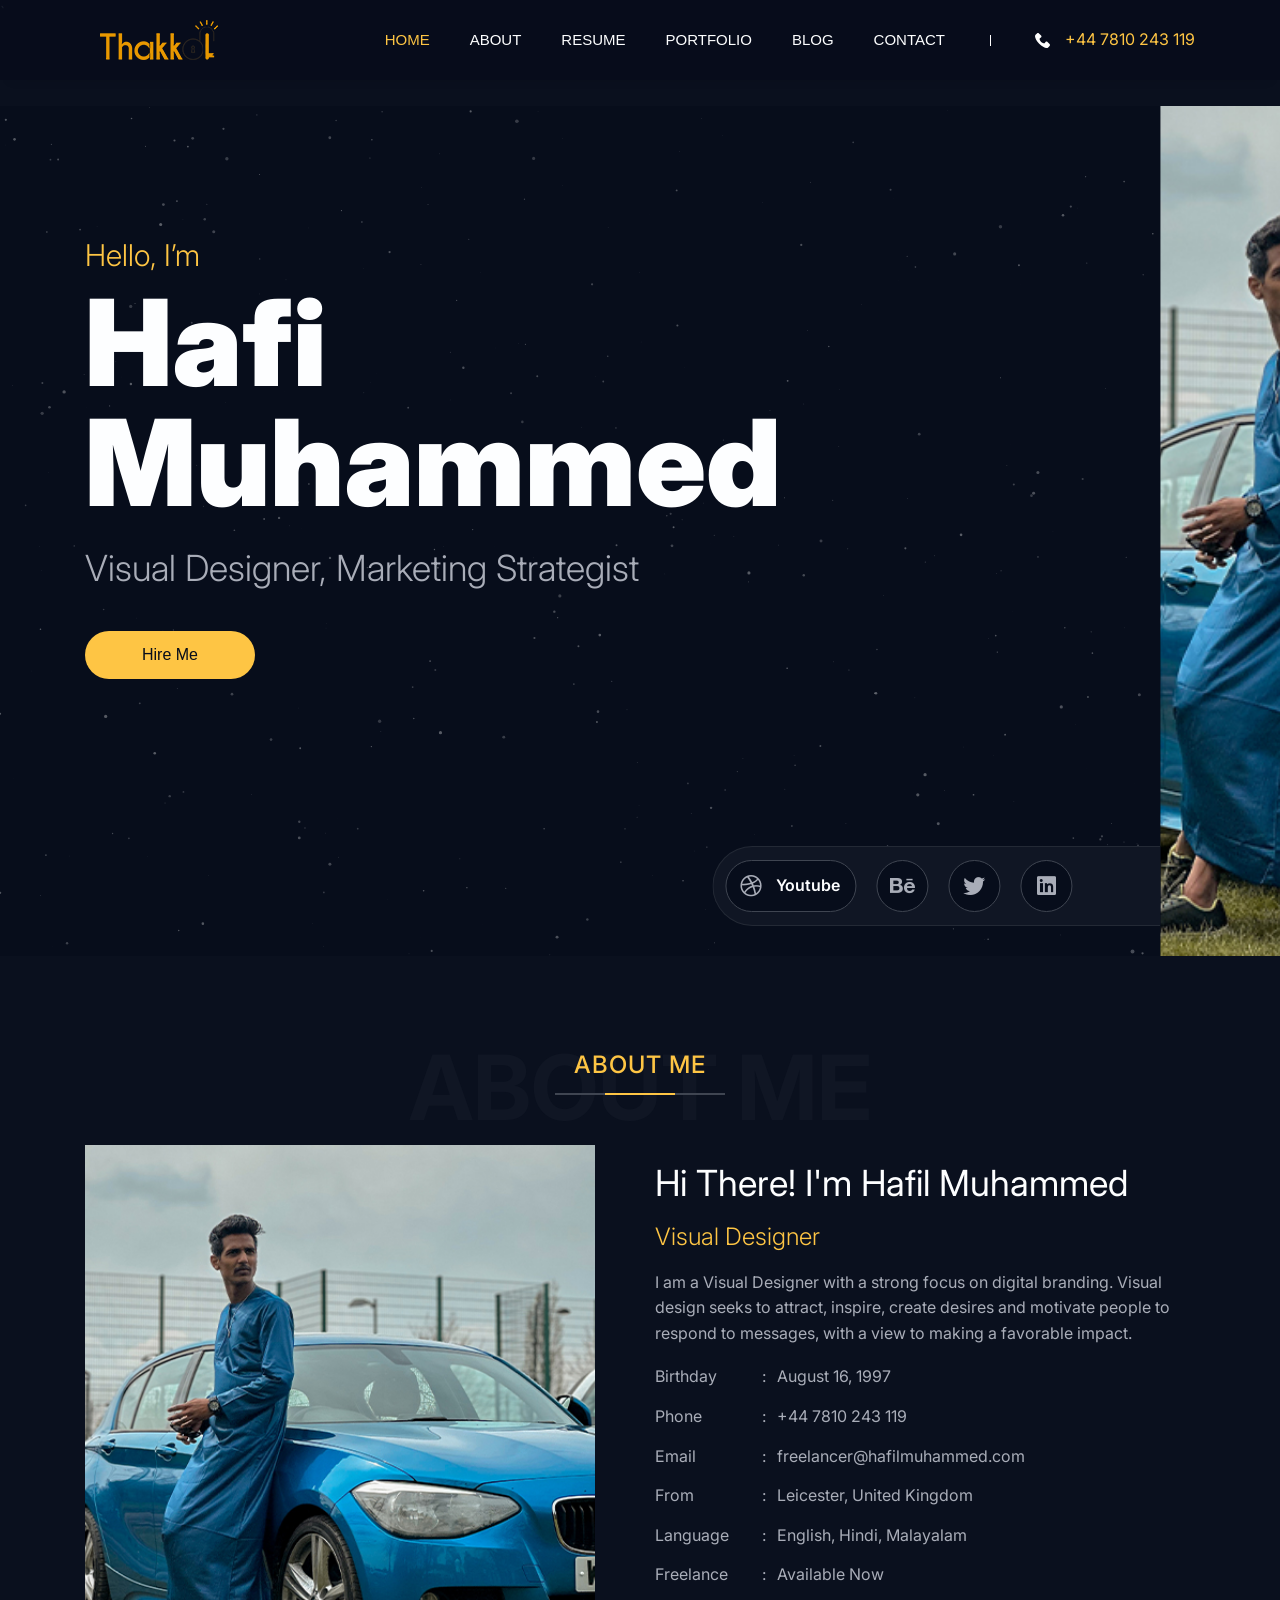
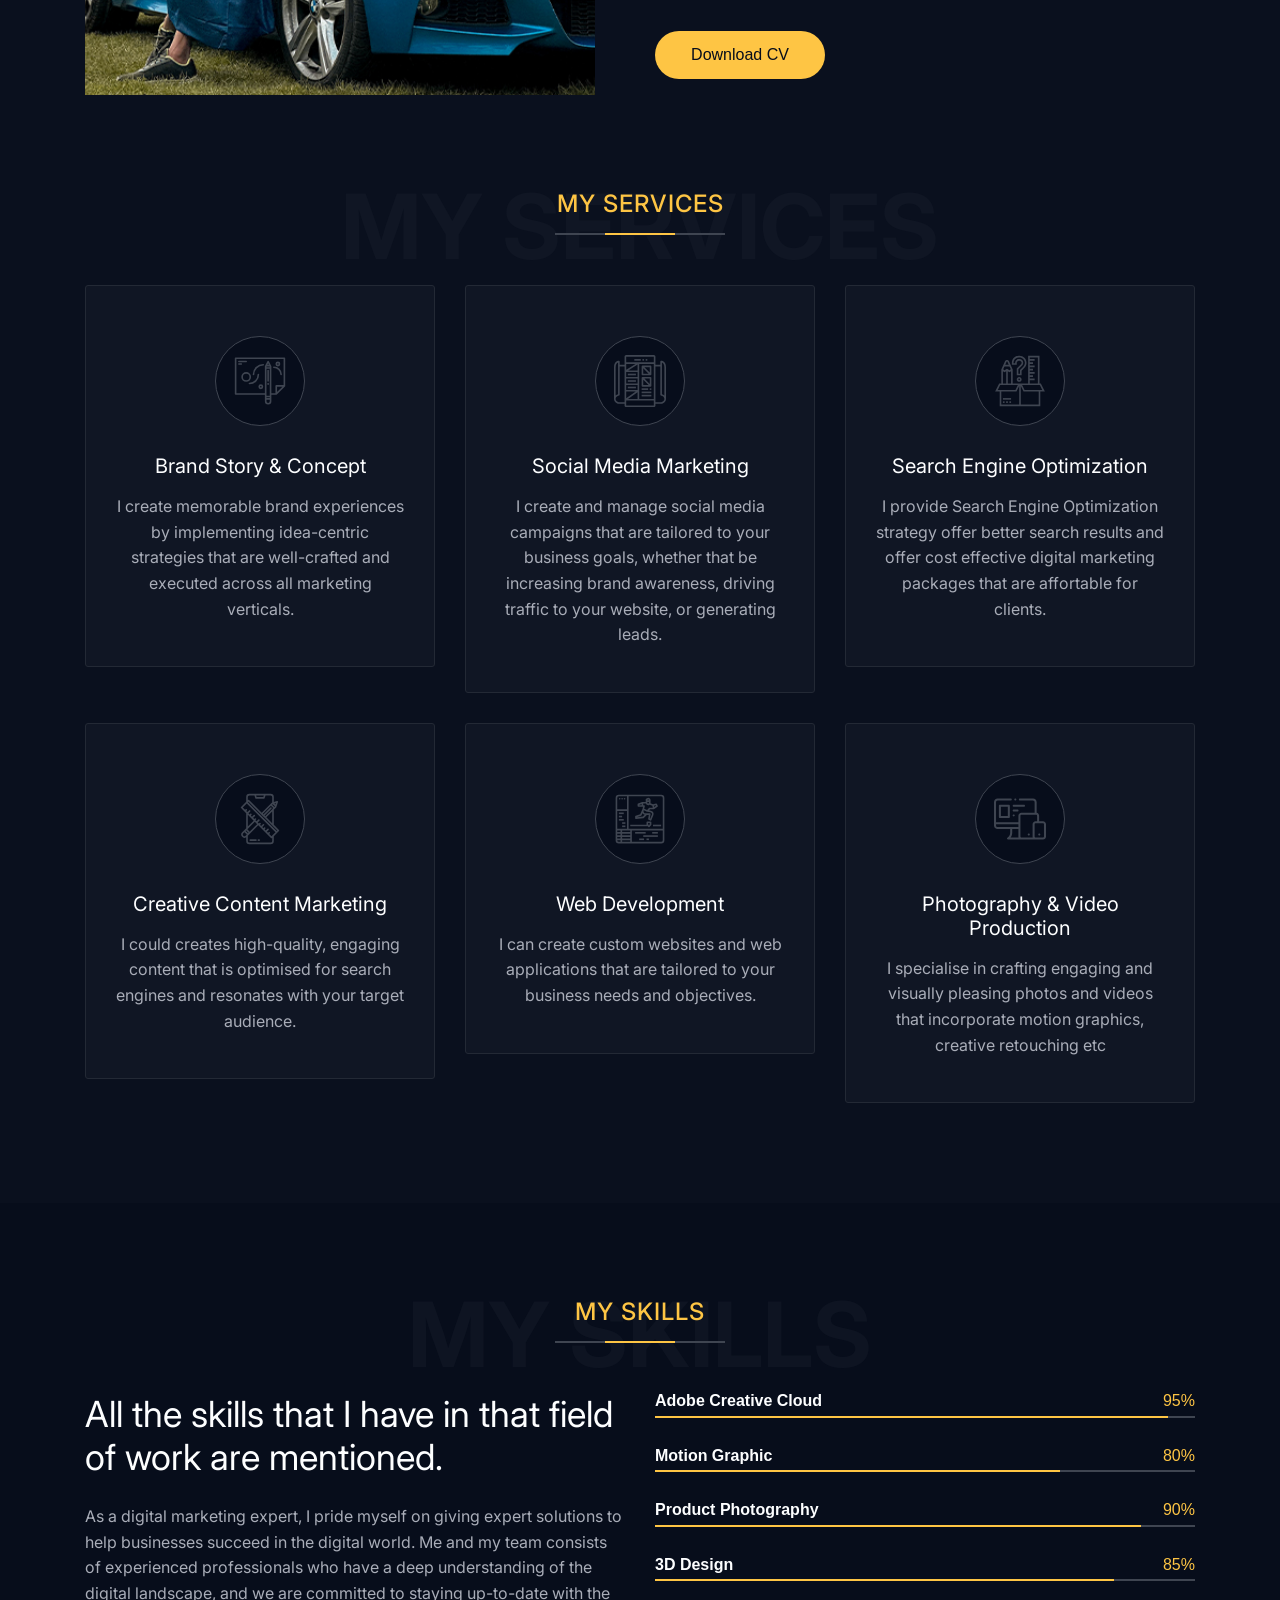
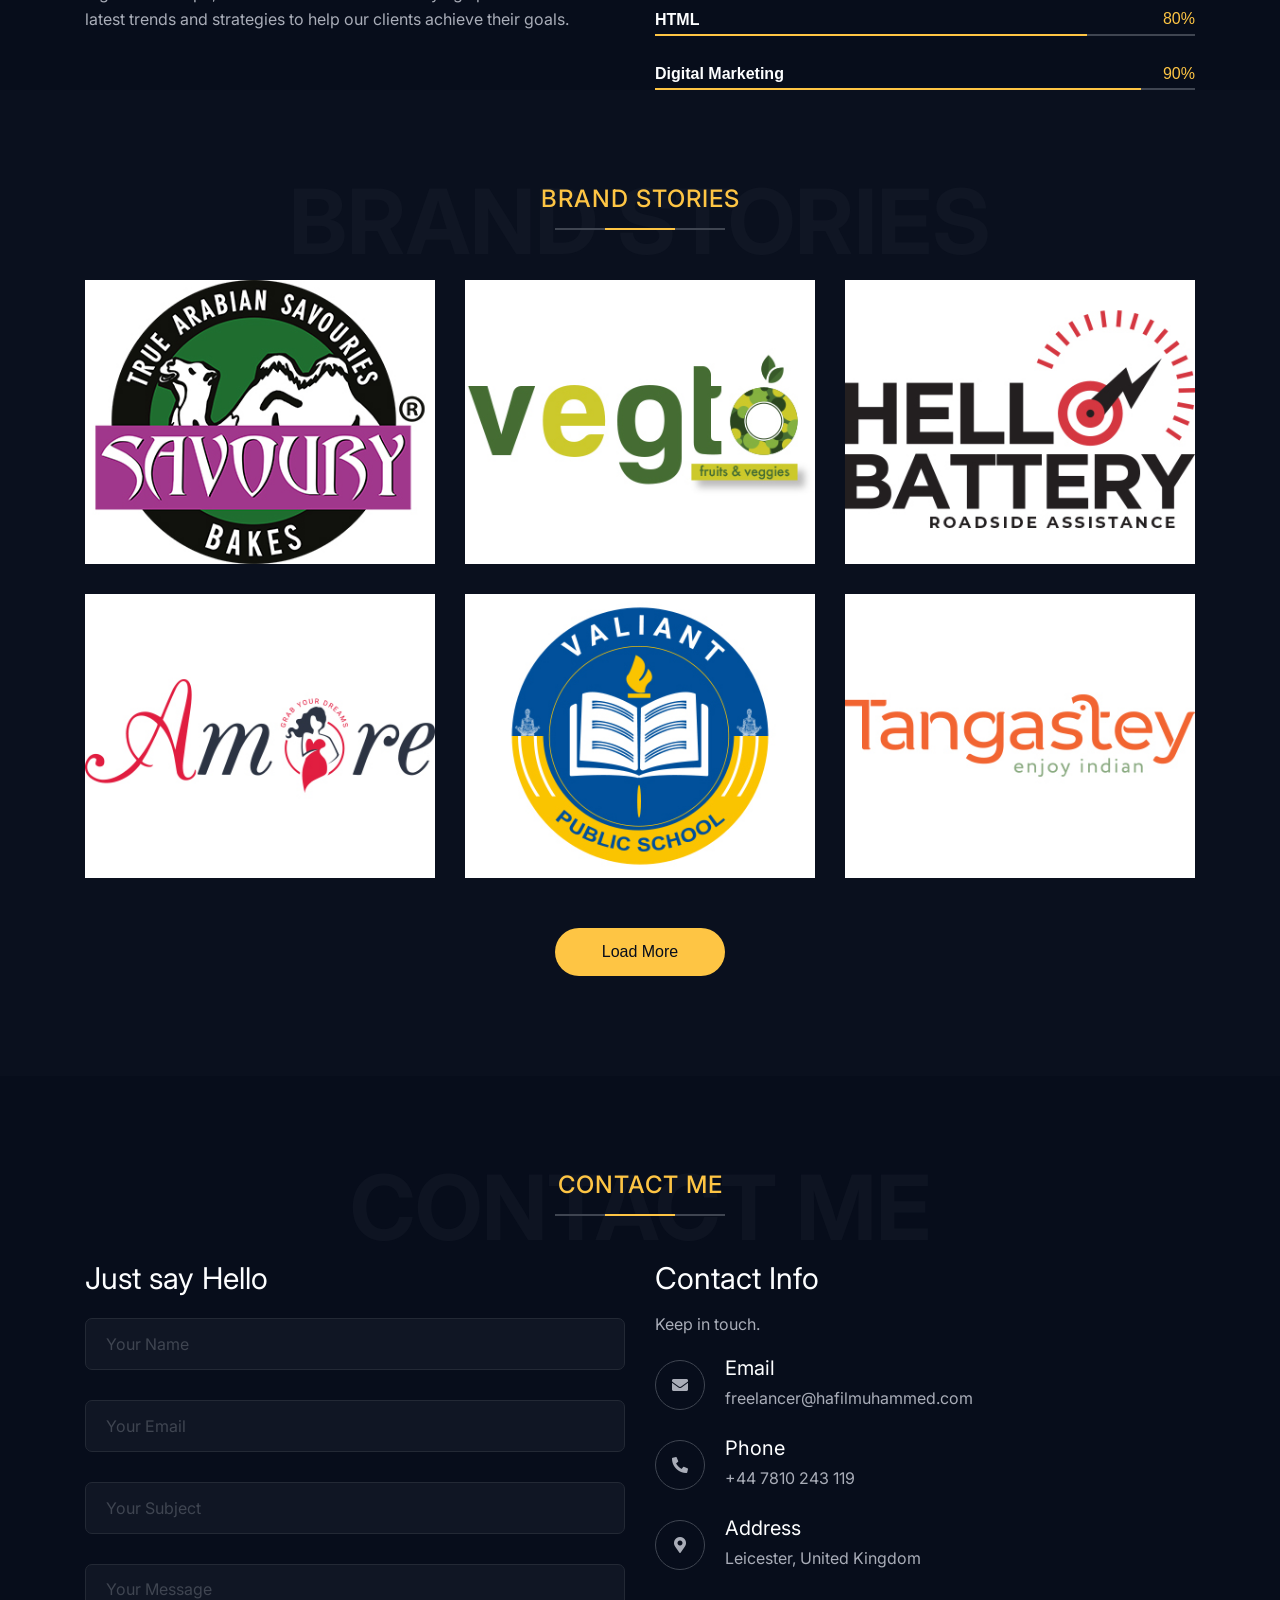
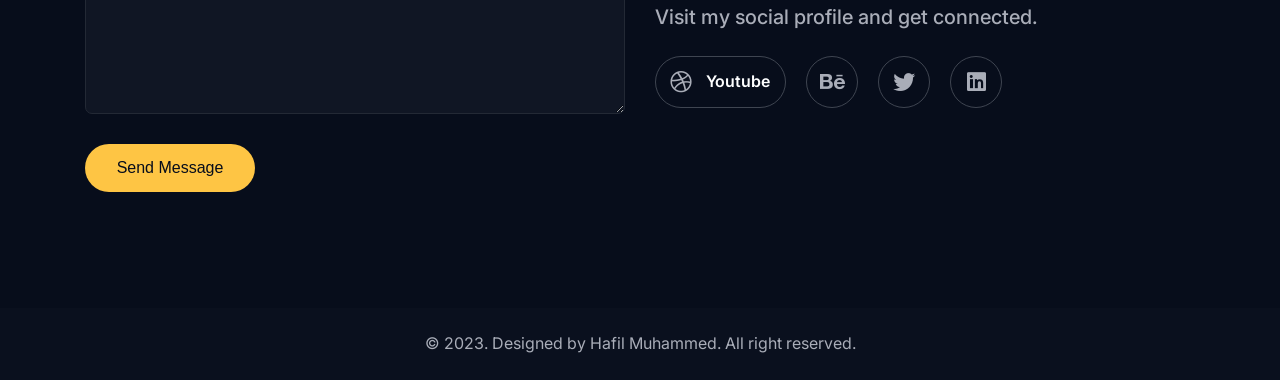
==== index.html @ 97cc1d39 "checking" ====
` <!DOCTYPE html>
<html class="no-js" lang="en">

<head>
  <!-- Meta Tags -->
  <meta charset="utf-8">
  <meta http-equiv="x-ua-compatible" content="ie=edge">
  <meta name="viewport" content="width=device-width, initial-scale=1">
  <meta name="author" content="Laralink">
  <!-- Page Title -->
  <title>Hafil Muhammed - Personal Portfolio</title>
  <!-- Favicon Icon -->
  <link rel="icon" href="assets/img/favicon.png" />
  <!-- Stylesheets -->
  <link rel="stylesheet" href="assets/css/bootstrap.min.css" />
  <link rel="stylesheet" href="assets/css/fontawesome.css" />
  <link rel="stylesheet" href="assets/css/slick.css" />
  <link rel="stylesheet" href="assets/css/lightgallery.min.css" />
  <link rel="stylesheet" href="assets/css/animate.css" />
  <link rel="stylesheet" href="assets/css/style.css" />
</head>

<body id="home">
  <!-- Start Header Section -->
  <header class="st-site-header st-style1 st-sticky-header">
    <div class="st-main-header">
      <div class="container">
        <div class="st-main-header-in">
          <div class="st-main-header-left">
            <a class="st-site-branding" href="index.html"><img src="assets/img/logothakkol.png" alt="Hafil"></a>
          </div>
          <div class="st-main-header-right">
            <div class="st-nav">
              <ul class="st-nav-list st-onepage-nav">
                <li><a href="#home" class="st-smooth-move">Home</a></li>
                <li><a href="#about" class="st-smooth-move">About</a></li>
                <li><a href="#resume" class="st-smooth-move">Resume</a></li>
                <li><a href="#portfolio" class="st-smooth-move">Portfolio</a></li>
                <li><a href="#blog" class="st-smooth-move">Blog</a></li>
                <li><a href="#contact" class="st-smooth-move">Contact</a></li>
              </ul>
              <div class="sp-phone">
                <svg viewBox="0 0 513.64 513.64">
                  <g>
                    <g>
                      <path d="M499.66,376.96l-71.68-71.68c-25.6-25.6-69.12-15.359-79.36,17.92c-7.68,23.041-33.28,35.841-56.32,30.72c-51.2-12.8-120.32-79.36-133.12-133.12c-7.68-23.041,7.68-48.641,30.72-56.32c33.28-10.24,43.52-53.76,17.92-79.36l-71.68-71.68c-20.48-17.92-51.2-17.92-69.12,0l-48.64,48.64c-48.64,51.2,5.12,186.88,125.44,307.2c120.32,120.32,256,176.641,307.2,125.44l48.64-48.64C517.581,425.6,517.581,394.88,499.66,376.96z" />
                    </g>
                  </g>
                </svg>
                <div class="sp-phone-no">+44 7810 243 119</div>
              </div>
            </div>
          </div>
        </div>
      </div>
    </div>
  </header>
  <!-- End Header Section -->

  <!-- Start Hero Section -->
  <div class="st-height-b80 st-height-lg-b80"></div>
  <section class="st-hero-wrap st-parallax">
    <div class="st-hero st-style1 st-ripple-version">
      <div class="container">
        <div class="st-hero-text">
          <h3>Hello, I’m</h3>
          <h1>Hafi <br>Muhammed
          </h1>
          <h2>Visual Designer, Marketing Strategist</h2>
          <div class="st-hero-btn">
            <a href="#contact" class="st-btn st-style1 st-color1 st-smooth-move">Hire me</a>
          </div>
        </div>
      </div>
    </div>
    <!-- Hero Image - Social Link Group -->
    <div class="st-hero-img st-to-right">
      <img class="wow fadeInRight" src="assets/img/section/hafil.jpg" alt="">
      <div class="st-social-group wow fadeInLeft">
        <div class="st-social-link">
          <a href="#" class="st-social-btn active">
            <span class="st-social-icon"><i class="fab fa-dribbble"></i></span>
            <span class="st-icon-name">Youtube</span>
          </a>
          <a href="#" class="st-social-btn">
            <span class="st-social-icon"><i class="fab fa-behance"></i></span>
            <span class="st-icon-name">Behance</span>
          </a>
          <a href="#" class="st-social-btn">
            <span class="st-social-icon"><i class="fab fa-twitter"></i></span>
            <span class="st-icon-name">Twitter</span>
          </a>
          <a href="#" class="st-social-btn">
            <span class="st-social-icon"><i class="fab fa-linkedin"></i></span>
            <span class="st-icon-name">LinkedIn</span>
          </a>
        </div>
      </div>
    </div>
    <div id="particles-js"></div>
  </section>
  <!-- End Hero Seciton -->

  <!-- Start About Seciton -->
  <section id="about" class="st-about-wrap">
    <div class="st-height-b100 st-height-lg-b80"></div>
    <div class="container">
      <div class="st-section-heading st-style1">
        <h4 class="st-section-heading-title">ABOUT ME</h4>
        <h2 class="st-section-heading-subtitle">ABOUT ME</h2>
      </div>
      <div class="st-height-b25 st-height-lg-b25"></div>
    </div>
    <div class="container">
      <div class="row">
        <div class="col-lg-6 wow fadeInLeft">
          <div class="st-about-img-wrap">
            <div class="st-about-img st-dynamic-bg st-bg" data-src="assets/img/section/hafil.jpg"></div>
          </div>
          <div class="st-height-b0 st-height-lg-b30"></div>
        </div>
        <div class="col-lg-6">
          <div class="st-vertical-middle">
            <div class="st-vertical-middle-in">
              <div class="st-text-block st-style1">
                <h2 class="st-text-block-title">Hi There! I'm Hafil Muhammed</h2>
                <h4 class="st-text-block-subtitle">Visual Designer</h4>
                <div class="st-text-block-text">
                  <p>I am a Visual Designer with a strong focus on digital branding. Visual design seeks to attract,
                    inspire, create desires and motivate people to respond to messages, with a view to making a
                    favorable impact.</p>
                </div>
                <ul class="st-text-block-details st-mp0">
                  <li><span>Birthday</span> : <span>August 16, 1997</span></li>
                  <li><span>Phone</span> : <span>+44 7810 243 119</span></li>
                  <li><span>Email</span> : <span>freelancer@hafilmuhammed.com</span></li>
                  <li><span>From</span> : <span>Leicester, United Kingdom</span></li>
                  <li><span>Language</span> : <span>English, Hindi, Malayalam</span></li>
                  <li><span>Freelance</span> : <span>Available Now</span></li>
                </ul>
                <div class="st-text-block-btn">
                  <a href="#" class="st-btn st-style1 st-color1">Download CV</a>
                </div>
              </div>
            </div>
          </div>
        </div>
      </div>
    </div>
  </section>
  <!-- End About Seciton -->

  <!-- Start Service Seciton -->
  <section>
    <div class="st-height-b100 st-height-lg-b80"></div>
    <div class="container">
      <div class="st-section-heading st-style1">
        <h4 class="st-section-heading-title">MY SERVICES</h4>
        <h2 class="st-section-heading-subtitle">MY SERVICES</h2>
      </div>
      <div class="st-height-b25 st-height-lg-b25"></div>
    </div>

    <!-- Iconbox Container -->

    <div class="container">
      <div class="row">
        <div class="col-lg-4 col-md-6">
          <div class="st-iconbox st-style1">
            <div class="st-iconbox-icon">
              <svg viewBox="0 0 512 512">
                <g>
                  <path d="m336 144a8 8 0 0 0 -8 8v104a8 8 0 0 0 16 0v-104a8 8 0 0 0 -8-8z" />
                  <path d="m336 272a8 8 0 0 0 -8 8v8a8 8 0 0 0 16 0v-8a8 8 0 0 0 -8-8z" />
                  <path
                    d="m496 24h-480a8 8 0 0 0 -8 8v352a8 8 0 0 0 8 8h288v64a32 32 0 0 0 64 0v-64h48a8.008 8.008 0 0 0 5.66-2.34l80-80a8.008 8.008 0 0 0 2.34-5.66v-272a8 8 0 0 0 -8-8zm-144 432a16 16 0 0 1 -32 0v-16h32zm0-32h-32v-8h32zm0-24h-32v-264h32zm0-280h-32v-6.11l.94-1.89h30.12l.94 1.89zm-23.06-24 7.06-14.11 7.06 14.11zm95.06 268.69v-52.69h52.69zm64-68.69h-72a8 8 0 0 0 -8 8v72h-40v-264a8.081 8.081 0 0 0 -.84-3.58l-24-48a8.009 8.009 0 0 0 -14.32 0l-24 48a8.081 8.081 0 0 0 -.84 3.58v264h-280v-336h464z" />
                  <path d="m48 72h72a8 8 0 0 0 0-16h-72a8 8 0 0 0 0 16z" />
                  <path d="m80 88a8 8 0 0 0 -8-8h-24a8 8 0 0 0 0 16h24a8 8 0 0 0 8-8z" />
                  <path
                    d="m288 88a104.118 104.118 0 0 0 -104 104 8 8 0 0 0 16 0 88.1 88.1 0 0 1 88-88 8 8 0 0 0 0-16z" />
                  <path
                    d="m240 184a8 8 0 0 0 -8 8 80.091 80.091 0 0 1 -80 80 8 8 0 0 0 0 16 96.108 96.108 0 0 0 96-96 8 8 0 0 0 -8-8z" />
                  <path
                    d="m456 192a8 8 0 0 0 16 0 80.091 80.091 0 0 0 -80-80 8 8 0 0 0 0 16 64.072 64.072 0 0 1 64 64z" />
                  <path
                    d="m168 216a48 48 0 1 0 -48 48 48.053 48.053 0 0 0 48-48zm-48 32a32 32 0 1 1 32-32 32.036 32.036 0 0 1 -32 32z" />
                  <path
                    d="m264 288a24 24 0 1 0 24 24 24.028 24.028 0 0 0 -24-24zm0 32a8 8 0 1 1 8-8 8.009 8.009 0 0 1 -8 8z" />
                  <path
                    d="m432 112a24 24 0 1 0 -24-24 24.028 24.028 0 0 0 24 24zm0-32a8 8 0 1 1 -8 8 8.009 8.009 0 0 1 8-8z" />
                </g>
              </svg>
            </div>
            <h2 class="st-iconbox-title">Brand Story & Concept</h2>
            <div class="st-iconbox-text">I create memorable brand experiences by implementing idea-centric strategies that are well-crafted and executed across all marketing verticals.</div>
          </div>
          <div class="st-height-b30 st-height-lg-b30"></div>
        </div><!-- .col -->
        <div class="col-lg-4 col-md-6">
          <div class="st-iconbox st-style1">
            <div class="st-iconbox-icon">
              <svg viewBox="0 0 512 512">
                <g>
                  <g>
                    <path d="M360,104h-80c-4.418,0-8,3.582-8,8v80c0,4.418,3.582,8,8,8h80c4.418,0,8-3.582,8-8v-80C368,107.582,364.418,104,360,104z
                  M288,184v-52.693L340.693,184H288z M352,172.68L299.32,120H352V172.68z" />
                  </g>
                </g>
                <g>
                  <g>
                    <path d="M360,216h-80c-4.418,0-8,3.582-8,8v80c0,4.418,3.582,8,8,8h80c4.418,0,8-3.582,8-8v-80C368,219.582,364.418,216,360,216z
                  M288,296v-52.685L340.685,296H288z M352,284.688L299.312,232H352V284.688z" />
                  </g>
                </g>
                <g>
                  <g>
                    <rect x="272" y="328" width="64" height="16" />
                  </g>
                </g>
                <g>
                  <g>
                    <rect x="352" y="328" width="16" height="16" />
                  </g>
                </g>
                <g>
                  <g>
                    <rect x="272" y="360" width="96" height="16" />
                  </g>
                </g>
                <g>
                  <g>
                    <rect x="272" y="392" width="96" height="16" />
                  </g>
                </g>
                <g>
                  <g>
                    <rect x="136" y="184" width="80" height="16" />
                  </g>
                </g>
                <g>
                  <g>
                    <rect x="136" y="248" width="80" height="16" />
                  </g>
                </g>
                <g>
                  <g>
                    <rect x="136" y="312" width="80" height="16" />
                  </g>
                </g>
                <g>
                  <g>
                    <path d="M464,56c-4.418,0-8,3.582-8,8v32h-48V16c0-8.837-7.163-16-16-16H120c-8.837,0-16,7.163-16,16v80H56V64
                 c0-4.418-3.582-8-8-8c-0.48,0-48,0.728-48,64v312c0,30.504,30.4,44.632,46.4,47.84c0.526,0.111,1.062,0.165,1.6,0.16h56v16
                 c0,8.837,7.163,16,16,16h272c8.837,0,16-7.163,16-16v-16h56c0.538,0.005,1.074-0.049,1.6-0.16c16-3.208,46.4-17.336,46.4-47.84
                 V120C512,56.728,464.48,56,464,56z M16,120c0-32.64,14.4-43.088,24-46.4v312.232c-8.773,2.722-16.927,7.139-24,13V120z M104,464
                 H48.88C44.104,462.856,16,455.128,16,432c0-24.96,32.248-31.88,33.6-32.16c3.725-0.76,6.401-4.038,6.4-7.84V112h48V464z M120,88
                 h92.12L120,145.543V88z M232,94.447V152h-92.136L232,94.447z M120,168h112v48H120V168z M120,232h112v48H120V232z M120,296h112v48
                 H120V296z M120,360h94.186L120,424.724V360z M232,367.172V432h-94.337L232,367.172z M392,496H120v-48h272V496z M392,432H248V88
                 h144V432z M392,72H120V16h272V72z M463.136,464H408V112h48v280c-0.001,3.802,2.675,7.08,6.4,7.84
                 c0.368,0.072,33.6,7.008,33.6,32.16C496,455.256,468.072,462.84,463.136,464z M496,398.832c-7.073-5.861-15.227-10.278-24-13V73.6
                 c9.496,3.32,24,13.776,24,46.4V398.832z" />
                  </g>
                </g>
                <g>
                  <g>
                    <rect x="200" y="40" width="64" height="16" />
                  </g>
                </g>
                <g>
                  <g>
                    <rect x="280" y="40" width="16" height="16" />
                  </g>
                </g>
                <g>
                  <g>
                    <rect x="312" y="40" width="16" height="16" />
                  </g>
                </g>
              </svg>
            </div>
            <h2 class="st-iconbox-title">Social Media Marketing</h2>
            <div class="st-iconbox-text">I create and manage social media campaigns that are tailored to your business goals, whether that be increasing brand awareness, driving traffic to your website, or generating leads.</div>
          </div>
          <div class="st-height-b30 st-height-lg-b30"></div>
        </div><!-- .col -->
        <div class="col-lg-4 col-md-6">
          <div class="st-iconbox st-style1">
            <div class="st-iconbox-icon">
              <svg viewBox="0 0 64 64">
                <path
                  d="m62.618 45-5-10h-1.618v-34h-14v34h-19v-17.217l-4.676-10.286c-.413-.909-1.325-1.497-2.324-1.497s-1.911.588-2.324 1.496l-4.676 10.287v17.217h-2.618l-5 10h5.618v18h50v-18zm-18.618-14h6v-2h-6v-2h4v-2h-4v-2h6v-2h-6v-2h4v-2h-4v-2h6v-2h-6v-2h4v-2h-4v-2h6v-2h-6v-2h10v32h-10zm12.382 6 3 6h-21.764l-3-6zm-39.387-2v-15.132l2.002 1.333 2.003-1.334v15.133zm3.743-17.361-1.741 1.159-3.002-2.001-2.998 2-1.735-1.158 1.654-3.639h6.167zm-5.242-9.316c.18-.393.828-.394 1.008.001l1.67 3.676h-4.349zm-4.496 11.547 1.997 1.333 1.998-1.333v15.13h-3.995zm-3.382 17.13h21.764l-3 6h-21.764zm1.382 8h18.618l3.382-6.764v22.764h-22zm46 16h-22v-22.764l3.382 6.764h18.618z" />
                <path d="m19 57h2v2h-2z" />
                <path d="m11 57h2v2h-2z" />
                <path d="m15 57h2v2h-2z" />
                <path d="m11 53h10v2h-10z" />
                <path
                  d="m28 9.657c0-1.465 1.192-2.657 2.657-2.657h.686c1.465 0 2.657 1.192 2.657 2.657 0 .709-.276 1.376-.778 1.879l-5.222 5.222v8.242h6v-5.758l3.464-3.464c1.636-1.635 2.536-3.809 2.536-6.121 0-4.773-3.884-8.657-8.657-8.657h-.686c-4.773 0-8.657 3.884-8.657 8.657v2.343h6zm-2 0v.343h-2v-.343c0-3.671 2.986-6.657 6.657-6.657h.686c3.671 0 6.657 2.986 6.657 6.657 0 1.777-.692 3.449-1.95 4.707l-4.05 4.05v4.586h-2v-5.414l4.637-4.636c.879-.881 1.363-2.051 1.363-3.293 0-2.568-2.089-4.657-4.657-4.657h-.686c-2.568 0-4.657 2.089-4.657 4.657z" />
                <path
                  d="m28 30c0 1.654 1.346 3 3 3s3-1.346 3-3-1.346-3-3-3-3 1.346-3 3zm4 0c0 .552-.448 1-1 1s-1-.448-1-1 .448-1 1-1 1 .448 1 1z" />
              </svg>
            </div>
            <h2 class="st-iconbox-title">Search Engine Optimization</h2>
            <div class="st-iconbox-text">I provide Search Engine Optimization strategy offer better search results and offer cost effective digital marketing packages that are affortable for clients.</div>
          </div>
          <div class="st-height-b30 st-height-lg-b30"></div>
        </div><!-- .col -->
        <div class="col-lg-4 col-md-6">
          <div class="st-iconbox st-style1">
            <div class="st-iconbox-icon">
              <svg viewBox="0 0 512 512">
                <g>
                  <path d="M216,456H160a8,8,0,0,0,0,16h56a8,8,0,0,0,0-16Z" />
                  <path d="M248,456h-8a8,8,0,0,0,0,16h8a8,8,0,0,0,0-16Z" />
                  <path
                    d="M442.68,363.48,392,312.8V165.27l22.4-22.4a7.953,7.953,0,0,0,1.93-3.13L433.3,88.82A8,8,0,0,0,423.18,78.7L392,89.09V40A32.042,32.042,0,0,0,360,8H152a32.042,32.042,0,0,0-32,32V86.53L69.32,137.21a8,8,0,0,0,0,11.31L120,199.2V346.74L80.63,386.11A32.005,32.005,0,0,0,120,436.01V472a32.042,32.042,0,0,0,32,32H360a32.042,32.042,0,0,0,32-32V425.47l50.68-50.68A8,8,0,0,0,442.68,363.48ZM413.06,98.94l-4.99,14.97-9.98-9.98Zm-31.95,10.64,21.31,21.31-.67,2-4.32,4.32-22.64-22.64,4.32-4.32ZM306.92,227.72l-5.66-5.66,67.88-67.88a8,8,0,1,0-11.32-11.32l-67.88,67.88-5.66-5.65,79.2-79.2,22.63,22.64-7.74,7.74-.05.05ZM376,181.27V296.8l-57.76-57.76ZM293.44,24l-4.5,16H222.25l-4-16ZM136,40a16.021,16.021,0,0,1,16-16h49.75l6.49,25.94A8,8,0,0,0,216,56h79a8,8,0,0,0,7.7-5.83L310.06,24H360a16.021,16.021,0,0,1,16,16V94.42l-3.74,1.25a7.953,7.953,0,0,0-3.13,1.93l-96.16,96.17L148.52,69.32a8,8,0,0,0-11.31,0L136,70.53ZM114.59,420.05a16.005,16.005,0,1,1-22.64-22.63l11.31-11.32,22.64,22.64Zm-.01-45.26,5.66-5.65,22.62,22.62-5.65,5.66Zm90.51-90.5,22.63,22.63-73.54,73.54-22.63-22.64ZM136,330.74V215.2l57.77,57.77ZM376,472a16.021,16.021,0,0,1-16,16H152a16.021,16.021,0,0,1-16-16V421.26L239.04,318.24,363.48,442.68a8,8,0,0,0,11.31,0l1.21-1.21Zm-6.86-46.29-22.63-22.63,5.66-5.66a8,8,0,0,0-11.32-11.31l-5.65,5.65-11.32-11.31,16.97-16.97a8,8,0,0,0-11.31-11.31l-16.97,16.97-11.32-11.32,5.66-5.65a8,8,0,0,0-11.31-11.32l-5.66,5.66L278.63,335.2l16.97-16.97a8,8,0,0,0-11.32-11.32l-16.97,16.97L256,312.57l5.66-5.66a8,8,0,1,0-11.32-11.31l-5.65,5.65a.035.035,0,0,1-.02-.01l-11.3-11.3,16.97-16.97a8,8,0,0,0-11.31-11.31l-16.97,16.97-11.29-11.29c-.01-.01-.01-.02-.02-.03l5.65-5.65a8,8,0,1,0-11.31-11.32L199.43,256l-11.31-11.31,16.97-16.97a8,8,0,0,0-11.32-11.32L176.8,233.37l-11.31-11.31,5.66-5.66a8,8,0,0,0-11.32-11.31l-5.65,5.66-11.32-11.32,16.97-16.97a8,8,0,0,0-11.31-11.31l-16.97,16.97L120.24,176.8l5.65-5.65a8,8,0,0,0-11.31-11.32l-5.66,5.66L86.29,142.86l39.6-39.59L408.73,386.11Zm50.91-50.92L137.21,91.95l5.65-5.66L267.29,210.72c.01.01.01.02.02.03s.02.01.03.02l16.93,16.94c.01,0,.01,0,.01.01s.01,0,.01.01l16.95,16.94c.01.01.01.02.02.03s.02.01.03.02l77.02,77.02a.234.234,0,0,0,.07.07l47.33,47.33Z" />
                </g>
              </svg>
            </div>
            <h2 class="st-iconbox-title">Creative Content Marketing</h2>
            <div class="st-iconbox-text">I could creates high-quality, engaging content that is optimised for search engines and resonates with your target audience.</div>
          </div>
          <div class="st-height-b0 st-height-lg-b30"></div>
        </div><!-- .col -->
        <div class="col-lg-4 col-md-6">
          <div class="st-iconbox st-style1">
            <div class="st-iconbox-icon">
              <svg viewBox="0 0 512 512">
                <path
                  d="m48 496h416a32.036 32.036 0 0 0 32-32v-416a32.036 32.036 0 0 0 -32-32h-416a32.036 32.036 0 0 0 -32 32v416a32.036 32.036 0 0 0 32 32zm-16-32h32v16h-16a16.01833 16.01833 0 0 1 -16-16zm128-48h-80v-16h80zm0 16v16h-80v-16zm0 32v16h-80v-16zm0-80h-80v-16h80zm-32-32h-96v-176h96zm-64 16v16h-32v-16zm0 32v16h-32v-16zm0 32v16h-32v-16zm400 48h-288v-112h304v96a16.01833 16.01833 0 0 1 -16 16zm16-432v304h-336v-320h320a16.01833 16.01833 0 0 1 16 16zm-432-16h80v128h-96v-112a16.01833 16.01833 0 0 1 16-16z" />
                <path d="m208 384h104v16h-104z" />
                <path d="m288 416h144v16h-144z" />
                <path d="m248 448h48v16h-48z" />
                <path d="m320 448h24v16h-24z" />
                <path d="m376 384h56v16h-56z" />
                <circle cx="56" cy="56" r="8" />
                <circle cx="80" cy="56" r="8" />
                <circle cx="104" cy="56" r="8" />
                <path d="m384 312h80v16h-80z" />
                <path
                  d="m332.68652 328 5.65674 5.65674a7.99945 7.99945 0 0 0 11.31348 0l16-16a7.99877 7.99877 0 0 0 2.34326-5.65674v-24a7.99977 7.99977 0 0 0 -8-8h-32a7.99977 7.99977 0 0 0 -8 8v24h-160v16zm3.31348-32h16v12.68652l-8 8-8-8z" />
                <path d="m48 192h48v16h-48z" />
                <path d="m48 224h32v16h-32z" />
                <path d="m48 256h48v16h-48z" />
                <path d="m80 288h32v16h-32z" />
                <path d="m80 320h32v16h-32z" />
                <path
                  d="m210.66455 253.96094a8.00168 8.00168 0 0 0 6.21875 1.99023l72-8a7.99845 7.99845 0 0 0 4.77344-2.29443l29.65674-29.65674h19.24267l-6.44726 38.68457a7.99969 7.99969 0 0 0 4.31347 8.4707l16 8a8 8 0 0 0 10.93067-4.0039l20.14258-46.99951a33.75475 33.75475 0 0 0 -25.47608-46.59229l-17.37036-2.895 10.66483-10.66457h36.686a7.99948 7.99948 0 0 0 4.7998-1.6001l32-24a7.9996 7.9996 0 0 0 2.35547-9.97754l-8-16a7.99877 7.99877 0 0 0 -9.0957-4.18359l-29.49023 7.37256-25.2182-10.08716a23.96392 23.96392 0 0 0 .64886-5.52417v-27.05566a20.94358 20.94358 0 0 0 -30.31055-18.73291l-13.26709 6.6333a7.99924 7.99924 0 0 0 -4.42236 7.15527v24h-32a8.00164 8.00164 0 0 0 -2.97119.57227l-40 16a7.99975 7.99975 0 0 0 -5.02881 7.42773v16a7.99977 7.99977 0 0 0 8 8h45.75391l-5.36005 21.43921-22.33186 52.10718-44.5918 14.86425a8.00011 8.00011 0 0 0 -5.4702 7.58936v16a8.00089 8.00089 0 0 0 2.66455 5.96094zm162.64945-52.72022a17.73543 17.73543 0 0 1 -.52441 12.60791l-16.80078 39.20166-3.12647-1.56347 7.02881-42.17139a8.00034 8.00034 0 0 0 -7.89115-9.31543h-40.92871a20.1611 20.1611 0 0 1 -19.12647-26.53662l.96155-2.88464 32.12244 12.849a7.986 7.986 0 0 0 1.65729.45722l-.001.00616 32.7041 5.45069a17.7145 17.7145 0 0 1 13.9248 11.89891zm-21.314-57.24072a7.99877 7.99877 0 0 0 -5.65674 2.34326l-20.27 20.26953-28.61865-11.44726 6.30664-25.2251a8.0001 8.0001 0 0 0 -7.76125-9.94043h-8v-16h25.3761a23.97964 23.97964 0 0 0 37.033 11.17987l26.82165 10.72864 4.52291 18.09149zm-8-48a8 8 0 0 1 -16 0v-8h16zm69.85889 29.606-17.01984 12.76489-3.13751-12.55 18.01282-4.50348zm-77.01319-61.084a4.94339 4.94339 0 0 1 7.1543 4.42234v3.05566h-16v-3.05566zm-88.8457 52.8945 24-9.60022v12.18372h-24zm-24 120.34961 42.52979-14.17675a7.99955 7.99955 0 0 0 4.82324-4.438l8.81164-20.56055c.26654.43829.53235.877.81873 1.30664a36.07631 36.07631 0 0 0 20.894 14.91168l-17.54974 17.54975-60.32766 6.70312z" />
              </svg>
            </div>
            <h2 class="st-iconbox-title">Web Development</h2>
            <div class="st-iconbox-text">I can create custom websites and web applications that are tailored to your business needs and objectives.</div>
          </div>
          <div class="st-height-b0 st-height-lg-b30"></div>
        </div><!-- .col -->
        <div class="col-lg-4 col-md-6">
          <div class="st-iconbox st-style1">
            <div class="st-iconbox-icon">
              <svg viewBox="0 0 512 512">
                <g id="XMLID_1568_">
                  <g id="XMLID_652_">
                    <path id="XMLID_676_"
                      d="m482 278h-37.673v-54c0-14.602-10.489-26.795-24.327-29.455v-104.529c0-19.859-16.157-36.016-36.017-36.016h-128.983c-5.522 0-10 4.477-10 10s4.478 10 10 10h128.983c8.832 0 16.017 7.185 16.017 16.016v103.984h-129.667c-16.542 0-30 13.458-30 30v63.228h-220.333v-197.212c0-8.831 7.185-16.016 16.017-16.016h128.983c5.522 0 10-4.477 10-10s-4.478-10-10-10h-128.983c-19.86 0-36.017 16.157-36.017 36.016v229.268c0 19.859 16.157 36.017 36.017 36.017h123.33v36.063c0 19.688-9.953 37.694-26.624 48.168-3.774 2.371-5.523 6.953-4.29 11.235 1.233 4.283 5.152 7.232 9.609 7.232h343.958c16.542 0 30-13.458 30-30v-119.999c0-16.542-13.458-30-30-30zm-211.667-64h143.994c5.514 0 10 4.486 10 10v54h-14.327c-16.542 0-30 13.458-30 30v120c0 3.506.61 6.87 1.72 10h-111.387c-5.514 0-10-4.486-10-10v-204c0-5.514 4.486-10 10-10zm-250.333 105.284v-12.057h220.333v28.073h-70.986-133.33c-8.832.001-16.017-7.184-16.017-16.016zm159.347 72.08v-36.063h60.986v72.699c0 3.506.61 6.87 1.72 10h-78.402c10.071-13.169 15.696-29.427 15.696-46.636zm312.653 36.636c0 5.514-4.486 10-10 10h-72c-5.514 0-10-4.486-10-10v-120c0-5.514 4.486-10 10-10h72c5.514 0 10 4.486 10 10z" />
                    <path id="XMLID_1626_"
                      d="m58 114.614c-5.522 0-10 4.477-10 10v112c0 5.523 4.478 10 10 10h88c5.522 0 10-4.477 10-10v-112c0-5.523-4.478-10-10-10zm78 112h-68v-92h68z" />
                    <path id="XMLID_1627_"
                      d="m194 134.614h101c5.522 0 10-4.477 10-10s-4.478-10-10-10h-101c-5.522 0-10 4.477-10 10s4.478 10 10 10z" />
                    <path id="XMLID_1628_"
                      d="m194 230.61c2.63 0 5.21-1.06 7.069-2.92 1.86-1.87 2.931-4.44 2.931-7.08 0-2.63-1.07-5.21-2.931-7.07-1.859-1.86-4.439-2.93-7.069-2.93s-5.21 1.07-7.07 2.93-2.93 4.44-2.93 7.07 1.069 5.21 2.93 7.08c1.86 1.86 4.44 2.92 7.07 2.92z" />
                    <path id="XMLID_1639_"
                      d="m194 182.614h37.5c5.522 0 10-4.477 10-10s-4.478-10-10-10h-37.5c-5.522 0-10 4.477-10 10s4.478 10 10 10z" />
                    <path id="XMLID_1674_"
                      d="m446 398c-2.63 0-5.21 1.069-7.07 2.93s-2.93 4.44-2.93 7.07 1.069 5.21 2.93 7.069c1.86 1.86 4.44 2.931 7.07 2.931s5.21-1.07 7.069-2.931c1.861-1.859 2.931-4.439 2.931-7.069s-1.07-5.21-2.931-7.07c-1.859-1.861-4.439-2.93-7.069-2.93z" />
                    <path id="XMLID_1677_"
                      d="m342.33 418c2.63 0 5.21-1.07 7.069-2.931 1.86-1.859 2.931-4.439 2.931-7.069s-1.07-5.21-2.931-7.07c-1.859-1.86-4.439-2.93-7.069-2.93s-5.21 1.069-7.07 2.93-2.93 4.44-2.93 7.07 1.069 5.21 2.93 7.069c1.86 1.861 4.44 2.931 7.07 2.931z" />
                    <path id="XMLID_1681_"
                      d="m210 74c2.63 0 5.21-1.07 7.069-2.93 1.861-1.86 2.931-4.44 2.931-7.07s-1.07-5.21-2.931-7.07c-1.859-1.86-4.439-2.93-7.069-2.93s-5.21 1.07-7.07 2.93-2.93 4.44-2.93 7.07 1.069 5.21 2.93 7.07 4.44 2.93 7.07 2.93z" />
                  </g>
                </g>
              </svg>
            </div>
            <h2 class="st-iconbox-title">Photography & Video Production</h2>
            <div class="st-iconbox-text">I specialise in crafting engaging and visually pleasing photos and videos that incorporate motion graphics, creative retouching etc</div>
          </div>
          <div class="st-height-b0 st-height-lg-b30"></div>
        </div><!-- .col -->
      </div>
    </div>
    <div class="st-height-b100 st-height-lg-b80"></div>
  </section>
  <!-- End Service Seciton -->

  <!-- Start Skill Seciton -->
  <section class="st-dark-bg">
    <div class="st-height-b100 st-height-lg-b80"></div>
    <div class="container">
      <div class="st-section-heading st-style1">
        <h4 class="st-section-heading-title">MY SKILLS</h4>
        <h2 class="st-section-heading-subtitle">MY SKILLS</h2>
      </div>
      <div class="st-height-b25 st-height-lg-b25"></div>
    </div>

    <div class="container">
      <div class="row">
        <div class="col-lg-6">
          <div class="st-skill-wrap">
            <div class="st-skill-heading">
              <h2 class="st-skill-title">All the skills that I have in that field
                of work are mentioned.</h2>
              <div class="st-skill-subtitle">As a digital marketing expert, I pride myself on giving expert solutions to help businesses succeed in the digital world. Me and my team consists of experienced professionals who have a deep understanding of the digital landscape, and we are committed to staying up-to-date with the latest trends and strategies to help our clients achieve their goals.
              </div>
            </div><!-- .st-skill-heading -->
          </div>
        </div>

        <!-- Progressbar -->

        <div class="col-lg-6">
          <div class="st-height-b0 st-height-lg-b30"></div>
          <div class="st-progressbar-wrap">
            <div class="st-single-progressbar">
              <div class="st-progressbar-heading">
                <h3 class="st-progressbar-title">Adobe Creative Cloud</h3>
                <div class="st-progressbar-percentage wow fadeInLeft" data-wow-duration="1.5s" data-wow-delay="0.5s">95%</div>
              </div>
              <div class="st-progressbar" data-progress="95">
                <div class="st-progressbar-in wow fadeInLeft"></div>
              </div>
            </div><!-- .st-single-progressbar -->
            <div class="st-height-b30 st-height-lg-b20"></div>
            <div class="st-single-progressbar">
              <div class="st-progressbar-heading">
                <h3 class="st-progressbar-title">Motion Graphic</h3>
                <div class="st-progressbar-percentage wow fadeInLeft" data-wow-duration="1.5s" data-wow-delay="0.5s">80%</div>
              </div>
              <div class="st-progressbar" data-progress="75">
                <div class="st-progressbar-in wow fadeInLeft"></div>
              </div>
            </div><!-- .st-single-progressbar -->
            <div class="st-height-b30 st-height-lg-b20"></div>
            <div class="st-single-progressbar">
              <div class="st-progressbar-heading">
                <h3 class="st-progressbar-title">Product Photography</h3>
                <div class="st-progressbar-percentage wow fadeInLeft" data-wow-duration="1.5s" data-wow-delay="0.5s">90%</div>
              </div>
              <div class="st-progressbar" data-progress="90">
                <div class="st-progressbar-in wow fadeInLeft"></div>
              </div>
            </div><!-- .st-single-progressbar -->
            <div class="st-height-b30 st-height-lg-b20"></div>
            <div class="st-single-progressbar">
              <div class="st-progressbar-heading">
                <h3 class="st-progressbar-title">3D Design</h3>
                <div class="st-progressbar-percentage wow fadeInLeft" data-wow-duration="1.5s" data-wow-delay="0.5s">85%</div>
              </div>
              <div class="st-progressbar" data-progress="85">
                <div class="st-progressbar-in wow fadeInLeft"></div>
              </div>
            </div><!-- .st-single-progressbar -->
            <div class="st-height-b30 st-height-lg-b20"></div>
            <div class="st-single-progressbar">
              <div class="st-progressbar-heading">
                <h3 class="st-progressbar-title">HTML</h3>
                <div class="st-progressbar-percentage wow fadeInLeft" data-wow-duration="1.5s" data-wow-delay="0.5s">80%</div>
              </div>
              <div class="st-progressbar" data-progress="80">
                <div class="st-progressbar-in wow fadeInLeft"></div>
              </div>
            </div><!-- .st-single-progressbar -->
            <div class="st-height-b30 st-height-lg-b20"></div>
            <div class="st-single-progressbar">
              <div class="st-progressbar-heading">
                <h3 class="st-progressbar-title">Digital Marketing</h3>
                <div class="st-progressbar-percentage wow fadeInLeft" data-wow-duration="1.5s" data-wow-delay="0.5s">90%</div>
              </div>
              <div class="st-progressbar" data-progress="90">
                <div class="st-progressbar-in wow fadeInLeft"></div>
              </div>
            </div><!-- .st-single-progressbar -->
          </div>
        </div>
      </div>
    </div>
  </section>
  <!-- End Skill Seciton -->


  <!-- Start Brand Stories Seciton -->
  <section id="portfolio">
    <div class="st-height-b100 st-height-lg-b80"></div>
    <div class="container">
      <div class="st-section-heading st-style1">
        <h4 class="st-section-heading-title">Brand Stories</h4>
        <h2 class="st-section-heading-subtitle">Brand Stories</h2>
      </div>
      <div class="st-height-b25 st-height-lg-b25"></div>
    </div>
    <div class="container">
      <div class="row">
        <div class="col-lg-4 col-md-6">
          <div class="st-portfolio-single st-style1 st-lightgallery">
            <div class="st-portfolio-item">
              <a href="assets/img/portfolio/1.jpg" class="st-portfolio st-zoom st-lightbox-item">
                <div class="st-portfolio-img st-zoom-in">
                  <img src="assets/img/portfolio/1.jpg" alt="">
                </div>
                <div class="st-portfolio-item-hover">
                  <i class="fas fa-plus-circle"></i>
                  <h5></h5>
                  <p>Design / Marketing</p>
                </div>
              </a>
            </div>
          </div>
        </div>
        <div class="col-lg-4 col-md-6">
          <div class="st-portfolio-single st-style1 st-lightgallery">
            <div class="st-portfolio-item">
              <a href="assets/img/portfolio/portfolio2_lg.jpg" class="st-portfolio st-zoom st-lightbox-item">
                <div class="st-portfolio-img st-zoom-in">
                  <img src="assets/img/portfolio/2.jpg" alt="portfolio">
                </div>
                <div class="st-portfolio-item-hover">
                  <i class="fas fa-plus-circle"></i>
                  <h5></h5>
                  <p>Design / Marketing</p>
                </div>
              </a>
            </div>
          </div>
        </div>
        <div class="col-lg-4 col-md-6">
          <div class="st-portfolio-single st-style1 st-lightgallery">
            <div class="st-portfolio-item">
              <a href="assets/img/portfolio/portfolio3_lg.jpg" class="st-portfolio st-zoom st-lightbox-item">
                <div class="st-portfolio-img st-zoom-in">
                  <img src="assets/img/portfolio/3.jpg" alt="portfolio">
                </div>
                <div class="st-portfolio-item-hover">
                  <i class="fas fa-plus-circle"></i>
                  <h5></h5>
                  <p>Design / Marketing</p>
                </div>
              </a>
            </div>
          </div>
        </div>
        <div class="col-lg-4 col-md-6">
          <div class="st-portfolio-single st-style1 st-lightgallery">
            <div class="st-portfolio-item">
              <a href="assets/img/portfolio/portfolio4_lg.jpg" class="st-portfolio st-zoom st-lightbox-item">
                <div class="st-portfolio-img st-zoom-in">
                  <img src="assets/img/portfolio/4.jpg" alt="portfolio">
                </div>
                <div class="st-portfolio-item-hover">
                  <i class="fas fa-plus-circle"></i>
                  <h5></h5>
                  <p>Design / Marketing</p>
                </div>
              </a>
            </div>
          </div>
        </div>
        <div class="col-lg-4 col-md-6">
          <div class="st-portfolio-single st-style1 st-lightgallery">
            <div class="st-portfolio-item">
              <a href="assets/img/portfolio/portfolio5_lg.jpg" class="st-portfolio st-zoom st-lightbox-item">
                <div class="st-portfolio-img st-zoom-in">
                  <img src="assets/img/portfolio/5.jpg" alt="portfolio">
                </div>
                <div class="st-portfolio-item-hover">
                  <i class="fas fa-plus-circle"></i>
                  <h5></h5>
                  <p>Design / Marketing</p>
                </div>
              </a>
            </div>
          </div>
        </div>
        <div class="col-lg-4 col-md-6">
          <div class="st-portfolio-single st-style1 st-lightgallery">
            <div class="st-portfolio-item">
              <a href="assets/img/portfolio/portfolio6_lg.jpg" class="st-portfolio st-zoom st-lightbox-item">
                <div class="st-portfolio-img st-zoom-in">
                  <img src="assets/img/portfolio/6.jpg" alt="portfolio">
                </div>
                <div class="st-portfolio-item-hover">
                  <i class="fas fa-plus-circle"></i>
                  <h5></h5>
                  <p>Design / Marketing</p>
                </div>
              </a>
            </div>
          </div>
        </div>
        <div class="col-lg-12 text-center">
          <div class="st-portfolio-btn">
            <a href="#" class="st-btn st-style1 st-color1">Load More</a>
          </div>
        </div>
      </div>
    </div>
    <div class="st-height-b100 st-height-lg-b80"></div>
  </section>
  
  <!-- End Brand Stories Seciton -->



  <!-- Start Contact Seciton -->
  <section id="contact" class="st-dark-bg">
    <div class="st-height-b100 st-height-lg-b80"></div>
    <div class="container">
      <div class="st-section-heading st-style1">
        <h4 class="st-section-heading-title">CONTACT ME</h4>
        <h2 class="st-section-heading-subtitle">CONTACT ME</h2>
      </div>
      <div class="st-height-b25 st-height-lg-b25"></div>
    </div>

    <!-- Contact Container -->

    <div class="container">
      <div class="row">
        <div class="col-lg-6">
          <h3 class="st-contact-title">Just say Hello</h3>
          <div id="st-alert"></div>
          <form action="#" method="POST" class="st-contact-form" id="contact-form">
            <div class="st-form-field">
              <input type="text" id="name" name="name" placeholder="Your Name" required>
            </div>
            <div class="st-form-field">
              <input type="text" id="email" name="email" placeholder="Your Email" required>
            </div>
            <div class="st-form-field">
              <input type="text" id="subject" name="subject" placeholder="Your Subject" required>
            </div>
            <div class="st-form-field">
              <textarea cols="30" rows="10" id="msg" name="msg" placeholder="Your Message" required></textarea>
            </div>
            <button class="st-btn st-style1 st-color1" type="submit" id="submit" name="submit">Send message</button>
          </form>
        </div>
        <div class="st-height-b0 st-height-lg-b30"></div>

        <div class="col-lg-6">
          <div class="st-height-b0 st-height-lg-b40"></div>
          <h3 class="st-contact-title">Contact Info</h3>
          <div class="st-contact-text">
            Keep in touch.
          </div>
          <div class="st-contact-info-wrap">
            <div class="st-single-contact-info">
              <i class="fas fa-envelope"></i>
              <div class="st-single-info-details">
                <h4>Email</h4>
                <a href="#">freelancer@hafilmuhammed.com</a>
                <a href="#"></a>
              </div>
            </div>
            <div class="st-single-contact-info">
              <i class="fas fa-phone-alt"></i>
              <div class="st-single-info-details">
                <h4>Phone</h4>
                <span>+44 7810 243 119</span>
                <span></span>
              </div>
            </div>
            <div class="st-single-contact-info">
              <i class="fas fa-map-marker-alt"></i>
              <div class="st-single-info-details">
                <h4>Address</h4>
                <span>Leicester, United Kingdom <br></span>
              </div>
            </div>
            <div class="st-social-info">
              <div class="st-social-text">Visit my social profile and get connected.</div>
              <div class="st-social-link">
                <a href="#" class="st-social-btn active">
                  <span class="st-social-icon"><i class="fab fa-dribbble"></i></span>
                  <span class="st-icon-name">Youtube</span>
                </a>
                <a href="#" class="st-social-btn">
                  <span class="st-social-icon"><i class="fab fa-behance"></i></span>
                  <span class="st-icon-name">Behance</span>
                </a>
                <a href="#" class="st-social-btn">
                  <span class="st-social-icon"><i class="fab fa-twitter"></i></span>
                  <span class="st-icon-name">Twitter</span>
                </a>
                <a href="#" class="st-social-btn">
                  <span class="st-social-icon"><i class="fab fa-linkedin"></i></span>
                  <span class="st-icon-name">LinkedIn</span>
                </a>
              </div>
            </div>
          </div>
        </div>
      </div>
    </div>
    <div class="st-height-b100 st-height-lg-b80"></div>
  </section>
  <!-- End Contact Seciton -->

  <!-- Start Footer Seciton -->
  <footer>
    <div class="container">
      <div class="st-copyright-wrap text-center">
        <div class="st-copyright-text">© 2023. Designed by Hafil Muhammed. All right reserved.</div>
      </div>
    </div>
  </footer>
  <!-- End Footer Seciton -->

  <!-- Scripts -->
  <script src="assets/js/jquery-1.12.4.min.js"></script>
  <script src="assets/js/jquery.slick.min.js"></script>
  <script src="assets/js/lightgallery.min.js"></script>
  <script src="assets/js/wow.min.js"></script>
  <script src="assets/js/ripples.min.js"></script>
  <script src="assets/js/particles.min.js"></script>
  <script src="assets/js/main.js"></script>
</body>

</html>
---- assets/css/lightgallery.min.css ----
.lg-sub-html,
.lg-toolbar {
  background-color: transparent;
}
@font-face {
  font-family: lg;
  src: url(../fonts/lg.eot?n1z373);
  src: url(../fonts/lg.eot?#iefixn1z373) format('embedded-opentype'),
    url(../fonts/lg.woff?n1z373) format('woff'),
    url(../fonts/lg.ttf?n1z373) format('truetype'),
    url(../fonts/lg.svg?n1z373#lg) format('svg');
  font-weight: 400;
  font-style: normal;
}
.lg-icon {
  font-family: lg;
  speak: none;
  font-style: normal;
  font-weight: 400;
  font-variant: normal;
  text-transform: none;
  line-height: 1;
  -webkit-font-smoothing: antialiased;
  -moz-osx-font-smoothing: grayscale;
}
.lg-actions .lg-next,
.lg-actions .lg-prev {
  background-color: transparent;
  border-radius: 2px;
  color: #111;
  cursor: pointer;
  display: block;
  font-size: 22px;
  margin-top: -10px;
  padding: 8px 10px 9px;
  position: absolute;
  top: 50%;
  z-index: 1080;
  border: none;
  outline: 0;
}
.lg-actions .lg-next.disabled,
.lg-actions .lg-prev.disabled {
  pointer-events: none;
  opacity: 0.5;
}
.lg-actions .lg-next:hover,
.lg-actions .lg-prev:hover {
  color: rgba(17, 17, 17, 0.7);
}
.lg-actions .lg-next {
  right: 20px;
}
.lg-actions .lg-next:before {
  content: '\e095';
}
.lg-actions .lg-prev {
  left: 20px;
}
.lg-actions .lg-prev:after {
  content: '\e094';
}
@-webkit-keyframes lg-right-end {
  0%,
  100% {
    left: 0;
  }
  50% {
    left: -30px;
  }
}
@-moz-keyframes lg-right-end {
  0%,
  100% {
    left: 0;
  }
  50% {
    left: -30px;
  }
}
@-ms-keyframes lg-right-end {
  0%,
  100% {
    left: 0;
  }
  50% {
    left: -30px;
  }
}
@keyframes lg-right-end {
  0%,
  100% {
    left: 0;
  }
  50% {
    left: -30px;
  }
}
@-webkit-keyframes lg-left-end {
  0%,
  100% {
    left: 0;
  }
  50% {
    left: 30px;
  }
}
@-moz-keyframes lg-left-end {
  0%,
  100% {
    left: 0;
  }
  50% {
    left: 30px;
  }
}
@-ms-keyframes lg-left-end {
  0%,
  100% {
    left: 0;
  }
  50% {
    left: 30px;
  }
}
@keyframes lg-left-end {
  0%,
  100% {
    left: 0;
  }
  50% {
    left: 30px;
  }
}
.lg-outer.lg-right-end .lg-object {
  -webkit-animation: lg-right-end 0.3s;
  -o-animation: lg-right-end 0.3s;
  animation: lg-right-end 0.3s;
  position: relative;
}
.lg-outer.lg-left-end .lg-object {
  -webkit-animation: lg-left-end 0.3s;
  -o-animation: lg-left-end 0.3s;
  animation: lg-left-end 0.3s;
  position: relative;
}
.lg-toolbar {
  z-index: 1082;
  left: 0;
  position: absolute;
  top: 0;
  width: 100%;
}
.lg-toolbar .lg-icon {
  color: #fff;
  cursor: pointer;
  float: right;
  font-size: 24px;
  height: 47px;
  line-height: 27px;
  padding: 10px 0;
  text-align: center;
  width: 45px;
  text-decoration: none !important;
  outline: 0;
  -webkit-transition: color 0.2s linear;
  -o-transition: color 0.2s linear;
  transition: color 0.2s linear;
}
.lg-toolbar .lg-icon:hover {
  color: rgba(255, 255, 255, 0.7);
}
.lg-toolbar .lg-close:after {
  content: '\e070';
}
.lg-toolbar .lg-download:after {
  content: '\e0f2';
}
.lg-sub-html {
  bottom: 0;
  color: #fff;
  font-size: 16px;
  left: 0;
  padding: 10px 40px;
  position: fixed;
  right: 0;
  text-align: center;
  z-index: 1080;
}
.lg-sub-html h4 {
  margin: 0;
  font-size: 13px;
  font-weight: 700;
}
.lg-sub-html p {
  font-size: 12px;
  margin: 5px 0 0;
}
#lg-counter {
  color: #fff;
  display: inline-block;
  font-size: 14px;
  font-weight: 500;
  padding-left: 20px;
  padding-top: 12px;
  vertical-align: middle;
}
.lg-next,
.lg-prev,
.lg-toolbar {
  opacity: 1;
  -webkit-transition: -webkit-transform 0.35s cubic-bezier(0, 0, 0.25, 1) 0s,
    opacity 0.35s cubic-bezier(0, 0, 0.25, 1) 0s, color 0.2s linear;
  -moz-transition: -moz-transform 0.35s cubic-bezier(0, 0, 0.25, 1) 0s,
    opacity 0.35s cubic-bezier(0, 0, 0.25, 1) 0s, color 0.2s linear;
  -o-transition: -o-transform 0.35s cubic-bezier(0, 0, 0.25, 1) 0s,
    opacity 0.35s cubic-bezier(0, 0, 0.25, 1) 0s, color 0.2s linear;
  transition: transform 0.35s cubic-bezier(0, 0, 0.25, 1) 0s,
    opacity 0.35s cubic-bezier(0, 0, 0.25, 1) 0s, color 0.2s linear;
}
.lg-hide-items .lg-prev {
  opacity: 0;
  -webkit-transform: translate3d(-10px, 0, 0);
  transform: translate3d(-10px, 0, 0);
}
.lg-hide-items .lg-next {
  opacity: 0;
  -webkit-transform: translate3d(10px, 0, 0);
  transform: translate3d(10px, 0, 0);
}
.lg-hide-items .lg-toolbar {
  opacity: 0;
  -webkit-transform: translate3d(0, -10px, 0);
  transform: translate3d(0, -10px, 0);
}
body:not(.lg-from-hash) .lg-outer.lg-start-zoom .lg-object {
  -webkit-transform: scale3d(0.5, 0.5, 0.5);
  transform: scale3d(0.5, 0.5, 0.5);
  opacity: 0;
  -webkit-transition: -webkit-transform 250ms cubic-bezier(0, 0, 0.25, 1) 0s,
    opacity 250ms cubic-bezier(0, 0, 0.25, 1) !important;
  -moz-transition: -moz-transform 250ms cubic-bezier(0, 0, 0.25, 1) 0s,
    opacity 250ms cubic-bezier(0, 0, 0.25, 1) !important;
  -o-transition: -o-transform 250ms cubic-bezier(0, 0, 0.25, 1) 0s,
    opacity 250ms cubic-bezier(0, 0, 0.25, 1) !important;
  transition: transform 250ms cubic-bezier(0, 0, 0.25, 1) 0s,
    opacity 250ms cubic-bezier(0, 0, 0.25, 1) !important;
  -webkit-transform-origin: 50% 50%;
  -moz-transform-origin: 50% 50%;
  -ms-transform-origin: 50% 50%;
  transform-origin: 50% 50%;
}
body:not(.lg-from-hash)
  .lg-outer.lg-start-zoom
  .lg-item.lg-complete
  .lg-object {
  -webkit-transform: scale3d(1, 1, 1);
  transform: scale3d(1, 1, 1);
  opacity: 1;
}
.lg-outer .lg-thumb-outer {
  background-color: #0d0a0a;
  bottom: 0;
  position: absolute;
  width: 100%;
  z-index: 1080;
  max-height: 350px;
  -webkit-transform: translate3d(0, 100%, 0);
  transform: translate3d(0, 100%, 0);
  -webkit-transition: -webkit-transform 0.25s cubic-bezier(0, 0, 0.25, 1) 0s;
  -moz-transition: -moz-transform 0.25s cubic-bezier(0, 0, 0.25, 1) 0s;
  -o-transition: -o-transform 0.25s cubic-bezier(0, 0, 0.25, 1) 0s;
  transition: transform 0.25s cubic-bezier(0, 0, 0.25, 1) 0s;
}
.lg-outer .lg-thumb-outer.lg-grab .lg-thumb-item {
  cursor: -webkit-grab;
  cursor: -moz-grab;
  cursor: -o-grab;
  cursor: -ms-grab;
  cursor: grab;
}
.lg-outer .lg-thumb-outer.lg-grabbing .lg-thumb-item {
  cursor: move;
  cursor: -webkit-grabbing;
  cursor: -moz-grabbing;
  cursor: -o-grabbing;
  cursor: -ms-grabbing;
  cursor: grabbing;
}
.lg-outer .lg-thumb-outer.lg-dragging .lg-thumb {
  -webkit-transition-duration: 0s !important;
  transition-duration: 0s !important;
}
.lg-outer.lg-thumb-open .lg-thumb-outer {
  -webkit-transform: translate3d(0, 0, 0);
  transform: translate3d(0, 0, 0);
}
.lg-outer .lg-thumb {
  padding: 10px 0;
  height: 100%;
  margin-bottom: -5px;
}
.lg-outer .lg-thumb-item {
  cursor: pointer;
  float: left;
  overflow: hidden;
  height: 100%;
  border: 2px solid #fff;
  border-radius: 4px;
  margin-bottom: 5px;
}
@media (min-width: 1025px) {
  .lg-outer .lg-thumb-item {
    -webkit-transition: border-color 0.25s ease;
    -o-transition: border-color 0.25s ease;
    transition: border-color 0.25s ease;
  }
}
.lg-outer .lg-thumb-item.active,
.lg-outer .lg-thumb-item:hover {
  border-color: #a90707;
}
.lg-outer .lg-thumb-item img {
  width: 100%;
  height: 100%;
  object-fit: cover;
  border-radius: 2px;
}
.lg-outer.lg-has-thumb .lg-item {
  padding-bottom: 120px;
}
.lg-outer.lg-can-toggle .lg-item {
  padding-bottom: 0;
}
.lg-outer.lg-pull-caption-up .lg-sub-html {
  -webkit-transition: bottom 0.25s ease;
  -o-transition: bottom 0.25s ease;
  transition: bottom 0.25s ease;
}
.lg-outer.lg-pull-caption-up.lg-thumb-open .lg-sub-html {
  bottom: 100px;
}
.lg-outer .lg-toogle-thumb {
  background-color: #0d0a0a;
  border-radius: 2px 2px 0 0;
  color: #999;
  cursor: pointer;
  font-size: 24px;
  height: 39px;
  line-height: 27px;
  padding: 5px 0;
  position: absolute;
  right: 20px;
  text-align: center;
  top: -39px;
  width: 50px;
}
.lg-outer .lg-toogle-thumb:hover,
.lg-outer.lg-dropdown-active #lg-share {
  color: #fff;
}
.lg-outer .lg-toogle-thumb:after {
  content: '\e1ff';
}
.lg-outer .lg-video-cont {
  display: inline-block;
  vertical-align: middle;
  max-width: 1140px;
  max-height: 100%;
  width: 100%;
  padding: 0 5px;
}
.lg-outer .lg-video {
  width: 100%;
  height: 0;
  padding-bottom: 56.25%;
  overflow: hidden;
  position: relative;
}
.lg-outer .lg-video .lg-object {
  display: inline-block;
  position: absolute;
  top: 0;
  left: 0;
  width: 100% !important;
  height: 100% !important;
}
.lg-outer .lg-video .lg-video-play {
  width: 84px;
  height: 59px;
  position: absolute;
  left: 50%;
  top: 50%;
  margin-left: -42px;
  margin-top: -30px;
  z-index: 1080;
  cursor: pointer;
}
.lg-outer .lg-has-iframe .lg-video {
  -webkit-overflow-scrolling: touch;
  overflow: auto;
}
.lg-outer .lg-has-vimeo .lg-video-play {
  background: url(../img/vimeo-play.png) no-repeat;
}
.lg-outer .lg-has-vimeo:hover .lg-video-play {
  background: url(../img/vimeo-play.png) 0 -58px no-repeat;
}
.lg-outer .lg-has-html5 .lg-video-play {
  background: url(../img/video-play.png) no-repeat;
  height: 64px;
  margin-left: -32px;
  margin-top: -32px;
  width: 64px;
  opacity: 0.8;
}
.lg-outer .lg-has-html5:hover .lg-video-play {
  opacity: 1;
}
.lg-outer .lg-has-youtube .lg-video-play {
  background: url(../img/youtube-play.png) no-repeat;
}
.lg-outer .lg-has-youtube:hover .lg-video-play {
  background: url(../img/youtube-play.png) 0 -60px no-repeat;
}
.lg-outer .lg-video-object {
  width: 100% !important;
  height: 100% !important;
  position: absolute;
  top: 0;
  left: 0;
}
.lg-outer .lg-has-video .lg-video-object {
  visibility: hidden;
}
.lg-outer .lg-has-video.lg-video-playing .lg-object,
.lg-outer .lg-has-video.lg-video-playing .lg-video-play {
  display: none;
}
.lg-outer .lg-has-video.lg-video-playing .lg-video-object {
  visibility: visible;
}
.lg-progress-bar {
  background-color: #333;
  height: 5px;
  left: 0;
  position: absolute;
  top: 0;
  width: 100%;
  z-index: 1083;
  opacity: 0;
  -webkit-transition: opacity 80ms ease 0s;
  -moz-transition: opacity 80ms ease 0s;
  -o-transition: opacity 80ms ease 0s;
  transition: opacity 80ms ease 0s;
}
.lg-progress-bar .lg-progress {
  background-color: #a90707;
  height: 5px;
  width: 0;
}
.lg-progress-bar.lg-start .lg-progress {
  width: 100%;
}
.lg-show-autoplay .lg-progress-bar {
  opacity: 1;
}
.lg-autoplay-button:after {
  content: '\e01d';
}
.lg-show-autoplay .lg-autoplay-button:after {
  content: '\e01a';
}
.lg-outer.lg-css3.lg-zoom-dragging .lg-item.lg-complete.lg-zoomable .lg-image,
.lg-outer.lg-css3.lg-zoom-dragging
  .lg-item.lg-complete.lg-zoomable
  .lg-img-wrap {
  -webkit-transition-duration: 0s;
  transition-duration: 0s;
}
.lg-outer.lg-use-transition-for-zoom
  .lg-item.lg-complete.lg-zoomable
  .lg-img-wrap {
  -webkit-transition: -webkit-transform 0.3s cubic-bezier(0, 0, 0.25, 1) 0s;
  -moz-transition: -moz-transform 0.3s cubic-bezier(0, 0, 0.25, 1) 0s;
  -o-transition: -o-transform 0.3s cubic-bezier(0, 0, 0.25, 1) 0s;
  transition: transform 0.3s cubic-bezier(0, 0, 0.25, 1) 0s;
}
.lg-outer.lg-use-left-for-zoom .lg-item.lg-complete.lg-zoomable .lg-img-wrap {
  -webkit-transition: left 0.3s cubic-bezier(0, 0, 0.25, 1) 0s,
    top 0.3s cubic-bezier(0, 0, 0.25, 1) 0s;
  -moz-transition: left 0.3s cubic-bezier(0, 0, 0.25, 1) 0s,
    top 0.3s cubic-bezier(0, 0, 0.25, 1) 0s;
  -o-transition: left 0.3s cubic-bezier(0, 0, 0.25, 1) 0s,
    top 0.3s cubic-bezier(0, 0, 0.25, 1) 0s;
  transition: left 0.3s cubic-bezier(0, 0, 0.25, 1) 0s,
    top 0.3s cubic-bezier(0, 0, 0.25, 1) 0s;
}
.lg-outer .lg-item.lg-complete.lg-zoomable .lg-img-wrap {
  -webkit-transform: translate3d(0, 0, 0);
  transform: translate3d(0, 0, 0);
  -webkit-backface-visibility: hidden;
  -moz-backface-visibility: hidden;
  backface-visibility: hidden;
}
.lg-outer .lg-item.lg-complete.lg-zoomable .lg-image {
  -webkit-transform: scale3d(1, 1, 1);
  transform: scale3d(1, 1, 1);
  -webkit-transition: -webkit-transform 0.3s cubic-bezier(0, 0, 0.25, 1) 0s,
    opacity 0.15s !important;
  -moz-transition: -moz-transform 0.3s cubic-bezier(0, 0, 0.25, 1) 0s,
    opacity 0.15s !important;
  -o-transition: -o-transform 0.3s cubic-bezier(0, 0, 0.25, 1) 0s, opacity 0.15s !important;
  transition: transform 0.3s cubic-bezier(0, 0, 0.25, 1) 0s, opacity 0.15s !important;
  -webkit-transform-origin: 0 0;
  -moz-transform-origin: 0 0;
  -ms-transform-origin: 0 0;
  transform-origin: 0 0;
  -webkit-backface-visibility: hidden;
  -moz-backface-visibility: hidden;
  backface-visibility: hidden;
}
#lg-zoom-in:after {
  content: '\e311';
}
#lg-actual-size {
  font-size: 20px;
}
#lg-actual-size:after {
  content: '\e033';
}
#lg-zoom-out {
  opacity: 0.5;
  pointer-events: none;
}
#lg-zoom-out:after {
  content: '\e312';
}
.lg-zoomed #lg-zoom-out {
  opacity: 1;
  pointer-events: auto;
}
.lg-outer .lg-pager-outer {
  bottom: 60px;
  left: 0;
  position: absolute;
  right: 0;
  text-align: center;
  z-index: 1080;
  height: 10px;
}
.lg-outer .lg-pager-outer.lg-pager-hover .lg-pager-cont {
  overflow: visible;
}
.lg-outer .lg-pager-cont {
  cursor: pointer;
  display: inline-block;
  overflow: hidden;
  position: relative;
  vertical-align: top;
  margin: 0 5px;
}
.lg-outer .lg-pager-cont:hover .lg-pager-thumb-cont {
  opacity: 1;
  -webkit-transform: translate3d(0, 0, 0);
  transform: translate3d(0, 0, 0);
}
.lg-outer .lg-pager-cont.lg-pager-active .lg-pager {
  box-shadow: 0 0 0 2px #fff inset;
}
.lg-outer .lg-pager-thumb-cont {
  background-color: #fff;
  color: #fff;
  bottom: 100%;
  height: 83px;
  left: 0;
  margin-bottom: 20px;
  margin-left: -60px;
  opacity: 0;
  padding: 5px;
  position: absolute;
  width: 120px;
  border-radius: 3px;
  -webkit-transition: opacity 0.15s ease 0s, -webkit-transform 0.15s ease 0s;
  -moz-transition: opacity 0.15s ease 0s, -moz-transform 0.15s ease 0s;
  -o-transition: opacity 0.15s ease 0s, -o-transform 0.15s ease 0s;
  transition: opacity 0.15s ease 0s, transform 0.15s ease 0s;
  -webkit-transform: translate3d(0, 5px, 0);
  transform: translate3d(0, 5px, 0);
}
.lg-outer .lg-pager-thumb-cont img {
  width: 100%;
  height: 100%;
}
.lg-outer .lg-pager {
  background-color: rgba(255, 255, 255, 0.5);
  border-radius: 50%;
  box-shadow: 0 0 0 8px rgba(255, 255, 255, 0.7) inset;
  display: block;
  height: 12px;
  -webkit-transition: box-shadow 0.3s ease 0s;
  -o-transition: box-shadow 0.3s ease 0s;
  transition: box-shadow 0.3s ease 0s;
  width: 12px;
}
.lg-outer .lg-pager:focus,
.lg-outer .lg-pager:hover {
  box-shadow: 0 0 0 8px #fff inset;
}
.lg-outer .lg-caret {
  border-left: 10px solid transparent;
  border-right: 10px solid transparent;
  border-top: 10px dashed;
  bottom: -10px;
  display: inline-block;
  height: 0;
  left: 50%;
  margin-left: -5px;
  position: absolute;
  vertical-align: middle;
  width: 0;
}
.lg-fullscreen:after {
  content: '\e20c';
}
.lg-fullscreen-on .lg-fullscreen:after {
  content: '\e20d';
}
.lg-outer #lg-dropdown-overlay {
  background-color: rgba(0, 0, 0, 0.25);
  bottom: 0;
  cursor: default;
  left: 0;
  position: fixed;
  right: 0;
  top: 0;
  z-index: 1081;
  opacity: 0;
  visibility: hidden;
  -webkit-transition: visibility 0s linear 0.18s, opacity 0.18s linear 0s;
  -o-transition: visibility 0s linear 0.18s, opacity 0.18s linear 0s;
  transition: visibility 0s linear 0.18s, opacity 0.18s linear 0s;
}
.lg-outer.lg-dropdown-active #lg-dropdown-overlay,
.lg-outer.lg-dropdown-active .lg-dropdown {
  -webkit-transition-delay: 0s;
  transition-delay: 0s;
  -moz-transform: translate3d(0, 0, 0);
  -o-transform: translate3d(0, 0, 0);
  -ms-transform: translate3d(0, 0, 0);
  -webkit-transform: translate3d(0, 0, 0);
  transform: translate3d(0, 0, 0);
  opacity: 1;
  visibility: visible;
}
.lg-outer .lg-dropdown {
  background-color: #fff;
  border-radius: 2px;
  font-size: 14px;
  list-style-type: none;
  margin: 0;
  padding: 10px 0;
  position: absolute;
  right: 0;
  text-align: left;
  top: 50px;
  opacity: 0;
  visibility: hidden;
  -moz-transform: translate3d(0, 5px, 0);
  -o-transform: translate3d(0, 5px, 0);
  -ms-transform: translate3d(0, 5px, 0);
  -webkit-transform: translate3d(0, 5px, 0);
  transform: translate3d(0, 5px, 0);
  -webkit-transition: -webkit-transform 0.18s linear 0s,
    visibility 0s linear 0.5s, opacity 0.18s linear 0s;
  -moz-transition: -moz-transform 0.18s linear 0s, visibility 0s linear 0.5s,
    opacity 0.18s linear 0s;
  -o-transition: -o-transform 0.18s linear 0s, visibility 0s linear 0.5s,
    opacity 0.18s linear 0s;
  transition: transform 0.18s linear 0s, visibility 0s linear 0.5s,
    opacity 0.18s linear 0s;
}
.lg-outer .lg-dropdown:after {
  content: '';
  display: block;
  height: 0;
  width: 0;
  position: absolute;
  border: 8px solid transparent;
  border-bottom-color: #fff;
  right: 16px;
  top: -16px;
}
.lg-outer .lg-dropdown > li:last-child {
  margin-bottom: 0;
}
.lg-outer .lg-dropdown > li:hover .lg-icon,
.lg-outer .lg-dropdown > li:hover a {
  color: #333;
}
.lg-outer .lg-dropdown a {
  color: #333;
  display: block;
  white-space: pre;
  padding: 4px 12px;
  font-family: 'Open Sans', 'Helvetica Neue', Helvetica, Arial, sans-serif;
  font-size: 12px;
}
.lg-outer .lg-dropdown a:hover {
  background-color: rgba(0, 0, 0, 0.07);
}
.lg-outer .lg-dropdown .lg-dropdown-text {
  display: inline-block;
  line-height: 1;
  margin-top: -3px;
  vertical-align: middle;
}
.lg-outer .lg-dropdown .lg-icon {
  color: #333;
  display: inline-block;
  float: none;
  font-size: 20px;
  height: auto;
  line-height: 1;
  margin-right: 8px;
  padding: 0;
  vertical-align: middle;
  width: auto;
}
.lg-outer,
.lg-outer .lg,
.lg-outer .lg-inner {
  width: 100%;
  height: 100%;
}
.lg-outer #lg-share {
  position: relative;
}
.lg-outer #lg-share:after {
  content: '\e80d';
}
.lg-outer #lg-share-facebook .lg-icon {
  color: #3b5998;
}
.lg-outer #lg-share-facebook .lg-icon:after {
  content: '\e901';
}
.lg-outer #lg-share-twitter .lg-icon {
  color: #00aced;
}
.lg-outer #lg-share-twitter .lg-icon:after {
  content: '\e904';
}
.lg-outer #lg-share-googleplus .lg-icon {
  color: #dd4b39;
}
.lg-outer #lg-share-googleplus .lg-icon:after {
  content: '\e902';
}
.lg-outer #lg-share-pinterest .lg-icon {
  color: #cb2027;
}
.lg-outer #lg-share-pinterest .lg-icon:after {
  content: '\e903';
}
.lg-group:after {
  content: '';
  display: table;
  clear: both;
}
.lg-outer {
  position: fixed;
  top: 0;
  left: 0;
  z-index: 1050;
  text-align: left;
  opacity: 0;
  -webkit-transition: opacity 0.15s ease 0s;
  -o-transition: opacity 0.15s ease 0s;
  transition: opacity 0.15s ease 0s;
}
.lg-outer * {
  -webkit-box-sizing: border-box;
  -moz-box-sizing: border-box;
  box-sizing: border-box;
}
.lg-outer.lg-visible {
  opacity: 1;
}
.lg-outer.lg-css3 .lg-item.lg-current,
.lg-outer.lg-css3 .lg-item.lg-next-slide,
.lg-outer.lg-css3 .lg-item.lg-prev-slide {
  -webkit-transition-duration: inherit !important;
  transition-duration: inherit !important;
  -webkit-transition-timing-function: inherit !important;
  transition-timing-function: inherit !important;
}
.lg-outer.lg-css3.lg-dragging .lg-item.lg-current,
.lg-outer.lg-css3.lg-dragging .lg-item.lg-next-slide,
.lg-outer.lg-css3.lg-dragging .lg-item.lg-prev-slide {
  -webkit-transition-duration: 0s !important;
  transition-duration: 0s !important;
  opacity: 1;
}
.lg-outer.lg-grab img.lg-object {
  cursor: -webkit-grab;
  cursor: -moz-grab;
  cursor: -o-grab;
  cursor: -ms-grab;
  cursor: grab;
}
.lg-outer.lg-grabbing img.lg-object {
  cursor: move;
  cursor: -webkit-grabbing;
  cursor: -moz-grabbing;
  cursor: -o-grabbing;
  cursor: -ms-grabbing;
  cursor: grabbing;
}
.lg-outer .lg {
  position: relative;
  overflow: hidden;
  margin-left: auto;
  margin-right: auto;
  max-width: 100%;
  max-height: 100%;
}
.lg-outer .lg-inner {
  position: absolute;
  left: 0;
  top: 0;
  white-space: nowrap;
}
.lg-outer .lg-item {
  background: url(../img/loading.gif) center center no-repeat;
  display: none !important;
}
.lg-outer.lg-css .lg-current,
.lg-outer.lg-css3 .lg-current,
.lg-outer.lg-css3 .lg-next-slide,
.lg-outer.lg-css3 .lg-prev-slide {
  display: inline-block !important;
}
.lg-outer .lg-img-wrap,
.lg-outer .lg-item {
  display: inline-block;
  text-align: center;
  position: absolute;
  width: 100%;
  height: 100%;
}
.lg-outer .lg-img-wrap:before,
.lg-outer .lg-item:before {
  content: '';
  display: inline-block;
  height: 50%;
  width: 1px;
  margin-right: -1px;
}
.lg-outer .lg-img-wrap {
  position: absolute;
  padding: 0 5px;
  left: 0;
  right: 0;
  top: 0;
  bottom: 0;
}
.lg-outer .lg-item.lg-complete {
  background-image: none;
}
.lg-outer .lg-item.lg-current {
  z-index: 1060;
}
.lg-outer .lg-image {
  display: inline-block;
  vertical-align: middle;
  max-width: 100%;
  max-height: 100%;
  width: auto !important;
  height: auto !important;
}
.lg-outer.lg-show-after-load .lg-item .lg-object,
.lg-outer.lg-show-after-load .lg-item .lg-video-play {
  opacity: 0;
  -webkit-transition: opacity 0.15s ease 0s;
  -o-transition: opacity 0.15s ease 0s;
  transition: opacity 0.15s ease 0s;
}
.lg-outer.lg-show-after-load .lg-item.lg-complete .lg-object,
.lg-outer.lg-show-after-load .lg-item.lg-complete .lg-video-play {
  opacity: 1;
}
.lg-outer .lg-empty-html,
.lg-outer.lg-hide-download #lg-download {
  display: none;
}
.lg-backdrop {
  position: fixed;
  top: 0;
  left: 0;
  right: 0;
  bottom: 0;
  z-index: 1040;
  background-color: #0a101e;
  opacity: 0;
  -webkit-transition: opacity 0.15s ease 0s;
  -o-transition: opacity 0.15s ease 0s;
  transition: opacity 0.15s ease 0s;
}
.lg-backdrop.in {
  opacity: 1;
}
.lg-css3.lg-no-trans .lg-current,
.lg-css3.lg-no-trans .lg-next-slide,
.lg-css3.lg-no-trans .lg-prev-slide {
  -webkit-transition: none 0s ease 0s !important;
  -moz-transition: none 0s ease 0s !important;
  -o-transition: none 0s ease 0s !important;
  transition: none 0s ease 0s !important;
}
.lg-css3.lg-use-css3 .lg-item,
.lg-css3.lg-use-left .lg-item {
  -webkit-backface-visibility: hidden;
  -moz-backface-visibility: hidden;
  backface-visibility: hidden;
}
.lg-css3.lg-fade .lg-item {
  opacity: 0;
}
.lg-css3.lg-fade .lg-item.lg-current {
  opacity: 1;
}
.lg-css3.lg-fade .lg-item.lg-current,
.lg-css3.lg-fade .lg-item.lg-next-slide,
.lg-css3.lg-fade .lg-item.lg-prev-slide {
  -webkit-transition: opacity 0.1s ease 0s;
  -moz-transition: opacity 0.1s ease 0s;
  -o-transition: opacity 0.1s ease 0s;
  transition: opacity 0.1s ease 0s;
}
.lg-css3.lg-slide.lg-use-css3 .lg-item {
  opacity: 0;
}
.lg-css3.lg-slide.lg-use-css3 .lg-item.lg-prev-slide {
  -webkit-transform: translate3d(-100%, 0, 0);
  transform: translate3d(-100%, 0, 0);
}
.lg-css3.lg-slide.lg-use-css3 .lg-item.lg-next-slide {
  -webkit-transform: translate3d(100%, 0, 0);
  transform: translate3d(100%, 0, 0);
}
.lg-css3.lg-slide.lg-use-css3 .lg-item.lg-current {
  -webkit-transform: translate3d(0, 0, 0);
  transform: translate3d(0, 0, 0);
  opacity: 1;
}
.lg-css3.lg-slide.lg-use-css3 .lg-item.lg-current,
.lg-css3.lg-slide.lg-use-css3 .lg-item.lg-next-slide,
.lg-css3.lg-slide.lg-use-css3 .lg-item.lg-prev-slide {
  -webkit-transition: -webkit-transform 1s cubic-bezier(0, 0, 0.25, 1) 0s,
    opacity 0.1s ease 0s;
  -moz-transition: -moz-transform 1s cubic-bezier(0, 0, 0.25, 1) 0s,
    opacity 0.1s ease 0s;
  -o-transition: -o-transform 1s cubic-bezier(0, 0, 0.25, 1) 0s,
    opacity 0.1s ease 0s;
  transition: transform 1s cubic-bezier(0, 0, 0.25, 1) 0s, opacity 0.1s ease 0s;
}
.lg-css3.lg-slide.lg-use-left .lg-item {
  opacity: 0;
  position: absolute;
  left: 0;
}
.lg-css3.lg-slide.lg-use-left .lg-item.lg-prev-slide {
  left: -100%;
}
.lg-css3.lg-slide.lg-use-left .lg-item.lg-next-slide {
  left: 100%;
}
.lg-css3.lg-slide.lg-use-left .lg-item.lg-current {
  left: 0;
  opacity: 1;
}
.lg-css3.lg-slide.lg-use-left .lg-item.lg-current,
.lg-css3.lg-slide.lg-use-left .lg-item.lg-next-slide,
.lg-css3.lg-slide.lg-use-left .lg-item.lg-prev-slide {
  -webkit-transition: left 1s cubic-bezier(0, 0, 0.25, 1) 0s,
    opacity 0.1s ease 0s;
  -moz-transition: left 1s cubic-bezier(0, 0, 0.25, 1) 0s, opacity 0.1s ease 0s;
  -o-transition: left 1s cubic-bezier(0, 0, 0.25, 1) 0s, opacity 0.1s ease 0s;
  transition: left 1s cubic-bezier(0, 0, 0.25, 1) 0s, opacity 0.1s ease 0s;
}
---- assets/css/style.css ----
/**
 Theme Name: Davis
 Author: Laralink
 Version: 1.0.0
 */
/*Google Fonts*/
@import url("https://fonts.googleapis.com/css2?family=Inter:wght@300;400;500;600;700&display=swap");
@import url("https://fonts.googleapis.com/css2?family=Open+Sans&display=swap");
/*--------------------------------------------------------------
>> TABLE OF CONTENTS:
----------------------------------------------------------------
1. Typography
2. Spacing
3. General
4. Preloader
5. Header
6. Button
7. Slider
8. Section Heading
9. Icon box
10. Text Block
11. Text Block
12. Video Block
13. Image Box
14. Funfact
15. Isotope
16. Image Gallery
17. Skill
18. Post
19. Testimonial
20. Contact Form
21. Blog Details
22. Comments
23. Footer

--------------------------------------------------------------*/
/*--------------------------------------------------------------
1. Typography
----------------------------------------------------------------*/
body,
html {
  color: #a9adb8;
  background-color: #0a101e;
  font-family: 'Inter', sans-serif;
  font-size: 16px;
  font-weight: 400;
  line-height: 1.6em;
  overflow-x: hidden;
}

h1,
h2,
h3,
h4,
h3,
h6 {
  clear: both;
  color: #fdfeff;
  padding: 0;
  margin: 0 0 10px 0;
  font-weight: 700;
  line-height: 1.2em;
}

h1 {
  font-size: 40px;
}

h2 {
  font-size: 34px;
}

h3 {
  font-size: 26px;
}

h4 {
  font-size: 22px;
}

h5 {
  font-size: 18px;
}

h6 {
  font-size: 15px;
}

p {
  margin-bottom: 12px;
}

ul {
  margin: 0 0 15px 0;
  padding-left: 15px;
  list-style: square outside none;
}

ol {
  padding-left: 15px;
  margin-bottom: 15px;
}

dfn,
cite,
em,
i {
  font-style: italic;
}

blockquote {
  margin: 0 15px;
}

address {
  margin: 0 0 15px;
}

img {
  border: 0;
  max-width: 100%;
  height: auto;
}

a {
  color: inherit;
  -webkit-transition: all 0.3s ease;
  transition: all 0.3s ease;
}

a:hover {
  text-decoration: none;
  color: inherit;
}

@media screen and (max-width: 991px) {
  body, html {
    font-size: 14px;
  }
}

/*--------------------------------------------------------------
2. Spacing
----------------------------------------------------------------*/
@media screen and (min-width: 992px) {
  .st-height-b0 {
    height: 0px;
  }
  .st-height-b5 {
    height: 5px;
  }
  .st-height-b10 {
    height: 10px;
  }
  .st-height-b15 {
    height: 15px;
  }
  .st-height-b20 {
    height: 20px;
  }
  .st-height-b25 {
    height: 25px;
  }
  .st-height-b30 {
    height: 30px;
  }
  .st-height-b35 {
    height: 35px;
  }
  .st-height-b40 {
    height: 40px;
  }
  .st-height-b45 {
    height: 45px;
  }
  .st-height-b50 {
    height: 50px;
  }
  .st-height-b55 {
    height: 55px;
  }
  .st-height-b60 {
    height: 60px;
  }
  .st-height-b65 {
    height: 65px;
  }
  .st-height-b70 {
    height: 70px;
  }
  .st-height-b75 {
    height: 75px;
  }
  .st-height-b80 {
    height: 80px;
  }
  .st-height-b85 {
    height: 85px;
  }
  .st-height-b90 {
    height: 90px;
  }
  .st-height-b95 {
    height: 95px;
  }
  .st-height-b100 {
    height: 100px;
  }
  .st-height-b105 {
    height: 105px;
  }
  .st-height-b110 {
    height: 110px;
  }
  .st-height-b115 {
    height: 115px;
  }
  .st-height-b120 {
    height: 120px;
  }
  .st-height-b125 {
    height: 125px;
  }
  .st-height-b130 {
    height: 130px;
  }
  .st-height-b135 {
    height: 135px;
  }
  .st-height-b140 {
    height: 140px;
  }
  .st-height-b145 {
    height: 145px;
  }
  .st-height-b150 {
    height: 150px;
  }
  .st-height-b155 {
    height: 155px;
  }
  .st-height-b160 {
    height: 160px;
  }
  .st-height-b165 {
    height: 165px;
  }
  .st-height-b170 {
    height: 170px;
  }
  .st-height-b175 {
    height: 175px;
  }
  .st-height-b180 {
    height: 180px;
  }
  .st-height-b185 {
    height: 185px;
  }
  .st-height-b190 {
    height: 190px;
  }
  .st-height-b195 {
    height: 195px;
  }
  .st-height-b200 {
    height: 200px;
  }
  .st-height-b205 {
    height: 205px;
  }
  .st-height-b210 {
    height: 210px;
  }
}

@media screen and (max-width: 991px) {
  .st-height-lg-b0 {
    height: 0px;
  }
  .st-height-lg-b5 {
    height: 5px;
  }
  .st-height-lg-b10 {
    height: 10px;
  }
  .st-height-lg-b15 {
    height: 15px;
  }
  .st-height-lg-b20 {
    height: 20px;
  }
  .st-height-lg-b25 {
    height: 25px;
  }
  .st-height-lg-b30 {
    height: 30px;
  }
  .st-height-lg-b35 {
    height: 35px;
  }
  .st-height-lg-b40 {
    height: 40px;
  }
  .st-height-lg-b45 {
    height: 45px;
  }
  .st-height-lg-b50 {
    height: 50px;
  }
  .st-height-lg-b55 {
    height: 55px;
  }
  .st-height-lg-b60 {
    height: 60px;
  }
  .st-height-lg-b65 {
    height: 65px;
  }
  .st-height-lg-b70 {
    height: 70px;
  }
  .st-height-lg-b75 {
    height: 75px;
  }
  .st-height-lg-b80 {
    height: 80px;
  }
  .st-height-lg-b85 {
    height: 85px;
  }
  .st-height-lg-b90 {
    height: 90px;
  }
  .st-height-lg-b95 {
    height: 95px;
  }
  .st-height-lg-b100 {
    height: 100px;
  }
  .st-height-lg-b105 {
    height: 105px;
  }
  .st-height-lg-b110 {
    height: 110px;
  }
  .st-height-lg-b115 {
    height: 115px;
  }
  .st-height-lg-b120 {
    height: 120px;
  }
  .st-height-lg-b125 {
    height: 125px;
  }
  .st-height-lg-b130 {
    height: 130px;
  }
  .st-height-lg-b135 {
    height: 135px;
  }
  .st-height-lg-b140 {
    height: 140px;
  }
  .st-height-lg-b145 {
    height: 145px;
  }
  .st-height-lg-b150 {
    height: 150px;
  }
  .st-height-lg-b155 {
    height: 155px;
  }
  .st-height-lg-b160 {
    height: 160px;
  }
  .st-height-lg-b165 {
    height: 165px;
  }
  .st-height-lg-b170 {
    height: 170px;
  }
  .st-height-lg-b175 {
    height: 175px;
  }
  .st-height-lg-b180 {
    height: 180px;
  }
  .st-height-lg-b185 {
    height: 185px;
  }
  .st-height-lg-b190 {
    height: 190px;
  }
  .st-height-lg-b195 {
    height: 195px;
  }
  .st-height-lg-b200 {
    height: 200px;
  }
  .st-height-lg-b205 {
    height: 205px;
  }
  .st-height-lg-b210 {
    height: 210px;
  }
}

/*--------------------------------------------------------------
3. General
----------------------------------------------------------------*/
.st-mp0 {
  list-style: none;
  margin: 0;
  padding: 0;
}

.st-flex-center {
  display: -webkit-box;
  display: -ms-flexbox;
  display: flex;
  -webkit-box-align: center;
      -ms-flex-align: center;
          align-items: center;
  -webkit-box-pack: center;
      -ms-flex-pack: center;
          justify-content: center;
}

.st-zoom {
  position: relative;
  overflow: hidden;
}

.st-zoom .st-zoom-in {
  -webkit-transition: all 0.4s ease-in-out;
  transition: all 0.4s ease-in-out;
}

.st-zoom:hover .st-zoom-in {
  -webkit-transform: scale(1.07);
          transform: scale(1.07);
}

.st-vertical-middle {
  display: -webkit-box;
  display: -ms-flexbox;
  display: flex;
  -webkit-box-align: center;
      -ms-flex-align: center;
          align-items: center;
  height: 100%;
}

.st-vertical-middle .st-vertical-middle-in {
  width: 100%;
}

.st-bg {
  background-repeat: no-repeat;
  background-position: center center;
  background-size: cover;
}

.st-content {
  position: relative;
  z-index: 10;
  overflow-x: hidden;
}

.st-sticky-footer {
  width: 100%;
  position: fixed;
  bottom: 0;
  left: 0;
  overflow: hidden;
}

.st-dark-bg {
  background-color: #070d1b;
}

.st-gray-bg {
  background-color: #b8b8b8;
}

.st-gray-overlay {
  position: relative;
}

.st-gray-overlay:before {
  content: '';
  position: absolute;
  left: 0;
  top: 0;
  height: 100%;
  width: 100%;
  background-color: rgba(184, 184, 184, 0.86);
}

.st-gray-overlay .container {
  position: relative;
  z-index: 1;
}

hr {
  margin: 0;
  width: 100%;
  border-color: #000000;
}

.st-fixed-bg {
  background-attachment: fixed;
}

@media screen and (max-width: 991px) {
  .st-content {
    margin: 0 !important;
  }
  .st-vertical-middle {
    display: block;
  }
}

/*--------------------------------------------------------------
5. Header
----------------------------------------------------------------*/
.st-site-header.st-style1 {
  background-color: rgba(7, 13, 27, 0.9);
  -webkit-box-shadow: 0 10px 10px -10px rgba(7, 13, 27, 0.1);
          box-shadow: 0 10px 10px -10px rgba(7, 13, 27, 0.1);
  -webkit-transition: all 0.4s ease;
  transition: all 0.4s ease;
}

.st-site-header.st-style1 .st-main-header-in {
  display: -webkit-box;
  display: -ms-flexbox;
  display: flex;
  -webkit-box-align: center;
      -ms-flex-align: center;
          align-items: center;
  -ms-flex-wrap: wrap;
      flex-wrap: wrap;
  -webkit-box-pack: justify;
      -ms-flex-pack: justify;
          justify-content: space-between;
  height: 80px;
}

.st-site-header.st-style1.st-transparent-header {
  background-color: transparent;
  -webkit-box-shadow: none;
          box-shadow: none;
}

.st-site-header.st-style1.st-sticky-active {
  background-color: #070d1b;
  -webkit-box-shadow: 0 10px 10px -10px rgba(7, 13, 27, 0.1);
          box-shadow: 0 10px 10px -10px rgba(7, 13, 27, 0.1);
}

@media screen and (max-width: 991px) {
  .st-main-header .container {
    max-width: 100%;
  }
  .st-site-header.st-style1 {
    background-color: #070d1b;
  }
}

.st-nav ul {
  margin: 0;
  padding: 0;
  list-style: none;
}

.st-main-header {
  position: relative;
}

@media screen and (min-width: 992px) {
  .st-nav {
    display: -webkit-box;
    display: -ms-flexbox;
    display: flex;
  }
  .st-nav .st-nav-list {
    display: -webkit-box !important;
    display: -ms-flexbox !important;
    display: flex !important;
    -ms-flex-wrap: wrap;
        flex-wrap: wrap;
  }
  .st-nav .st-nav-list > li {
    margin-right: 40px;
  }
  .st-nav .st-nav-list > li:last-child {
    margin-right: 45px;
  }
  .st-nav .st-nav-list > li > a {
    padding: 15px 0;
    font-size: 15px;
    display: inline-block;
    color: #fdfeff;
    text-transform: uppercase;
    font-family: 'Roboto', sans-serif;
    font-weight: 500;
  }
  .st-nav .st-nav-list > li > a.active {
    color: #fec544;
  }
  .st-nav .sp-phone {
    display: -webkit-box;
    display: -ms-flexbox;
    display: flex;
    -webkit-box-align: center;
        -ms-flex-align: center;
            align-items: center;
    padding-left: 45px;
    position: relative;
  }
  .st-nav .sp-phone::before {
    content: '';
    position: absolute;
    height: 11px;
    width: 1px;
    background: white;
    left: 0px;
  }
  .st-nav .sp-phone svg {
    fill: #ffffff;
    width: 15px;
  }
  .st-nav .sp-phone .sp-phone-no {
    padding-left: 15px;
    color: #fec544;
  }
  .st-munu-toggle,
  .st-munu-dropdown-toggle {
    display: none;
  }
}

@media screen and (max-width: 991px) {
  .st-munu-dropdown-toggle {
    position: absolute;
    height: 30px;
    width: 30px;
    right: 20px;
    top: 5px;
  }
  .st-munu-dropdown-toggle:before, .st-munu-dropdown-toggle:after {
    content: '';
    display: block;
    position: absolute;
    left: 50%;
    top: 50%;
    -webkit-transform: translate(-50%, -50%);
            transform: translate(-50%, -50%);
    height: 2px;
    width: 10px;
    background-color: #fdfeff;
    -webkit-transition: all 0.3s ease;
    transition: all 0.3s ease;
  }
  .st-munu-dropdown-toggle:before {
    -webkit-transform: translate(-50%, -50%) rotate(90deg);
            transform: translate(-50%, -50%) rotate(90deg);
  }
  .st-munu-dropdown-toggle.active:before {
    -webkit-transform: translate(-50%, -50%) rotate(0deg);
            transform: translate(-50%, -50%) rotate(0deg);
  }
  .st-nav .st-nav-list {
    position: absolute;
    width: 100vw;
    left: 0;
    background-color: #070d1b;
    padding: 10px 0;
    display: none;
    top: 100%;
    border-top: 1px solid #101624;
    border-bottom: 1px solid #101624;
    overflow: auto;
    max-height: calc(100vh - 80px);
  }
  .st-nav .st-nav-list ul {
    padding-left: 15px;
    display: none;
  }
  .st-nav .st-nav-list a {
    display: block;
    padding: 8px 20px;
  }
  .st-nav .menu-item-has-children {
    position: relative;
  }
  .st-nav .sp-phone {
    display: none;
  }
  /*Mobile Menu Button*/
  .st-munu-toggle {
    position: relative;
    display: inline-block;
    width: 28px;
    height: 27px;
    margin: 15px 0px 15px 0px;
    cursor: pointer;
  }
  .st-munu-toggle span,
  .st-munu-toggle span:before,
  .st-munu-toggle span:after {
    width: 100%;
    height: 2px;
    background-color: #666;
    display: block;
  }
  .st-munu-toggle span {
    margin: 0 auto;
    position: relative;
    top: 12px;
    -webkit-transition-duration: 0s;
            transition-duration: 0s;
    -webkit-transition-delay: 0.2s;
            transition-delay: 0.2s;
  }
  .st-munu-toggle span:before {
    content: '';
    position: absolute;
    margin-top: -8px;
    -webkit-transition-property: margin, -webkit-transform;
    transition-property: margin, -webkit-transform;
    transition-property: margin, transform;
    transition-property: margin, transform, -webkit-transform;
    -webkit-transition-duration: 0.2s;
            transition-duration: 0.2s;
    -webkit-transition-delay: 0.2s, 0s;
            transition-delay: 0.2s, 0s;
  }
  .st-munu-toggle span:after {
    content: '';
    position: absolute;
    margin-top: 8px;
    -webkit-transition-property: margin, -webkit-transform;
    transition-property: margin, -webkit-transform;
    transition-property: margin, transform;
    transition-property: margin, transform, -webkit-transform;
    -webkit-transition-duration: 0.2s;
            transition-duration: 0.2s;
    -webkit-transition-delay: 0.2s, 0s;
            transition-delay: 0.2s, 0s;
  }
  .st-toggle-active span {
    background-color: rgba(0, 0, 0, 0);
    -webkit-transition-delay: 0.2s;
            transition-delay: 0.2s;
  }
  .st-toggle-active span:before {
    margin-top: 0;
    -webkit-transform: rotate(45deg);
            transform: rotate(45deg);
    -webkit-transition-delay: 0s, 0.2s;
            transition-delay: 0s, 0.2s;
  }
  .st-toggle-active span:after {
    margin-top: 0;
    -webkit-transform: rotate(-45deg);
            transform: rotate(-45deg);
    -webkit-transition-delay: 0s, 0.2s;
            transition-delay: 0s, 0.2s;
  }
}

.st-sticky-header {
  position: fixed;
  z-index: 200;
  width: 100%;
  top: 0;
  left: 0;
}

.st-site-header.st-style2 .st-header-author {
  height: 190px;
  width: 190px;
  border-radius: 50%;
  border: 6px solid rgba(255, 255, 255, 0.1);
  margin: auto;
}

.st-site-header.st-style2 .st-header-author img {
  border-radius: inherit;
  height: 100%;
  width: 100%;
  -o-object-fit: cover;
     object-fit: cover;
}

@media screen and (min-width: 991px) {
  .st-site-header.st-style2 {
    width: 300px;
    background: #070d1b;
    height: 100vh;
    border-right: 1px solid #101624;
    overflow: auto;
  }
  .st-site-header.st-style2 .st-nav {
    -webkit-box-orient: vertical;
    -webkit-box-direction: normal;
        -ms-flex-direction: column;
            flex-direction: column;
  }
  .st-site-header.st-style2 .st-nav .st-nav-list {
    -webkit-box-orient: vertical;
    -webkit-box-direction: normal;
        -ms-flex-direction: column;
            flex-direction: column;
  }
  .st-site-header.st-style2 .st-nav .st-nav-list > li {
    margin-right: 0;
  }
  .st-site-header.st-style2 .st-nav .st-nav-list > li > a {
    padding: 10px 0;
  }
  .st-site-header.st-style2 .st-main-header {
    position: relative;
    padding: 40px 25px 80px;
  }
  .st-site-header.st-style2 .st-main-header:after {
    content: '';
    position: fixed;
    height: 80px;
    width: 299px;
    left: 0;
    bottom: 0;
    background-color: #070d1b;
  }
  .st-site-header.st-style2 .st-social-btn.st-style1 {
    position: fixed;
    bottom: 40px;
    left: 40px;
  }
  .st-site-header.st-style2 .st-social-btn.st-style1 li {
    color: #0a101e;
    margin-right: 20px;
    font-size: 18px;
  }
  .st-site-header.st-style2 .st-social-btn.st-style1 li:last-child {
    margin-right: 0;
  }
  .st-site-header.st-style2 .st-social-btn.st-style1 li a:hover {
    color: #070d1b;
  }
  .st-site-header.st-style2 .st-main-header-left {
    margin-bottom: 24px;
  }
  .st-site-header.st-style2 .st-btn.st-style1 {
    margin-top: 20px;
    font-size: 14px;
    padding: 0.6em 1.3em;
  }
  .st-site-header.st-style2 .st-hero-btn {
    margin-top: 22px;
  }
  .st-site-header.st-style2 .st-main-header-left {
    margin-left: -40px;
    margin-right: -40px;
    border-bottom: 1px solid #101624;
    padding-bottom: 40px;
  }
  .st-get-sidebar {
    padding-left: 300px;
  }
  .st-get-sidebar .st-sticky-footer {
    left: 300px;
    max-width: calc(100% - 300px);
  }
}

@media screen and (max-width: 991px) {
  .st-site-header .st-btn,
  .st-site-header.st-style2 .st-opening-hr,
  .st-site-header.st-style2 .st-social-btn.st-style1 {
    display: none !important;
  }
  .st-site-header.st-style2 {
    background-color: #070d1b;
    border-bottom: 1px solid #101624;
  }
  .st-site-header.st-style2 .st-nav {
    display: -webkit-box;
    display: -ms-flexbox;
    display: flex;
  }
  .st-site-header.st-style2 .st-main-header-in {
    display: -webkit-box;
    display: -ms-flexbox;
    display: flex;
    -webkit-box-align: center;
        -ms-flex-align: center;
            align-items: center;
    -webkit-box-pack: justify;
        -ms-flex-pack: justify;
            justify-content: space-between;
    height: 70px;
  }
  .st-site-header.st-style2 .st-header-author {
    height: 50px;
    width: 50px;
    border: 2px solid rgba(255, 255, 255, 0.1);
  }
}

/*--------------------------------------------------------------
8. Slider
-
---------------------------------------------------------------*/
.st-hero-wrap {
  position: relative;
  height: 850px;
  background-color: #070d1b;
}

.st-hero-wrap img {
  height: 100%;
  width: 100%;
  -o-object-fit: cover;
     object-fit: cover;
}

.st-hero-wrap .st-hero-img {
  position: absolute;
  right: 4%;
  top: 0;
  height: 100%;
  width: 45%;
  z-index: 11;
}

.st-hero.st-style1 {
  height: 710px;
  display: -webkit-box;
  display: -ms-flexbox;
  display: flex;
  -webkit-box-align: center;
      -ms-flex-align: center;
          align-items: center;
  -webkit-box-pack: center;
      -ms-flex-pack: center;
          justify-content: center;
  -ms-flex-wrap: wrap;
      flex-wrap: wrap;
  position: relative;
  overflow: hidden;
  z-index: 11;
}

.st-hero.st-style1 .st-hero-text h1 {
  font-size: 120px;
  margin-bottom: 24px;
  font-weight: 900;
  color: #fdfeff;
  line-height: 1;
}

.st-hero.st-style1 .st-hero-text h2 {
  font-size: 36px;
  margin-bottom: 41px;
  font-weight: 300;
  color: #a9adb8;
}

.st-hero.st-style1 .st-hero-text h3 {
  font-size: 30px;
  margin-top: -6px;
  margin-bottom: 10px;
  font-weight: 300;
  color: #fec544;
}

.st-social-group {
  background-color: #101624;
  border: 1px solid #232935;
  border-right: 0;
  border-radius: 50px 0 0 50px;
  height: 80px;
  width: 448px;
  display: -webkit-box;
  display: -ms-flexbox;
  display: flex;
  -webkit-box-align: center;
      -ms-flex-align: center;
          align-items: center;
  position: absolute;
  bottom: 30px;
  padding-left: 12px;
  right: 100%;
}

.st-hero.st-style2 {
  height: 100vh;
  display: -webkit-box;
  display: -ms-flexbox;
  display: flex;
  -webkit-box-pack: center;
      -ms-flex-pack: center;
          justify-content: center;
  -webkit-box-align: center;
      -ms-flex-align: center;
          align-items: center;
  text-align: center;
  position: relative;
  overflow: hidden;
  background-color: #070d1b;
}

.st-hero.st-style2 .container {
  position: relative;
  z-index: 11;
}

.st-hero.st-style2 h1 {
  font-size: 60px;
  font-weight: 600;
  margin-bottom: 20px;
}

.st-hero.st-style2 h1 span {
  color: #fec544;
}

.st-hero.st-style2 p {
  font-size: 18px;
  font-weight: 300;
  line-height: 1.6em;
  margin-bottom: 22px;
}

.st-hero.st-style2 .st-author {
  height: 190px;
  width: 190px;
  border-radius: 50%;
  border: 6px solid rgba(255, 255, 255, 0.1);
  margin: auto;
  margin-bottom: 25px;
}

.st-hero.st-style2 .st-author img {
  border-radius: inherit;
  height: 100%;
  width: 100%;
  -o-object-fit: cover;
     object-fit: cover;
}

.st-hero.st-style2 .st-hero-shape {
  width: 100%;
  fill: #0a101e;
  position: absolute;
  bottom: 0;
}

canvas {
  display: block;
  vertical-align: bottom;
}

#particles-js {
  position: absolute;
  width: 100%;
  height: 100%;
  opacity: 0.7;
  top: 0;
  left: 0;
}

.st-hero-social-links {
  display: -webkit-box;
  display: -ms-flexbox;
  display: flex;
  -webkit-box-pack: center;
      -ms-flex-pack: center;
          justify-content: center;
}

.st-hero-social-links .st-social-btn {
  height: 44px;
  width: 44px;
  border-radius: 50%;
  border: 2px solid rgba(255, 255, 255, 0.1);
  display: -webkit-box;
  display: -ms-flexbox;
  display: flex;
  -webkit-box-align: center;
      -ms-flex-align: center;
          align-items: center;
  -webkit-box-pack: center;
      -ms-flex-pack: center;
          justify-content: center;
  font-size: 16px;
  margin: 0 10px;
}

.st-hero-social-links .st-social-btn:hover {
  border-color: rgba(255, 255, 255, 0.6);
  color: rgba(255, 255, 255, 0.9);
}

#background-wrap {
  bottom: 0;
  left: 0;
  position: absolute;
  height: 100%;
  width: 100%;
  right: 0;
  top: 0;
  opacity: 0.1;
}

/* KEYFRAMES */
@-webkit-keyframes animateBubble {
  0% {
    margin-top: 1000px;
  }
  100% {
    margin-top: -100%;
  }
}
@keyframes animateBubble {
  0% {
    margin-top: 1000px;
  }
  100% {
    margin-top: -100%;
  }
}

@-webkit-keyframes sideWays {
  0% {
    margin-left: 0px;
  }
  100% {
    margin-left: 50px;
  }
}

@keyframes sideWays {
  0% {
    margin-left: 0px;
  }
  100% {
    margin-left: 50px;
  }
}

/* ANIMATIONS */
.x1 {
  -webkit-animation: animateBubble 25s linear infinite, sideWays 2s ease-in-out infinite alternate;
          animation: animateBubble 25s linear infinite, sideWays 2s ease-in-out infinite alternate;
  left: -5%;
  top: 5%;
  -webkit-transform: scale(0.6);
          transform: scale(0.6);
}

.x2 {
  -webkit-animation: animateBubble 20s linear infinite, sideWays 4s ease-in-out infinite alternate;
          animation: animateBubble 20s linear infinite, sideWays 4s ease-in-out infinite alternate;
  left: 5%;
  top: 80%;
  -webkit-transform: scale(0.4);
          transform: scale(0.4);
}

.x3 {
  -webkit-animation: animateBubble 28s linear infinite, sideWays 2s ease-in-out infinite alternate;
          animation: animateBubble 28s linear infinite, sideWays 2s ease-in-out infinite alternate;
  left: 10%;
  top: 40%;
  -webkit-transform: scale(0.7);
          transform: scale(0.7);
}

.x4 {
  -webkit-animation: animateBubble 22s linear infinite, sideWays 3s ease-in-out infinite alternate;
          animation: animateBubble 22s linear infinite, sideWays 3s ease-in-out infinite alternate;
  left: 20%;
  top: 0;
  -webkit-transform: scale(0.3);
          transform: scale(0.3);
}

.x5 {
  -webkit-animation: animateBubble 29s linear infinite, sideWays 4s ease-in-out infinite alternate;
          animation: animateBubble 29s linear infinite, sideWays 4s ease-in-out infinite alternate;
  left: 30%;
  top: 50%;
  -webkit-transform: scale(0.5);
          transform: scale(0.5);
}

.x6 {
  -webkit-animation: animateBubble 21s linear infinite, sideWays 2s ease-in-out infinite alternate;
          animation: animateBubble 21s linear infinite, sideWays 2s ease-in-out infinite alternate;
  left: 50%;
  top: 0;
  -webkit-transform: scale(0.8);
          transform: scale(0.8);
}

.x7 {
  -webkit-animation: animateBubble 20s linear infinite, sideWays 2s ease-in-out infinite alternate;
          animation: animateBubble 20s linear infinite, sideWays 2s ease-in-out infinite alternate;
  left: 65%;
  top: 70%;
  -webkit-transform: scale(0.4);
          transform: scale(0.4);
}

.x8 {
  -webkit-animation: animateBubble 22s linear infinite, sideWays 3s ease-in-out infinite alternate;
          animation: animateBubble 22s linear infinite, sideWays 3s ease-in-out infinite alternate;
  left: 80%;
  top: 10%;
  -webkit-transform: scale(0.3);
          transform: scale(0.3);
}

.x9 {
  -webkit-animation: animateBubble 29s linear infinite, sideWays 4s ease-in-out infinite alternate;
          animation: animateBubble 29s linear infinite, sideWays 4s ease-in-out infinite alternate;
  left: 90%;
  top: 50%;
  -webkit-transform: scale(0.6);
          transform: scale(0.6);
}

.x10 {
  -webkit-animation: animateBubble 26s linear infinite, sideWays 2s ease-in-out infinite alternate;
          animation: animateBubble 26s linear infinite, sideWays 2s ease-in-out infinite alternate;
  left: 80%;
  top: 80%;
  -webkit-transform: scale(0.3);
          transform: scale(0.3);
}

/* OBJECTS */
.bubble {
  border-radius: 50%;
  -webkit-box-shadow: 0 20px 30px rgba(0, 0, 0, 0.2), inset 0px 10px 30px 5px white;
          box-shadow: 0 20px 30px rgba(0, 0, 0, 0.2), inset 0px 10px 30px 5px white;
  height: 200px;
  position: absolute;
  width: 200px;
}

.bubble:after {
  background: radial-gradient(ellipse at center, rgba(255, 255, 255, 0.5) 0%, rgba(255, 255, 255, 0) 70%);
  filter: progid:DXImageTransform.Microsoft.gradient(startColorstr='#80ffffff', endColorstr='#00ffffff', GradientType=1);
  border-radius: 50%;
  -webkit-box-shadow: inset 0 20px 30px rgba(255, 255, 255, 0.3);
          box-shadow: inset 0 20px 30px rgba(255, 255, 255, 0.3);
  content: '';
  height: 180px;
  left: 10px;
  position: absolute;
  width: 180px;
}

.st-to-right {
  -webkit-transition: all 0.3s ease;
  transition: all 0.3s ease;
}

@media screen and (max-width: 991px) {
  .st-hero-wrap {
    height: initial;
  }
  .st-hero-wrap .st-hero-img {
    display: none;
  }
}

@media screen and (max-width: 767px) {
  .st-hero.st-style2 h1 {
    font-size: 40px;
  }
  .st-hero.st-style2 p {
    font-size: 16px;
  }
  .st-hero.st-style2 p br {
    display: none;
  }
}

@media screen and (max-width: 575px) {
  .st-hero.st-style1 {
    height: 580px;
  }
  .st-hero.st-style1 .st-hero-text h1 {
    font-size: 90px;
  }
}

/*--------------------------------------------------------------
6. Button
----------------------------------------------------------------*/
.st-btn.st-style1,
.st-btn.st-style2 {
  display: -webkit-inline-box;
  display: -ms-inline-flexbox;
  display: inline-flex;
  -webkit-box-pack: center;
      -ms-flex-pack: center;
          justify-content: center;
  -webkit-box-align: center;
      -ms-flex-align: center;
          align-items: center;
  font-size: 16px;
  font-family: 'Roboto', sans-serif;
  line-height: 1.5em;
  font-weight: 500;
  padding: 12px 1.5em;
  border-radius: 50px;
  min-width: 170px;
  border: none;
  outline: none;
  -webkit-transition: all 0.4s ease;
  transition: all 0.4s ease;
  text-transform: capitalize;
}

.st-btn.st-style2 {
  border: 1px solid;
  padding: 0.69em 3.2em;
}

.st-btn.st-style1:hover,
.st-btn.st-style2:hover {
  -webkit-transform: translateY(-1px);
          transform: translateY(-1px);
  -webkit-box-shadow: 0px 5px 10px 0px #fec64450;
          box-shadow: 0px 5px 10px 0px #fec64450;
}

.st-btn.st-style1.st-color1 {
  background-color: #fec544;
  color: #070d1b;
}

.st-btn.st-style1.st-color2 {
  background: #000;
  color: #fff;
}

.st-btn.st-style1.st-color3 {
  background: #fff;
  color: #222;
}

.st-btn.st-style1.st-color4 {
  background-color: pink;
  color: #fff;
}

.st-btn.st-style1.st-color5 {
  background: linear-gradient(45deg, #1446ea 0%, #03dcec 88%, #03dcec 100%);
  color: #fff;
}

.st-btn.st-style2.st-color1 {
  background-color: transparent;
  border-color: #fec544;
  color: #fec544;
}

.st-btn.st-style2.st-color1:hover {
  background-color: #fec544;
  color: #070d1b;
}

.st-btn.st-size-medium {
  padding: 0.6em 1.8em;
}

.st-btn.st-style2.st-color2 {
  border-color: #fff;
  color: #fff;
}

.st-btn.st-style2.st-color2:hover {
  background-color: #fff;
  color: #222;
}

.st-hero-btn-group .st-btn:not(:last-child) {
  margin-right: 12px;
}

@media screen and (max-width: 991px) {
  .st-btn.st-style1,
  .st-btn.st-style2 {
    font-size: 14px;
    padding: 0.72em 1.8em;
  }
}

/*--------------------------------------------------------------
9. Section Heading
----------------------------------------------------------------*/
.st-section-heading.st-style1 {
  text-align: center;
  position: relative;
  margin-top: -5px;
  margin-bottom: 41px;
}

.st-section-heading.st-style1 .st-section-heading-title {
  font-size: 24px;
  font-weight: 500;
  text-transform: uppercase;
  color: #fec544;
  position: relative;
  z-index: 10;
  letter-spacing: 1px;
}

.st-section-heading.st-style1 .st-section-heading-title::before {
  content: "";
  position: absolute;
  background-color: #3f4551;
  width: 170px;
  height: 2px;
  bottom: -16px;
  left: 50%;
  -webkit-transform: translateX(-50%);
          transform: translateX(-50%);
}

.st-section-heading.st-style1 .st-section-heading-title::after {
  content: "";
  position: absolute;
  background-color: #fec544;
  width: 70px;
  height: 2px;
  bottom: -16px;
  left: 50%;
  -webkit-transform: translateX(-50%);
          transform: translateX(-50%);
}

.st-section-heading.st-style1 .st-section-heading-subtitle {
  text-transform: uppercase;
  position: absolute;
  top: 0;
  left: 50%;
  -webkit-transform: translateX(-50%);
          transform: translateX(-50%);
  font-size: 90px;
  font-weight: 700;
  color: rgba(21, 27, 41, 0.5);
  margin: 0;
  margin-top: -17px;
  width: 100%;
}

@media screen and (max-width: 991px) {
  .st-section-heading.st-style1 .st-section-heading-subtitle {
    display: none;
  }
}

/* End Section Heading */
/*--------------------------------------------------------------
9. About Section
----------------------------------------------------------------*/
.st-about-img {
  min-height: 550px;
}

.st-about-img-wrap {
  padding-right: 30px;
}

.st-text-block.st-style1 .st-text-block-title {
  font-size: 36px;
  font-weight: 400;
  margin-bottom: 18px;
}

.st-text-block.st-style1 .st-text-block-subtitle {
  font-size: 24px;
  font-weight: 300;
  color: #fec544;
  margin-bottom: 18px;
}

.st-text-block.st-style1 .st-text-block-text p {
  margin-bottom: 18px;
}

.st-text-block.st-style1 .st-text-block-btn {
  margin-top: 43px;
}

.st-text-block-details li {
  margin-bottom: 14px;
}

.st-text-block-details li :last-child {
  margin-bottom: 0;
}

.st-text-block-details li span:first-child {
  display: inline-block;
  width: 108px;
  margin-right: -5px;
}

.st-text-block-details li span:last-child {
  margin-left: 7px;
}

@media screen and (max-width: 991px) {
  .st-about-img-wrap {
    padding-right: 0px;
  }
}

/*--------------------------------------------------------------
10. Icon box
----------------------------------------------------------------*/
.st-iconbox.st-style1 {
  text-align: center;
  padding: 50px 30px;
  border-radius: 3px;
  -webkit-transition: all 0.4s ease;
  transition: all 0.4s ease;
  border: 1px solid #232935;
  background-color: #101624;
}

.st-iconbox.st-style1:hover .st-iconbox-icon {
  border: 0.5px solid #fec544;
}

.st-iconbox.st-style1:hover .st-iconbox-icon svg {
  fill: #fec544;
}

.st-iconbox.st-style1:hover .st-iconbox-title {
  color: #fec544;
}

.st-iconbox.st-style1 .st-iconbox-icon {
  display: -webkit-box;
  display: -ms-flexbox;
  display: flex;
  -webkit-box-align: center;
      -ms-flex-align: center;
          align-items: center;
  -webkit-box-pack: center;
      -ms-flex-pack: center;
          justify-content: center;
  height: 90px;
  width: 90px;
  border: 0.5px solid #3f4551;
  border-radius: 50%;
  background-color: #070d1b;
  margin: auto;
  font-size: 50px;
  margin-bottom: 28px;
  -webkit-transition: all 0.4s ease;
  transition: all 0.4s ease;
}

.st-iconbox.st-style1 .st-iconbox-icon svg {
  width: 52px;
  fill: #3f4551;
  -webkit-transition: all 0.4s ease;
  transition: all 0.4s ease;
}

.st-iconbox.st-style1 .st-iconbox-title {
  font-weight: 400;
  line-height: 1.2em;
  font-size: 20px;
  margin-bottom: 16px;
  -webkit-transition: all 0.4s ease;
  transition: all 0.4s ease;
}

.st-iconbox.st-style1 .st-iconbox-text {
  margin-bottom: -6px;
}

/*--------------------------------------------------------------
18. Skill
----------------------------------------------------------------*/
.st-skill-title {
  font-size: 36px;
  font-weight: 400;
  margin-bottom: 25px;
}

.st-progressbar-wrap {
  overflow: hidden;
}

.st-progressbar-heading {
  display: -webkit-box;
  display: -ms-flexbox;
  display: flex;
  -webkit-box-pack: justify;
      -ms-flex-pack: justify;
          justify-content: space-between;
  -webkit-box-align: center;
      -ms-flex-align: center;
          align-items: center;
  -ms-flex-wrap: wrap;
      flex-wrap: wrap;
  margin-bottom: 2px;
  font-family: 'Roboto', sans-serif;
}

.st-single-progressbar {
  margin-top: -5px;
}

.st-progressbar-title {
  font-size: 16px;
  margin-bottom: 0;
}

.st-progressbar-percentage {
  color: #fec544;
  font-weight: 400;
}

.st-progressbar {
  width: 100%;
  height: 2px;
  background-color: #3f4551;
}

.st-progressbar-in {
  background-color: #fec544;
  height: 2px;
}

@media screen and (max-width: 991px) {
  .st-skill-title {
    font-size: 28px;
  }
}

/*--------------------------------------------------------------
18. Resume Section
----------------------------------------------------------------*/
.st-resume-heading {
  display: -webkit-box;
  display: -ms-flexbox;
  display: flex;
  -webkit-box-align: center;
      -ms-flex-align: center;
          align-items: center;
}

.st-resume-heading .st-resume-heading-title {
  margin: 0;
  margin-left: 30px;
  font-size: 36px;
  font-weight: 400;
}

.st-resume-timeline {
  position: relative;
  padding-top: 1px;
}

.st-resume-timeline::before {
  position: absolute;
  content: "";
  border: 2px solid #232935;
  border-radius: 50%;
  background-color: #101624;
  width: 13px;
  height: 13px;
  top: 0px;
  left: -47px;
  -webkit-transition: all 0.4s ease;
  transition: all 0.4s ease;
}

.st-resume-timeline:hover::before {
  background-color: #fec544;
}

.st-resume-timeline .st-resume-timeline-title {
  font-size: 24px;
  font-weight: 400;
  color: #fec544;
  margin-top: -7px;
  margin-bottom: 8px;
}

.st-resume-timeline .st-resume-timeline-duration {
  font-size: 18px;
  margin-bottom: 21px;
}

.st-resume-timeline .st-resume-timeline-subtitle {
  font-size: 20px;
  font-weight: 400;
  margin-bottom: 19px;
}

.st-resume-timeline .st-resume-timeline-text p {
  margin: 0;
  margin-bottom: -7px;
}

.st-resume-timeline-wrap {
  padding-left: 40px;
  margin-left: 20px;
  border-left: 1px solid #232935;
}

/*--------------------------------------------------------------
1. Portfolio
----------------------------------------------------------------*/
.st-portfolio {
  display: block;
  position: relative;
  margin-bottom: 30px;
}

.st-portfolio::before {
  content: "";
  position: absolute;
  width: 100%;
  height: 100%;
  top: 0;
  left: 0;
  background-color: #3f4551;
  opacity: 0;
  -webkit-transition: all 0.4s ease;
  transition: all 0.4s ease;
  z-index: 1;
}

.st-portfolio::after {
  content: "";
  position: absolute;
  border: 1px solid #fdfeff;
  width: 90%;
  height: 90%;
  top: 50%;
  left: 50%;
  opacity: 0;
  -webkit-transform: translate(-50%, -50%);
          transform: translate(-50%, -50%);
  z-index: 1;
}

.st-portfolio:hover::before {
  opacity: .85;
}

.st-portfolio:hover::after {
  opacity: .85;
}

.st-portfolio:hover .st-portfolio-item-hover {
  opacity: 1;
  visibility: visible;
}

.st-portfolio .st-portfolio-img img {
  width: 100%;
}

.st-portfolio-item-hover {
  position: absolute;
  top: 50%;
  left: 50%;
  -webkit-transform: translate(-50%, -50%);
          transform: translate(-50%, -50%);
  -webkit-transition: all 0.4s ease;
  transition: all 0.4s ease;
  z-index: 5;
  text-align: center;
  opacity: 0;
  visibility: hidden;
}

.st-portfolio-item-hover i {
  border: 0.5px solid #3f4551;
  width: 50px;
  height: 50px;
  border-radius: 50%;
  display: -webkit-box;
  display: -ms-flexbox;
  display: flex;
  -webkit-box-pack: center;
      -ms-flex-pack: center;
          justify-content: center;
  -webkit-box-align: center;
      -ms-flex-align: center;
          align-items: center;
  background: #fec544;
  color: #151b29;
  font-size: 26px;
  opacity: .8;
}

.st-portfolio-item-hover h5 {
  position: absolute;
  width: 250px;
  top: 87px;
  left: 50%;
  -webkit-transform: translateX(-50%);
          transform: translateX(-50%);
  margin: 0;
  font-size: 20px;
  color: #fdfeff;
}

.st-portfolio-item-hover p {
  position: absolute;
  width: 250px;
  top: 114px;
  left: 50%;
  -webkit-transform: translateX(-50%);
          transform: translateX(-50%);
  margin: 0;
}

.st-portfolio-btn {
  margin-top: 20px;
}

/*--------------------------------------------------------------
7. Slider
----------------------------------------------------------------*/
.st-slider.st-style1,
.st-slider.st-style2 {
  position: relative;
}

.swipe-arrow.st-hidden,
.pagination.st-hidden {
  display: none;
}

.pagination.st-style1 ul,
.pagination.st-style2 ul {
  padding: 0;
  margin: 0;
  display: -webkit-box !important;
  display: -ms-flexbox !important;
  display: flex !important;
  list-style: none;
}

.pagination.st-style1 li,
.pagination.st-style2 li {
  height: 12px;
  width: 12px;
  border-radius: 6px;
  background-color: #000000;
  margin-right: 8px;
  cursor: pointer;
  -webkit-transition: all 0.4s ease;
  transition: all 0.4s ease;
}

.pagination.st-style1 li.slick-active,
.pagination.st-style2 li.slick-active {
  background-color: #3f4551;
}

.pagination.st-style1 button,
.pagination.st-style2 button {
  display: none;
}

.pagination.st-style2 {
  position: absolute;
  bottom: 17px;
  left: 50%;
  -webkit-transform: translateX(-50%);
          transform: translateX(-50%);
}

.pagination.st-style1.container {
  position: absolute;
  left: 50%;
  -webkit-transform: translateX(-50%);
          transform: translateX(-50%);
  bottom: 60px;
  padding-left: 15px;
}

.st-slider.st-style1,
.st-slider.st-style2 {
  position: relative;
}

.st-slider.st-style1 .slick-slide,
.st-slider.st-style2 .slick-slide {
  padding-left: 15px;
  padding-right: 15px;
}

.st-slider.st-style1 .slick-slide > div,
.st-slider.st-style2 .slick-slide > div {
  display: -webkit-box;
  display: -ms-flexbox;
  display: flex;
}

.st-slider.st-style1 .slick-slide > div > .slick-slide-in,
.st-slider.st-style2 .slick-slide > div > .slick-slide-in {
  width: 100%;
}

.st-slider.st-style1 .slick-list,
.st-slider.st-style2 .slick-list {
  padding-top: 20px;
  padding-bottom: 20px;
  margin-top: -20px;
  margin-bottom: -20px;
  margin-left: -15px;
  margin-right: -15px;
}

.st-slider.st-style1 .slick-arrow,
.st-slider.st-style2 .slick-arrow {
  -webkit-box-shadow: 0px 5px 10px 0px rgba(106, 106, 106, 0.15);
          box-shadow: 0px 5px 10px 0px rgba(106, 106, 106, 0.15);
  position: absolute;
  height: 50px;
  width: 50px;
  border-radius: 50%;
  display: -webkit-box;
  display: -ms-flexbox;
  display: flex;
  -webkit-box-align: center;
      -ms-flex-align: center;
          align-items: center;
  -webkit-box-pack: center;
      -ms-flex-pack: center;
          justify-content: center;
  font-size: 18px;
  top: 50%;
  -webkit-transform: translateY(-50%);
          transform: translateY(-50%);
  z-index: 1;
  background-color: #3f4551;
  opacity: 0;
  visibility: hidden;
  cursor: pointer;
  -webkit-transition: all 0.4s ease;
  transition: all 0.4s ease;
}

.st-slider.st-style1 .slick-arrow:before,
.st-slider.st-style2 .slick-arrow:before {
  content: '';
  position: absolute;
  height: 100%;
  width: 30px;
}

.st-slider.st-style1 .slick-arrow.slick-arrow-left,
.st-slider.st-style2 .slick-arrow.slick-arrow-left {
  left: 0px;
}

.st-slider.st-style1 .slick-arrow.slick-arrow-left:before,
.st-slider.st-style2 .slick-arrow.slick-arrow-left:before {
  right: -20px;
}

.st-slider.st-style1 .slick-arrow.slick-arrow-right,
.st-slider.st-style2 .slick-arrow.slick-arrow-right {
  right: 0px;
}

.st-slider.st-style1 .slick-arrow.slick-arrow-right:before,
.st-slider.st-style2 .slick-arrow.slick-arrow-right:before {
  left: -20px;
}

.st-slider.st-style1 .slick-arrow:hover,
.st-slider.st-style2 .slick-arrow:hover {
  color: #000000;
}

.st-slider.st-style1:hover .slick-arrow,
.st-slider.st-style2:hover .slick-arrow {
  opacity: 1;
  visibility: visible;
}

.st-slider.st-style1:hover .slick-arrow.slick-arrow-left,
.st-slider.st-style2:hover .slick-arrow.slick-arrow-left {
  left: -70px;
}

.st-slider.st-style1:hover .slick-arrow.slick-arrow-right,
.st-slider.st-style2:hover .slick-arrow.slick-arrow-right {
  right: -70px;
}

@media screen and (max-width: 991px) {
  .st-slider .pagination.st-hidden {
    display: block;
    margin-top: 20px;
  }
  .st-slider .pagination.st-style1 ul,
  .st-slider .pagination.st-style2 ul {
    -webkit-box-pack: center;
        -ms-flex-pack: center;
            justify-content: center;
  }
  .swipe-arrow.st-style1 {
    display: none;
  }
  .st-hidden.st-hidden-md,
  .swipe-arrow.st-style2 {
    display: none !important;
  }
}

/*--------------------------------------------------------------
24. Testimonial
----------------------------------------------------------------*/
.st-testimonial.st-style1:hover .st-testimonial-name {
  color: #fec544;
}

.st-testimonial.st-style1:hover .st-testimonial-text {
  border-color: #fec544;
}

.st-testimonial.st-style1:hover .st-testimonial-text::after {
  border-color: #fec544;
}

.st-testimonial.st-style1 .st-testimonial-text {
  position: relative;
  border-radius: 3px;
  -webkit-transition: all 0.4s ease;
  transition: all 0.4s ease;
  background-color: #101624;
  padding: 30px 15px;
  border: 1px solid #232935;
  margin-bottom: 40px;
}

.st-testimonial.st-style1 .st-testimonial-text::after {
  content: "";
  position: absolute;
  width: 30px;
  height: 30px;
  left: 50%;
  bottom: -16px;
  border: 1px solid #232935;
  border-width: 0 1px 1px 0;
  background: #101624;
  -webkit-transform: translateX(-50%) rotate(45deg);
          transform: translateX(-50%) rotate(45deg);
  -webkit-transition: all 0.4s ease;
  transition: all 0.4s ease;
}

.st-testimonial.st-style1 .st-testimonial-text p {
  text-align: center;
  margin-top: -6px;
  margin-bottom: -6px;
  position: relative;
  z-index: 1;
}

.st-testimonial.st-style1 .st-testimonial-text .st-quote {
  position: absolute;
  top: 1px;
  left: 1px;
}

.st-testimonial.st-style1 .st-testimonial-info {
  -webkit-box-align: center;
      -ms-flex-align: center;
          align-items: center;
  text-align: center;
  margin-bottom: -4px;
}

.st-testimonial.st-style1 .st-testimonial-img {
  -webkit-box-flex: 0;
      -ms-flex: none;
          flex: none;
  height: 90px;
  width: 90px;
  border-radius: 50%;
  margin: auto;
  margin-bottom: 20px;
}

.st-testimonial.st-style1 .st-testimonial-img img {
  height: 100%;
  width: 100%;
  -o-object-fit: cover;
     object-fit: cover;
}

.st-testimonial.st-style1 .st-testimonial-name {
  font-size: 20px;
  font-weight: 400;
  margin-bottom: 4px;
  -webkit-transition: all 0.4s ease;
  transition: all 0.4s ease;
}

.st-testimonial.st-style1 .st-testimonial-designation {
  line-height: 1.3em;
}

/*--------------------------------------------------------------
17. Blog
----------------------------------------------------------------*/
.st-post-single.st-style1 .st-post-thumb {
  display: block;
  overflow: hidden;
}

.st-post-single.st-style1 .st-post-thumb img {
  width: 100%;
}

.st-post-single.st-style1 .st-post-date {
  font-size: 14px;
  margin-top: 22px;
  margin-bottom: 9px;
}

.st-post-single.st-style1 .st-post-date .st-post-date-divider {
  margin-left: 4px;
  margin-right: 4px;
}

.st-post-single.st-style1 .st-post-date .st-post-author,
.st-post-single.st-style1 .st-post-date .st-post-publish-date {
  color: #fec544;
}

.st-post-single.st-style1 .st-post-date .st-post-author:hover {
  opacity: 0.8;
}

.st-post-single.st-style1 .st-post-title {
  font-size: 20px;
  font-weight: 400;
  line-height: 1.2em;
  margin-bottom: 0;
}

.st-post-single.st-style1 .st-post-title:hover {
  color: #fec544;
}

/*--------------------------------------------------------------
27. Blog Details
----------------------------------------------------------------*/
.st-page-heading {
  height: 650px;
  display: -webkit-box;
  display: -ms-flexbox;
  display: flex;
  -webkit-box-align: center;
      -ms-flex-align: center;
          align-items: center;
  -webkit-box-pack: center;
      -ms-flex-pack: center;
          justify-content: center;
  position: relative;
  padding-top: 120px;
  background-size: cover;
  background-attachment: fixed;
}

.st-page-heading.st-size-md {
  height: 450px;
}

.st-page-heading:before {
  content: '';
  position: absolute;
  height: 100%;
  width: 100%;
  left: 0;
  top: 0;
  background-color: rgba(0, 0, 0, 0.6);
}

.st-page-heading > div {
  position: relative;
  z-index: 1;
}

.st-page-heading-title {
  color: #fff;
  font-size: 48px;
  text-align: center;
  margin-bottom: 7px;
}

.st-breadcamp {
  list-style: none;
  display: -webkit-box;
  display: -ms-flexbox;
  display: flex;
  -ms-flex-wrap: wrap;
      flex-wrap: wrap;
  -webkit-box-pack: center;
      -ms-flex-pack: center;
          justify-content: center;
  padding: 0;
  margin: 0;
}

.st-breadcamp li {
  color: rgba(255, 255, 255, 0.7);
  list-style: none;
}

.st-breadcamp li:not(:last-child):after {
  content: '/';
  padding-right: 6px;
  margin-left: 6px;
}

.st-breadcamp a:hover {
  color: #fff;
}

.st-page-heading.st-style1 {
  padding-top: 0;
  height: 320px;
}

.st-widget {
  border: 1px solid #232935;
  border-radius: 7px;
  padding: 30px;
}

.st-widget .st-widget-title {
  font-size: 16px;
  position: relative;
  padding-bottom: 0;
  margin-bottom: 17px;
  margin-top: -3px;
  overflow: hidden;
}

.st-widget .st-widget-title span {
  position: relative;
  display: inline-block;
  padding-right: 15px;
}

.st-widget .st-widget-title span:before {
  content: '';
  background-color: #232935;
  position: absolute;
  left: 100%;
  bottom: 50%;
  height: 1px;
  width: 1000px;
}

.st-widget-list {
  padding: 0;
  margin: 0;
  list-style: none;
  margin-top: -16px;
  margin-bottom: -16px;
  font-size: 14px;
}

.st-widget-list li:not(:last-child) {
  border-bottom: 1px solid #232935;
}

.st-widget-list a {
  display: block;
  padding: 10px 0;
}

.st-widget-list a:hover {
  color: #fec544;
}

.st-tagcloud {
  margin-bottom: -10px;
}

.st-tagcloud .st-tag {
  display: inline-block;
  font-size: 13px;
  padding: 2px 10px;
  border: 1px solid #232935;
  border-radius: 7px;
  margin-right: 6px;
  margin-bottom: 10px;
}

.st-tagcloud .st-tag:hover {
  color: #fff;
  background-color: #fec544;
  border-color: #fec544;
}

.st-sidebar-social-btn {
  display: -webkit-box;
  display: -ms-flexbox;
  display: flex;
  -ms-flex-wrap: wrap;
      flex-wrap: wrap;
  -webkit-box-align: center;
      -ms-flex-align: center;
          align-items: center;
  margin-top: -4px;
  margin-bottom: -5px;
}

.st-sidebar-social-btn a:not(:last-child) {
  margin-right: 15px;
}

.st-post-details.st-style1 {
  font-weight: 300;
  font-size: 18px;
  line-height: 1.8em;
}

.st-post-details.st-style1 .slick-slide {
  line-height: 0;
}

.st-post-details.st-style1 .st-post-thumb {
  margin-bottom: 25px;
}

.st-post-details.st-style1 .st-post-thumb img {
  width: 100%;
}

.st-post-details.st-style1 .st-post-title {
  font-size: 28px;
  margin-bottom: 9px;
}

.st-post-details.st-style1 blockquote {
  background-color: rgba(255, 255, 255, 0.02);
  margin: 0;
  padding: 30px 40px 27px;
  font-size: 24px;
  line-height: 1.6em;
  border-left: 5px solid #fec544;
  color: #fec544;
  border-radius: 7px;
  font-weight: 400;
  margin: 20px 0;
}

.st-post-details.st-style1 blockquote small {
  display: block;
  line-height: inherit;
  margin-top: 4px;
  color: #a9adb8;
  font-size: inherit;
  font-size: 16px;
}

.st-post-details.st-style1 blockquote small span {
  color: #fec544;
}

.st-post-details.st-style1 .st-post-label {
  margin-bottom: 15px;
}

.st-post-details.st-style1 .st-post-text p {
  margin-bottom: 15px;
}

.st-post-details.st-style1 .st-post-meta {
  display: -webkit-box;
  display: -ms-flexbox;
  display: flex;
  -webkit-box-pack: justify;
      -ms-flex-pack: justify;
          justify-content: space-between;
  padding: 25px 0;
  line-height: 1.6em;
  font-size: 15px;
  border-top: 1px solid #232935;
  border-bottom: 1px solid #232935;
}

.st-post-details.st-style1 h2 {
  font-size: 28px;
  margin-bottom: 10px;
}

.st-post-details.st-style1 p {
  margin-bottom: 15px;
}

.st-post-details.st-style1 img {
  margin-bottom: 20px;
  border-radius: 7px;
  margin-top: 5px;
}

.st-post-details.st-style1 .embed-responsive {
  margin-top: 15px;
  margin-bottom: 15px;
}

.st-post-label > span {
  display: inline-block;
  position: relative;
}

.st-post-label > span:not(:last-child) {
  padding-right: 15px;
  margin-right: 15px;
}

.st-post-label > span:not(:last-child):before {
  content: '';
  position: absolute;
  height: 16px;
  width: 1px;
  background-color: #232935;
  right: 0;
  top: 3px;
}

.st-post-label a:hover {
  color: #fec544;
}

.st-post-tage-list {
  display: -webkit-box;
  display: -ms-flexbox;
  display: flex;
  -ms-flex-wrap: wrap;
      flex-wrap: wrap;
  font-size: 15px;
  font-weight: 400;
}

.st-post-tage-list li {
  margin-right: 5px;
}

.st-post-tage-list li:not(:last-child):after {
  content: ',';
}

.st-post-tage-list li a:hover {
  color: #fec544;
}

.st-post-tages,
.st-post-share {
  display: -webkit-box;
  display: -ms-flexbox;
  display: flex;
}

.st-post-tages .st-post-tage-title,
.st-post-tages .st-post-share-title,
.st-post-share .st-post-tage-title,
.st-post-share .st-post-share-title {
  margin: 0;
  font-size: 16px;
  margin-right: 10px;
  line-height: 1.6em;
  font-weight: 500;
}

.st-post-share-btn-list {
  display: -webkit-box;
  display: -ms-flexbox;
  display: flex;
  -ms-flex-wrap: wrap;
      flex-wrap: wrap;
  font-size: 15px;
}

.st-post-share-btn-list a:not(:last-child) {
  margin-right: 12px;
}

.st-post-share-btn-list a:hover {
  color: #fec544;
}

.st-post-btn-gropu {
  display: -webkit-box;
  display: -ms-flexbox;
  display: flex;
  -webkit-box-pack: justify;
      -ms-flex-pack: justify;
          justify-content: space-between;
}

.st-post-btn-gropu .st-btn {
  min-width: 170px;
  -webkit-box-pack: center;
      -ms-flex-pack: center;
          justify-content: center;
}

.st-page-heading-in .st-post-label {
  color: rgba(255, 255, 255, 0.75);
  display: -webkit-box;
  display: -ms-flexbox;
  display: flex;
  -webkit-box-pack: center;
      -ms-flex-pack: center;
          justify-content: center;
  margin-top: 6px;
}

.st-page-heading-in .st-post-label > span:not(:last-child):before {
  background-color: rgba(255, 255, 255, 0.15);
}

.st-page-heading-in .st-post-label > span:not(:last-child) {
  color: rgba(255, 255, 255, 0.75);
}

.st-page-heading-in .st-post-label a:hover {
  color: #fff;
}

.st-page-heading-subtitle {
  color: rgba(255, 255, 255, 0.7);
  font-size: 18px;
  font-weight: 300;
  margin-top: 7px;
}

@media screen and (max-width: 991px) {
  .st-page-heading-title {
    font-size: 38px;
  }
  .st-page-heading-subtitle {
    font-size: 16px;
  }
  .st-page-heading.st-size-md {
    height: 350px;
    padding-top: 80px;
  }
  .st-page-heading-title br {
    display: none;
  }
  .st-page-heading {
    height: 500px;
    padding-top: 80px;
  }
  .st-post-details.st-style1 {
    font-size: 16px;
  }
  .st-post-details.st-style1 blockquote {
    padding: 20px 20px 17px;
    font-size: 20px;
  }
}

@media screen and (max-width: 767px) {
  .st-post-details.st-style1 .st-post-meta {
    display: block;
  }
  .st-post-btn-gropu .st-btn {
    min-width: 140px;
    -webkit-box-pack: center;
        -ms-flex-pack: center;
            justify-content: center;
    padding: 0.6em 1.5em;
  }
}

/*--------------------------------------------------------------
28. Comments
----------------------------------------------------------------*/
.comments-title,
.comment-reply-title {
  font-size: 18px;
  font-weight: 500;
  letter-spacing: 0.25px;
  margin-bottom: 25px;
}

.comments-area {
  padding-top: 56px;
  border-top: 1px solid #232935;
}

.comment-body {
  position: relative;
  margin-left: 60px;
  margin-bottom: 25px;
  min-height: 50px;
}

.comments-area ol {
  list-style: none;
  padding-left: 0;
}

.comments-area .children .children {
  padding-left: 0px;
}

.comment-author .avatar {
  height: 50px;
  width: 50px;
  position: absolute;
  top: 0;
  left: -60px;
  border-radius: 6px;
}

.comment-author {
  margin-bottom: -6px;
}

.comment-author .nm,
.comment-author .nm a {
  font-weight: 500;
  color: #fec544;
  font-size: 14px;
  display: block;
}

.comment-author .nm {
  padding-top: 4px;
}

.comment-author .nm a:hover,
.comment-author .nm:hover,
.comment-metadata a:hover {
  color: #fec544;
}

.comment-metadata a {
  color: #fdfeff;
  font-weight: 400;
  font-size: 13px;
}

.comment-content {
  font-size: 14px;
  margin-bottom: 0px;
  margin-top: 0px;
}

.comment-content p {
  margin: 0;
  color: inherit;
  font-size: inherit;
}

.comment-reply-link {
  font-size: 14px;
  color: #fec544;
  position: relative;
}

.comment-reply-link:hover,
.comment-reply-link:focus {
  color: #fff;
}

.comment-reply-link:before {
  content: "\f112";
  font-family: 'FontAwesome';
  margin-right: 4px;
}

.children .comment-body {
  margin-left: 60px;
}

.children .comment-author .avatar {
  left: -60px;
}

.comment-respond {
  display: block;
  width: 100%;
  margin-top: 56px;
  padding-bottom: 0px;
  margin-bottom: 0px;
  border-top: 1px solid #232935;
  padding-top: 57px;
}

.comment-form {
  display: -webkit-box;
  display: -ms-flexbox;
  display: flex;
  -ms-flex-wrap: wrap;
      flex-wrap: wrap;
}

.comment-form-author,
.comment-form-email {
  width: 50%;
}

.comment-form-email {
  padding-left: 10px;
}

.comment-form-comment {
  width: 100%;
}

.comment-form-author {
  padding-right: 10px;
}

.comment-form-url {
  padding-left: 0px;
  width: 100%;
}

.form-submit {
  margin-bottom: 0;
}

.comment-form p {
  margin: 0;
}

.comment-form textarea,
.comment-form input {
  border: 1px solid #232935;
  padding: 8px 15px;
  width: 100%;
  background-color: transparent;
  display: block;
  margin-bottom: 20px;
  -webkit-transition: all 0.3s ease;
  transition: all 0.3s ease;
  border-radius: 7px;
  color: #fff;
}

.comment-form textarea:focus,
.comment-form input:focus {
  outline: none;
  border-color: #fec544;
}

.post-navigation {
  display: -webkit-box;
  display: -ms-flexbox;
  display: flex;
  -ms-flex-wrap: wrap;
      flex-wrap: wrap;
  -webkit-box-pack: center;
      -ms-flex-pack: center;
          justify-content: center;
  -webkit-box-align: center;
      -ms-flex-align: center;
          align-items: center;
}

.post-navigation > div {
  display: inline-block;
}

.nav-previous a:before {
  content: "\f100";
  font-family: 'FontAwesome';
  margin-right: 4px;
}

.nav-next a:after {
  content: "\f101";
  font-family: 'FontAwesome';
  margin-left: 4px;
}

.nav-all-post {
  min-width: 120px;
  text-align: center;
  margin: 0 25px;
}

/*--------------------------------------------------------------
26. Contact Form
----------------------------------------------------------------*/
#st-alert {
  font-size: 15px;
  font-weight: 300;
}

.st-contact-title {
  font-size: 30px;
  font-weight: 400;
  margin-top: -6px;
  margin-bottom: 22px;
}

.st-form-field {
  width: 100%;
  margin-bottom: 30px;
}

.st-form-field input,
.st-form-field textarea {
  display: block;
  width: 100%;
  color: #a9adb8;
  padding: 12px 20px;
  border: 1px solid #232935;
  background-color: #101624;
  height: 52px;
  border-radius: 7px;
  -webkit-transition: all .4s ease;
  transition: all .4s ease;
}

.st-form-field input::-webkit-input-placeholder,
.st-form-field textarea::-webkit-input-placeholder {
  color: #3f4551;
}

.st-form-field input:-ms-input-placeholder,
.st-form-field textarea:-ms-input-placeholder {
  color: #3f4551;
}

.st-form-field input::-ms-input-placeholder,
.st-form-field textarea::-ms-input-placeholder {
  color: #3f4551;
}

.st-form-field input::placeholder,
.st-form-field textarea::placeholder {
  color: #3f4551;
}

.st-form-field input:focus,
.st-form-field textarea:focus {
  border-color: #fec544;
  outline: 0;
}

.st-form-field textarea {
  height: 150px;
}

.st-contact-text {
  margin-top: -6px;
  margin-bottom: 23px;
}

.st-single-contact-info {
  display: -webkit-box;
  display: -ms-flexbox;
  display: flex;
  -webkit-box-align: start;
      -ms-flex-align: start;
          align-items: flex-start;
  margin-bottom: 30px;
}

.st-single-contact-info:hover i {
  border-color: #fec544;
}

.st-single-contact-info i {
  display: -webkit-box;
  display: -ms-flexbox;
  display: flex;
  -webkit-box-pack: center;
      -ms-flex-pack: center;
          justify-content: center;
  -webkit-box-align: center;
      -ms-flex-align: center;
          align-items: center;
  border: 0.5px solid #3f4551;
  border-radius: 50%;
  background-color: #070d1b;
  width: 50px;
  height: 50px;
  margin-right: 20px;
  -webkit-transition: all 0.4s ease;
  transition: all 0.4s ease;
}

.st-single-info-details h4 {
  font-size: 20px;
  font-weight: 400;
  margin-top: -4px;
  margin-bottom: 6px;
}

.st-single-info-details a {
  display: block;
  margin-bottom: -2px;
}

.st-single-info-details a:hover {
  color: #fec544;
}

.st-single-info-details a:last-child {
  margin-bottom: -6px;
}

.st-single-info-details span {
  display: block;
  margin-bottom: -2px;
}

.st-social-info .st-social-text {
  margin-top: 0;
  margin-bottom: 25px;
  font-size: 20px;
  font-weight: 500;
  padding-top: 5px;
}

.st-social-link {
  display: -webkit-box;
  display: -ms-flexbox;
  display: flex;
}

.st-social-link .st-social-btn {
  border-radius: 50px;
  background-color: #070d1b;
  border: 0.5px solid #3f4551;
  -webkit-transition: all 0.4s ease;
  transition: all 0.4s ease;
  overflow: hidden;
  display: -webkit-box;
  display: -ms-flexbox;
  display: flex;
  -webkit-box-align: center;
      -ms-flex-align: center;
          align-items: center;
}

.st-social-link .st-social-btn:not(:last-child) {
  margin-right: 20px;
}

.st-social-link .st-social-btn .st-social-icon {
  display: -webkit-box;
  display: -ms-flexbox;
  display: flex;
  -webkit-box-pack: center;
      -ms-flex-pack: center;
          justify-content: center;
  -webkit-box-align: center;
      -ms-flex-align: center;
          align-items: center;
  border-radius: 50px;
  width: 50px;
  height: 50px;
  text-align: center;
  -webkit-transition: all 0.4s ease;
  transition: all 0.4s ease;
}

.st-social-link .st-social-btn .st-social-icon i {
  font-size: 22px;
}

.st-social-link .st-social-btn .st-icon-name {
  font-weight: 600;
  color: #fdfeff;
  overflow: hidden;
  max-width: 0;
  -webkit-transition: all 0.5s ease;
  transition: all 0.5s ease;
}

.st-social-link .st-social-btn:hover, .st-social-link .st-social-btn.active {
  padding-right: 15px;
}

.st-social-link .st-social-btn:hover .st-icon-name, .st-social-link .st-social-btn.active .st-icon-name {
  max-width: 140px;
}

.st-copyright-wrap {
  height: 72px;
  display: -webkit-box;
  display: -ms-flexbox;
  display: flex;
  -webkit-box-pack: center;
      -ms-flex-pack: center;
          justify-content: center;
  -webkit-box-align: center;
      -ms-flex-align: center;
          align-items: center;
}
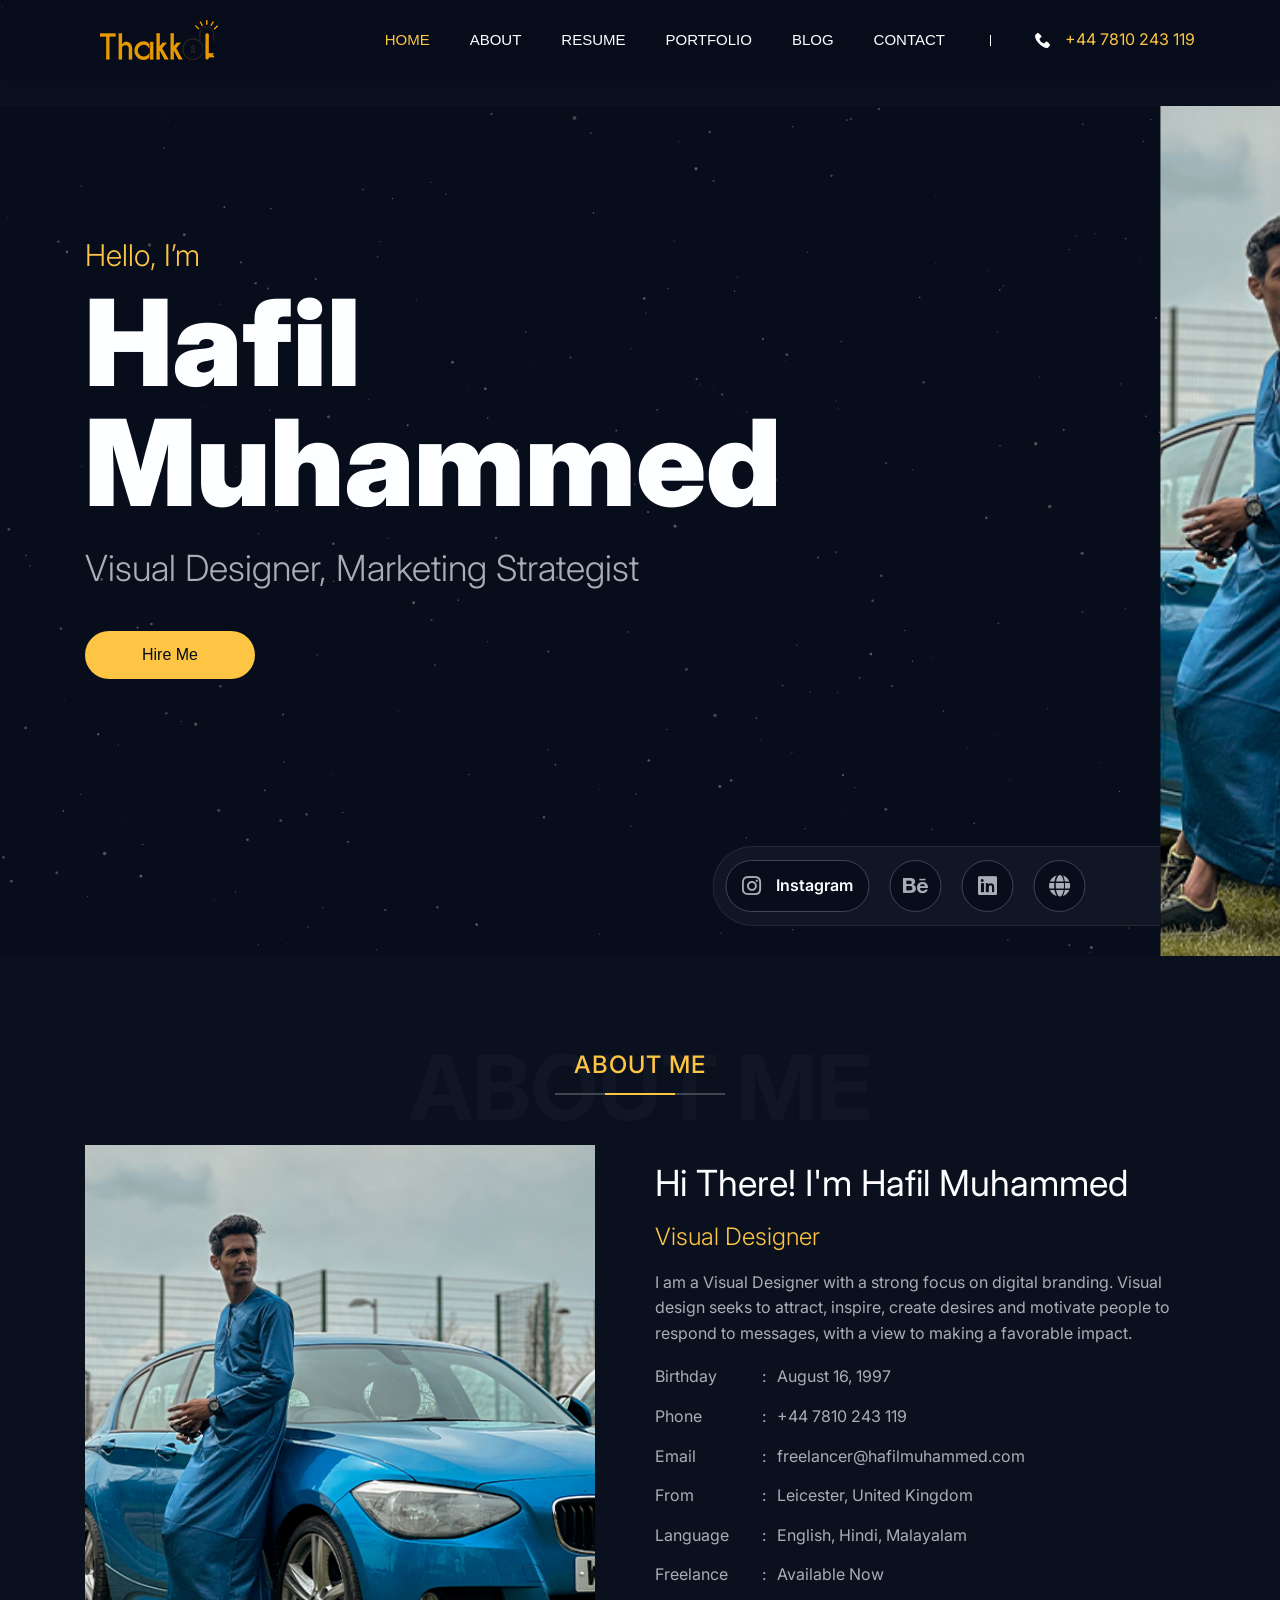
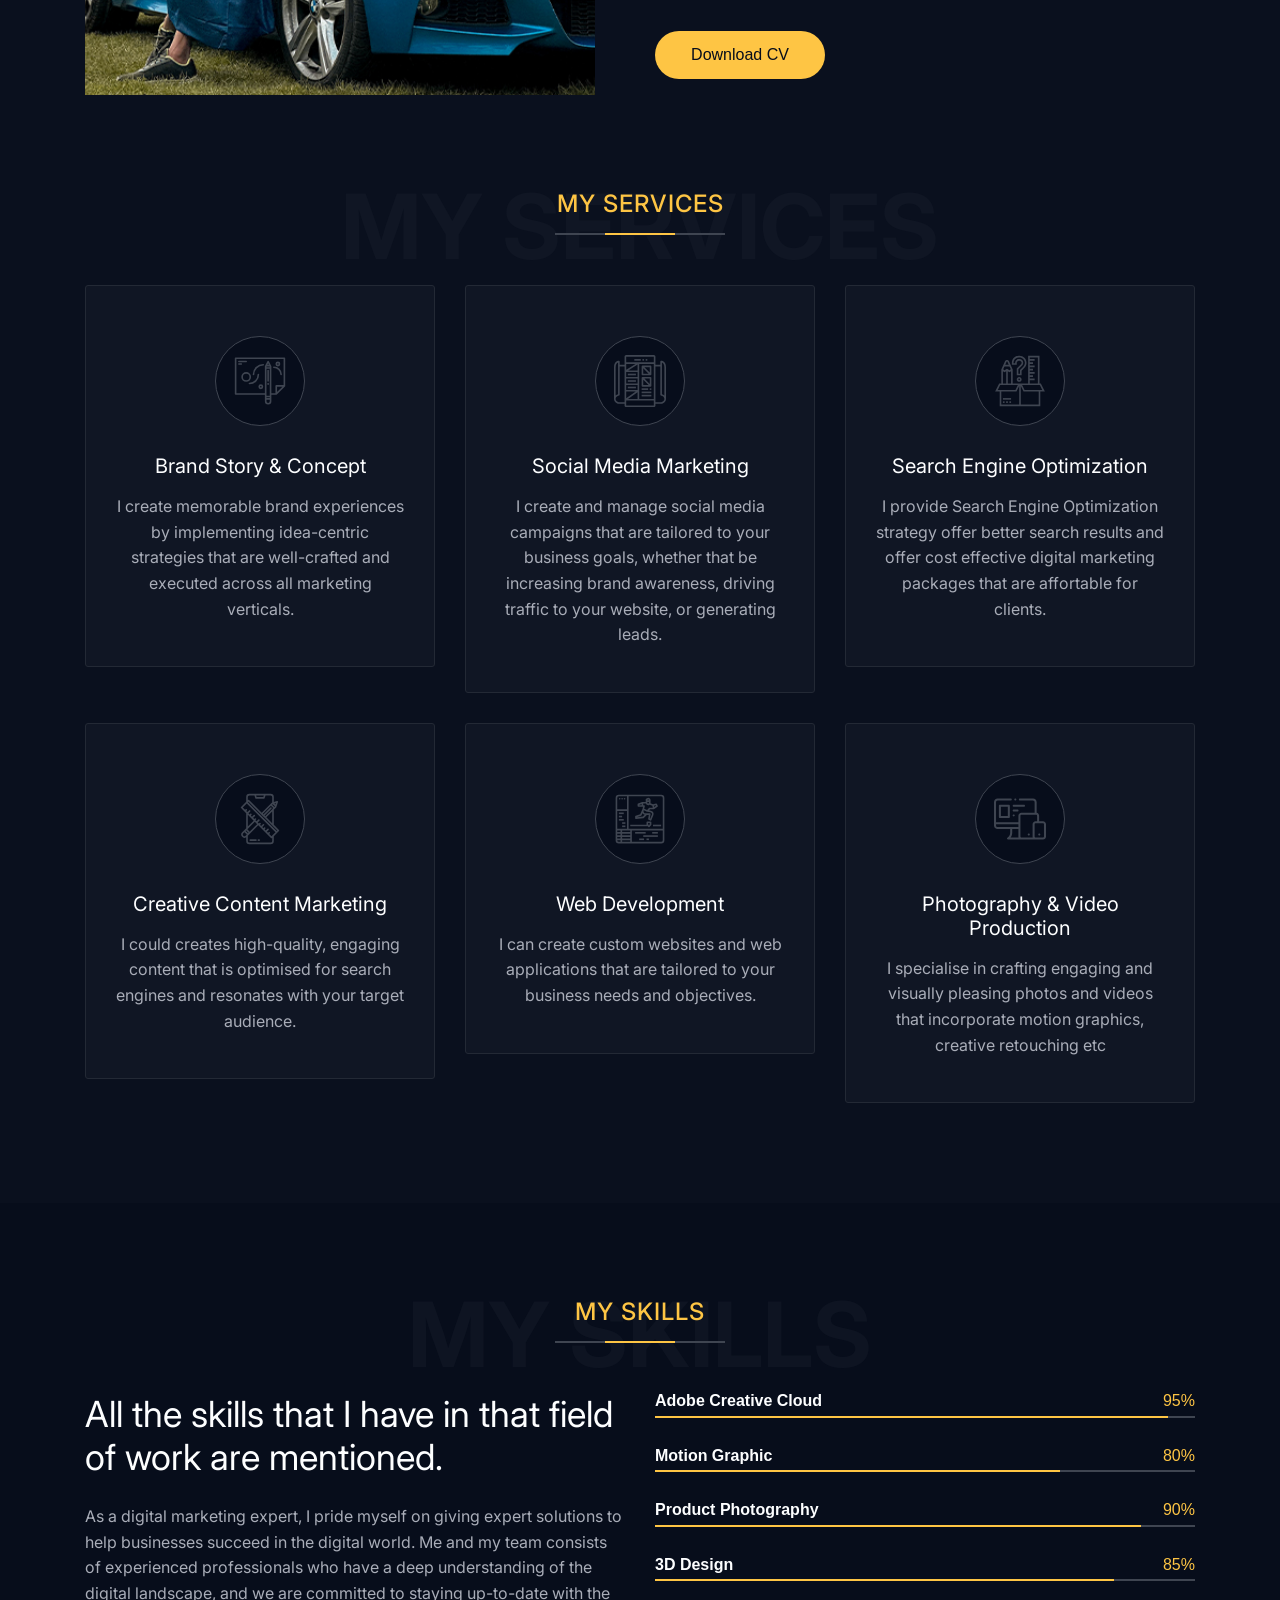
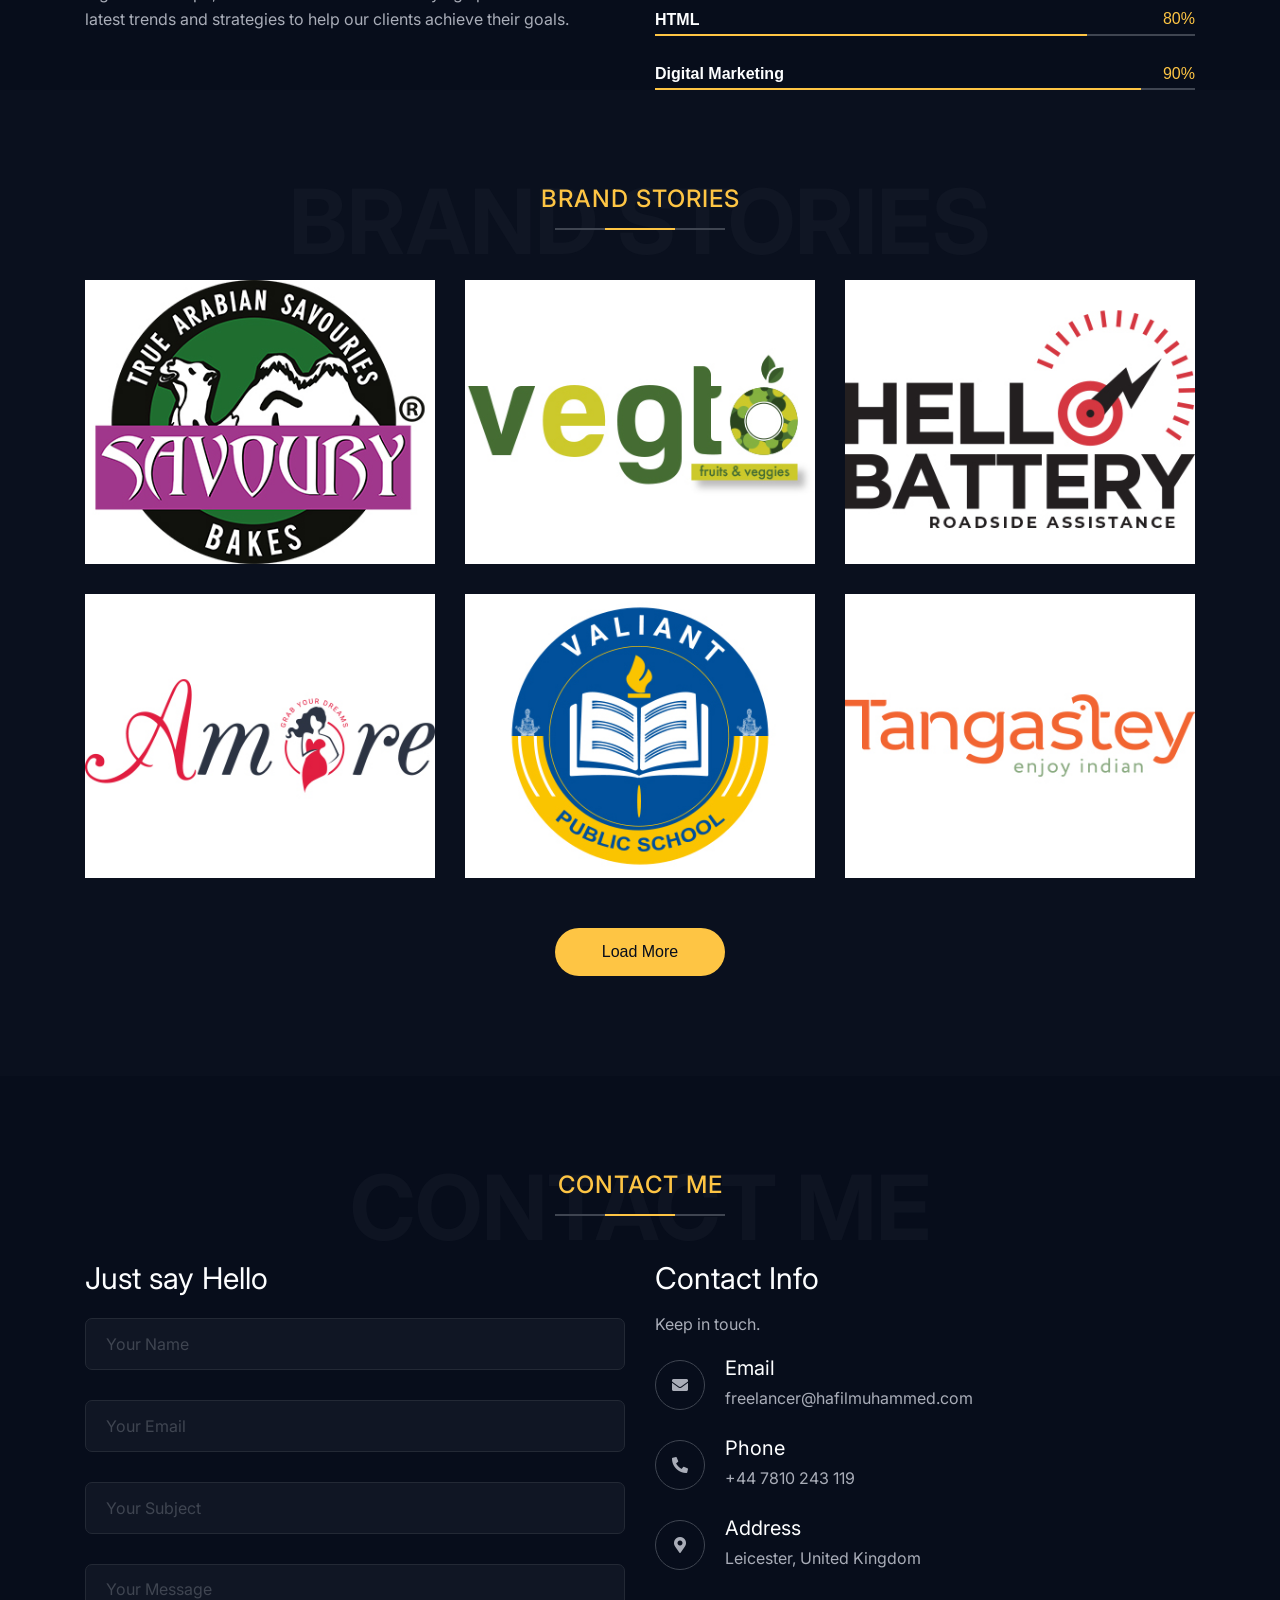
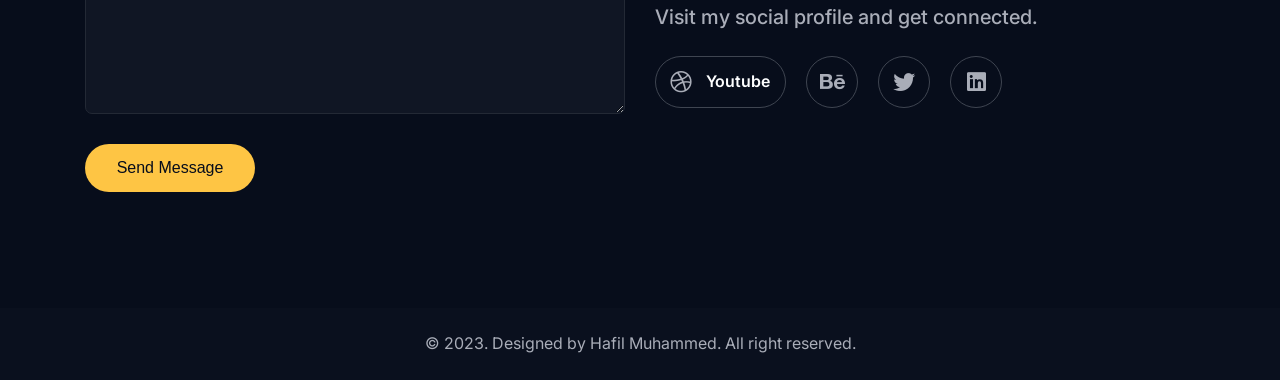
==== commit c2392de3: "changes" ====
--- a/index.html
+++ b/index.html
@@ -64,7 +64,7 @@
       <div class="container">
         <div class="st-hero-text">
           <h3>Hello, I’m</h3>
-          <h1>Hafi <br>Muhammed
+          <h1>Hafil <br>Muhammed
           </h1>
           <h2>Visual Designer, Marketing Strategist</h2>
           <div class="st-hero-btn">
@@ -79,20 +79,22 @@
       <div class="st-social-group wow fadeInLeft">
         <div class="st-social-link">
           <a href="#" class="st-social-btn active">
-            <span class="st-social-icon"><i class="fab fa-dribbble"></i></span>
-            <span class="st-icon-name">Youtube</span>
+            <span class="st-social-icon"><i class="fab fa-instagram"></i></span>
+            <span class="st-icon-name">Instagram</span>
           </a>
           <a href="#" class="st-social-btn">
             <span class="st-social-icon"><i class="fab fa-behance"></i></span>
             <span class="st-icon-name">Behance</span>
           </a>
-          <a href="#" class="st-social-btn">
-            <span class="st-social-icon"><i class="fab fa-twitter"></i></span>
-            <span class="st-icon-name">Twitter</span>
-          </a>
+          
           <a href="#" class="st-social-btn">
             <span class="st-social-icon"><i class="fab fa-linkedin"></i></span>
             <span class="st-icon-name">LinkedIn</span>
+          </a>
+
+          <a href="#" class="st-social-btn">
+            <span class="st-social-icon"><i class="fa fa-globe" aria-hidden="true"></i></span>
+            <span class="st-icon-name">Thakkol</span>
           </a>
         </div>
       </div>
--- a/assets/css/style.css
+++ b/assets/css/style.css
@@ -1,41 +1,41 @@
-/**
- Theme Name: Davis
- Author: Laralink
- Version: 1.0.0
+/**
+ Theme Name: Davis
+ Author: Laralink
+ Version: 1.0.0
  */
 /*Google Fonts*/
 @import url("https://fonts.googleapis.com/css2?family=Inter:wght@300;400;500;600;700&display=swap");
 @import url("https://fonts.googleapis.com/css2?family=Open+Sans&display=swap");
-/*--------------------------------------------------------------
->> TABLE OF CONTENTS:
-----------------------------------------------------------------
-1. Typography
-2. Spacing
-3. General
-4. Preloader
-5. Header
-6. Button
-7. Slider
-8. Section Heading
-9. Icon box
-10. Text Block
-11. Text Block
-12. Video Block
-13. Image Box
-14. Funfact
-15. Isotope
-16. Image Gallery
-17. Skill
-18. Post
-19. Testimonial
-20. Contact Form
-21. Blog Details
-22. Comments
-23. Footer
-
+/*--------------------------------------------------------------
+>> TABLE OF CONTENTS:
+----------------------------------------------------------------
+1. Typography
+2. Spacing
+3. General
+4. Preloader
+5. Header
+6. Button
+7. Slider
+8. Section Heading
+9. Icon box
+10. Text Block
+11. Text Block
+12. Video Block
+13. Image Box
+14. Funfact
+15. Isotope
+16. Image Gallery
+17. Skill
+18. Post
+19. Testimonial
+20. Contact Form
+21. Blog Details
+22. Comments
+23. Footer
+
 --------------------------------------------------------------*/
-/*--------------------------------------------------------------
-1. Typography
+/*--------------------------------------------------------------
+1. Typography
 ----------------------------------------------------------------*/
 body,
 html {
@@ -139,8 +139,8 @@
   }
 }
 
-/*--------------------------------------------------------------
-2. Spacing
+/*--------------------------------------------------------------
+2. Spacing
 ----------------------------------------------------------------*/
 @media screen and (min-width: 992px) {
   .st-height-b0 {
@@ -406,8 +406,8 @@
   }
 }
 
-/*--------------------------------------------------------------
-3. General
+/*--------------------------------------------------------------
+3. General
 ----------------------------------------------------------------*/
 .st-mp0 {
   list-style: none;
@@ -522,8 +522,8 @@
   }
 }
 
-/*--------------------------------------------------------------
-5. Header
+/*--------------------------------------------------------------
+5. Header
 ----------------------------------------------------------------*/
 .st-site-header.st-style1 {
   background-color: rgba(7, 13, 27, 0.9);
@@ -911,9 +911,9 @@
   }
 }
 
-/*--------------------------------------------------------------
-8. Slider
--
+/*--------------------------------------------------------------
+8. Slider
+-
 ---------------------------------------------------------------*/
 .st-hero-wrap {
   position: relative;
@@ -1155,9 +1155,9 @@
 
 /* ANIMATIONS */
 .x1 {
-  -webkit-animation: animateBubble 25s linear infinite,+  -webkit-animation: animateBubble 25s linear infinite,
  sideWays 2s ease-in-out infinite alternate;
-          animation: animateBubble 25s linear infinite,+          animation: animateBubble 25s linear infinite,
  sideWays 2s ease-in-out infinite alternate;
   left: -5%;
   top: 5%;
@@ -1166,9 +1166,9 @@
 }
 
 .x2 {
-  -webkit-animation: animateBubble 20s linear infinite,+  -webkit-animation: animateBubble 20s linear infinite,
  sideWays 4s ease-in-out infinite alternate;
-          animation: animateBubble 20s linear infinite,+          animation: animateBubble 20s linear infinite,
  sideWays 4s ease-in-out infinite alternate;
   left: 5%;
   top: 80%;
@@ -1177,9 +1177,9 @@
 }
 
 .x3 {
-  -webkit-animation: animateBubble 28s linear infinite,+  -webkit-animation: animateBubble 28s linear infinite,
  sideWays 2s ease-in-out infinite alternate;
-          animation: animateBubble 28s linear infinite,+          animation: animateBubble 28s linear infinite,
  sideWays 2s ease-in-out infinite alternate;
   left: 10%;
   top: 40%;
@@ -1188,9 +1188,9 @@
 }
 
 .x4 {
-  -webkit-animation: animateBubble 22s linear infinite,+  -webkit-animation: animateBubble 22s linear infinite,
  sideWays 3s ease-in-out infinite alternate;
-          animation: animateBubble 22s linear infinite,+          animation: animateBubble 22s linear infinite,
  sideWays 3s ease-in-out infinite alternate;
   left: 20%;
   top: 0;
@@ -1199,9 +1199,9 @@
 }
 
 .x5 {
-  -webkit-animation: animateBubble 29s linear infinite,+  -webkit-animation: animateBubble 29s linear infinite,
  sideWays 4s ease-in-out infinite alternate;
-          animation: animateBubble 29s linear infinite,+          animation: animateBubble 29s linear infinite,
  sideWays 4s ease-in-out infinite alternate;
   left: 30%;
   top: 50%;
@@ -1210,9 +1210,9 @@
 }
 
 .x6 {
-  -webkit-animation: animateBubble 21s linear infinite,+  -webkit-animation: animateBubble 21s linear infinite,
  sideWays 2s ease-in-out infinite alternate;
-          animation: animateBubble 21s linear infinite,+          animation: animateBubble 21s linear infinite,
  sideWays 2s ease-in-out infinite alternate;
   left: 50%;
   top: 0;
@@ -1221,9 +1221,9 @@
 }
 
 .x7 {
-  -webkit-animation: animateBubble 20s linear infinite,+  -webkit-animation: animateBubble 20s linear infinite,
  sideWays 2s ease-in-out infinite alternate;
-          animation: animateBubble 20s linear infinite,+          animation: animateBubble 20s linear infinite,
  sideWays 2s ease-in-out infinite alternate;
   left: 65%;
   top: 70%;
@@ -1232,9 +1232,9 @@
 }
 
 .x8 {
-  -webkit-animation: animateBubble 22s linear infinite,+  -webkit-animation: animateBubble 22s linear infinite,
  sideWays 3s ease-in-out infinite alternate;
-          animation: animateBubble 22s linear infinite,+          animation: animateBubble 22s linear infinite,
  sideWays 3s ease-in-out infinite alternate;
   left: 80%;
   top: 10%;
@@ -1243,9 +1243,9 @@
 }
 
 .x9 {
-  -webkit-animation: animateBubble 29s linear infinite,+  -webkit-animation: animateBubble 29s linear infinite,
  sideWays 4s ease-in-out infinite alternate;
-          animation: animateBubble 29s linear infinite,+          animation: animateBubble 29s linear infinite,
  sideWays 4s ease-in-out infinite alternate;
   left: 90%;
   top: 50%;
@@ -1254,9 +1254,9 @@
 }
 
 .x10 {
-  -webkit-animation: animateBubble 26s linear infinite,+  -webkit-animation: animateBubble 26s linear infinite,
  sideWays 2s ease-in-out infinite alternate;
-          animation: animateBubble 26s linear infinite,+          animation: animateBubble 26s linear infinite,
  sideWays 2s ease-in-out infinite alternate;
   left: 80%;
   top: 80%;
@@ -1322,8 +1322,8 @@
   }
 }
 
-/*--------------------------------------------------------------
-6. Button
+/*--------------------------------------------------------------
+6. Button
 ----------------------------------------------------------------*/
 .st-btn.st-style1,
 .st-btn.st-style2 {
@@ -1425,8 +1425,8 @@
   }
 }
 
-/*--------------------------------------------------------------
-9. Section Heading
+/*--------------------------------------------------------------
+9. Section Heading
 ----------------------------------------------------------------*/
 .st-section-heading.st-style1 {
   text-align: center;
@@ -1491,8 +1491,8 @@
 }
 
 /* End Section Heading */
-/*--------------------------------------------------------------
-9. About Section
+/*--------------------------------------------------------------
+9. About Section
 ----------------------------------------------------------------*/
 .st-about-img {
   min-height: 550px;
@@ -1547,8 +1547,8 @@
   }
 }
 
-/*--------------------------------------------------------------
-10. Icon box
+/*--------------------------------------------------------------
+10. Icon box
 ----------------------------------------------------------------*/
 .st-iconbox.st-style1 {
   text-align: center;
@@ -1614,8 +1614,8 @@
   margin-bottom: -6px;
 }
 
-/*--------------------------------------------------------------
-18. Skill
+/*--------------------------------------------------------------
+18. Skill
 ----------------------------------------------------------------*/
 .st-skill-title {
   font-size: 36px;
@@ -1674,8 +1674,8 @@
   }
 }
 
-/*--------------------------------------------------------------
-18. Resume Section
+/*--------------------------------------------------------------
+18. Resume Section
 ----------------------------------------------------------------*/
 .st-resume-heading {
   display: -webkit-box;
@@ -1746,8 +1746,8 @@
   border-left: 1px solid #232935;
 }
 
-/*--------------------------------------------------------------
-1. Portfolio
+/*--------------------------------------------------------------
+1. Portfolio
 ----------------------------------------------------------------*/
 .st-portfolio {
   display: block;
@@ -1860,8 +1860,8 @@
   margin-top: 20px;
 }
 
-/*--------------------------------------------------------------
-7. Slider
+/*--------------------------------------------------------------
+7. Slider
 ----------------------------------------------------------------*/
 .st-slider.st-style1,
 .st-slider.st-style2 {
@@ -2054,8 +2054,8 @@
   }
 }
 
-/*--------------------------------------------------------------
-24. Testimonial
+/*--------------------------------------------------------------
+24. Testimonial
 ----------------------------------------------------------------*/
 .st-testimonial.st-style1:hover .st-testimonial-name {
   color: #fec544;
@@ -2148,8 +2148,8 @@
   line-height: 1.3em;
 }
 
-/*--------------------------------------------------------------
-17. Blog
+/*--------------------------------------------------------------
+17. Blog
 ----------------------------------------------------------------*/
 .st-post-single.st-style1 .st-post-thumb {
   display: block;
@@ -2191,8 +2191,8 @@
   color: #fec544;
 }
 
-/*--------------------------------------------------------------
-27. Blog Details
+/*--------------------------------------------------------------
+27. Blog Details
 ----------------------------------------------------------------*/
 .st-page-heading {
   height: 650px;
@@ -2619,8 +2619,8 @@
   }
 }
 
-/*--------------------------------------------------------------
-28. Comments
+/*--------------------------------------------------------------
+28. Comments
 ----------------------------------------------------------------*/
 .comments-title,
 .comment-reply-title {
@@ -2829,8 +2829,8 @@
   margin: 0 25px;
 }
 
-/*--------------------------------------------------------------
-26. Contact Form
+/*--------------------------------------------------------------
+26. Contact Form
 ----------------------------------------------------------------*/
 #st-alert {
   font-size: 15px;
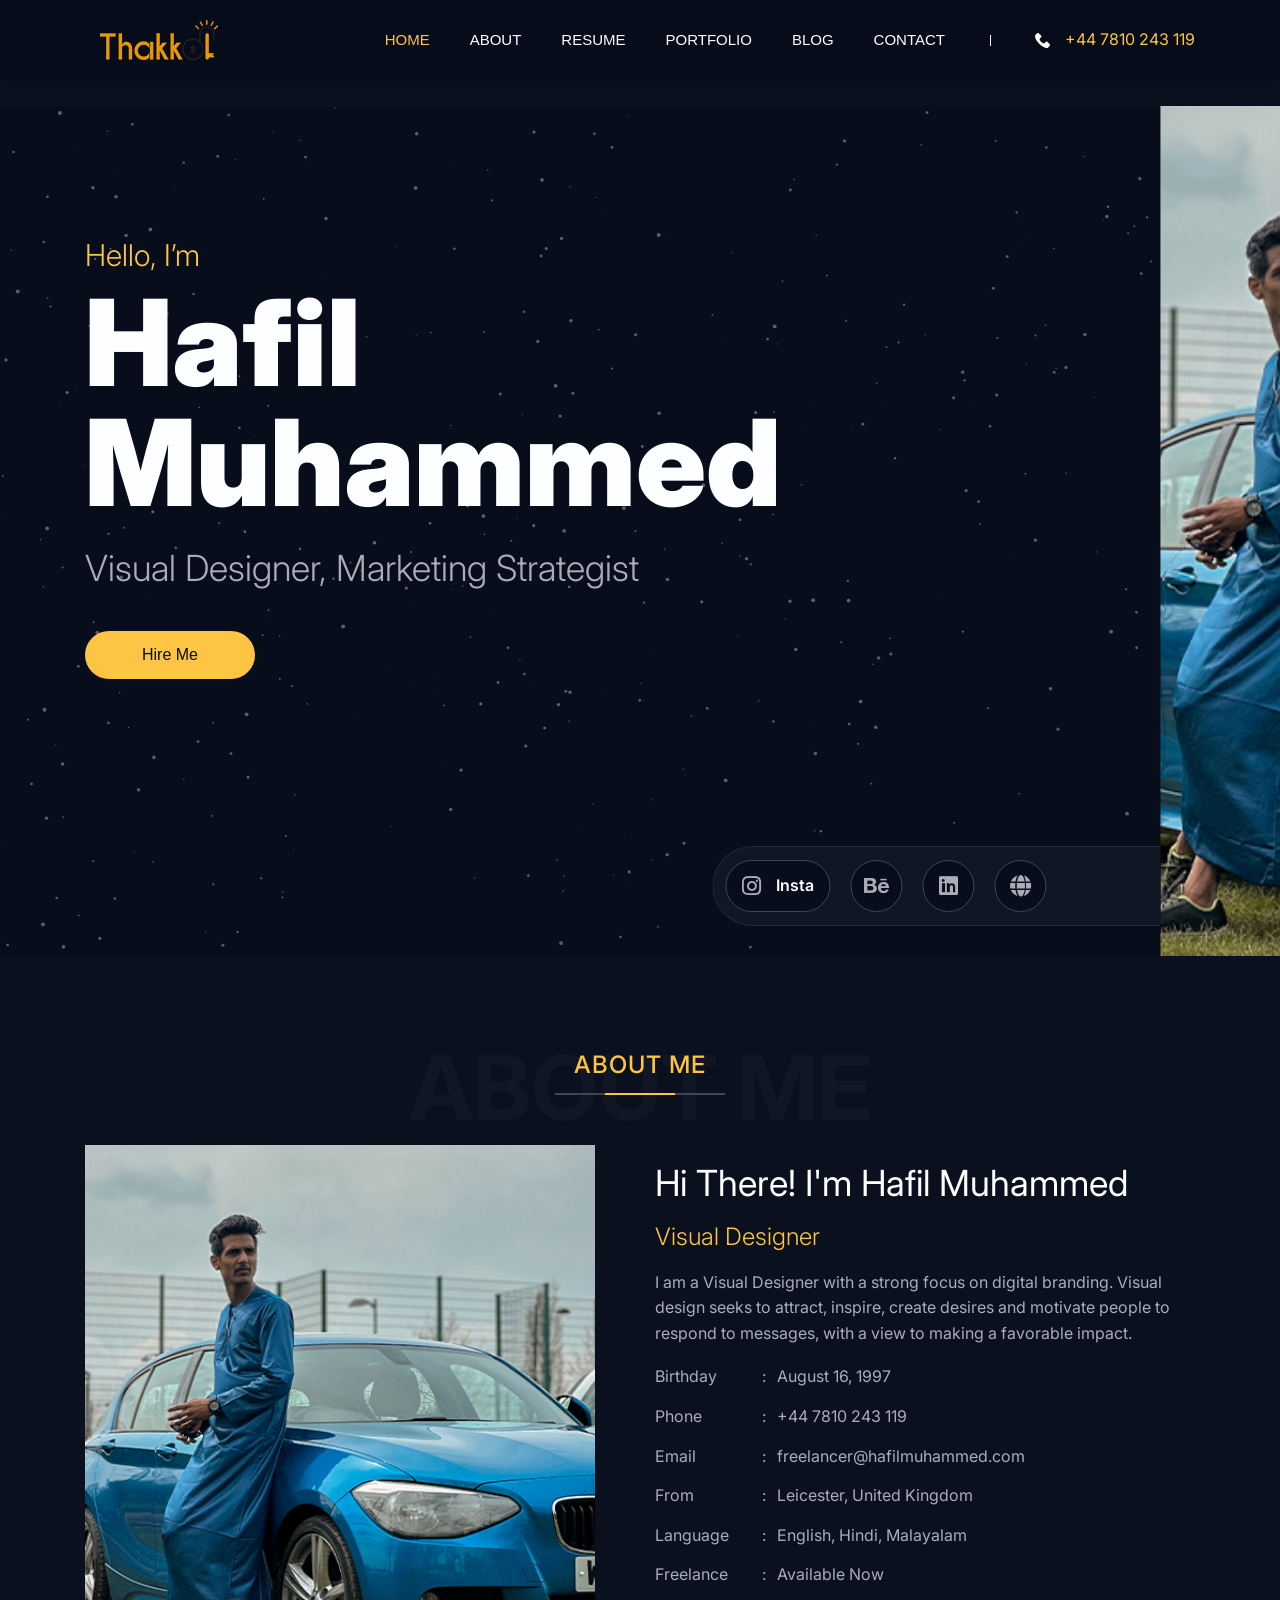
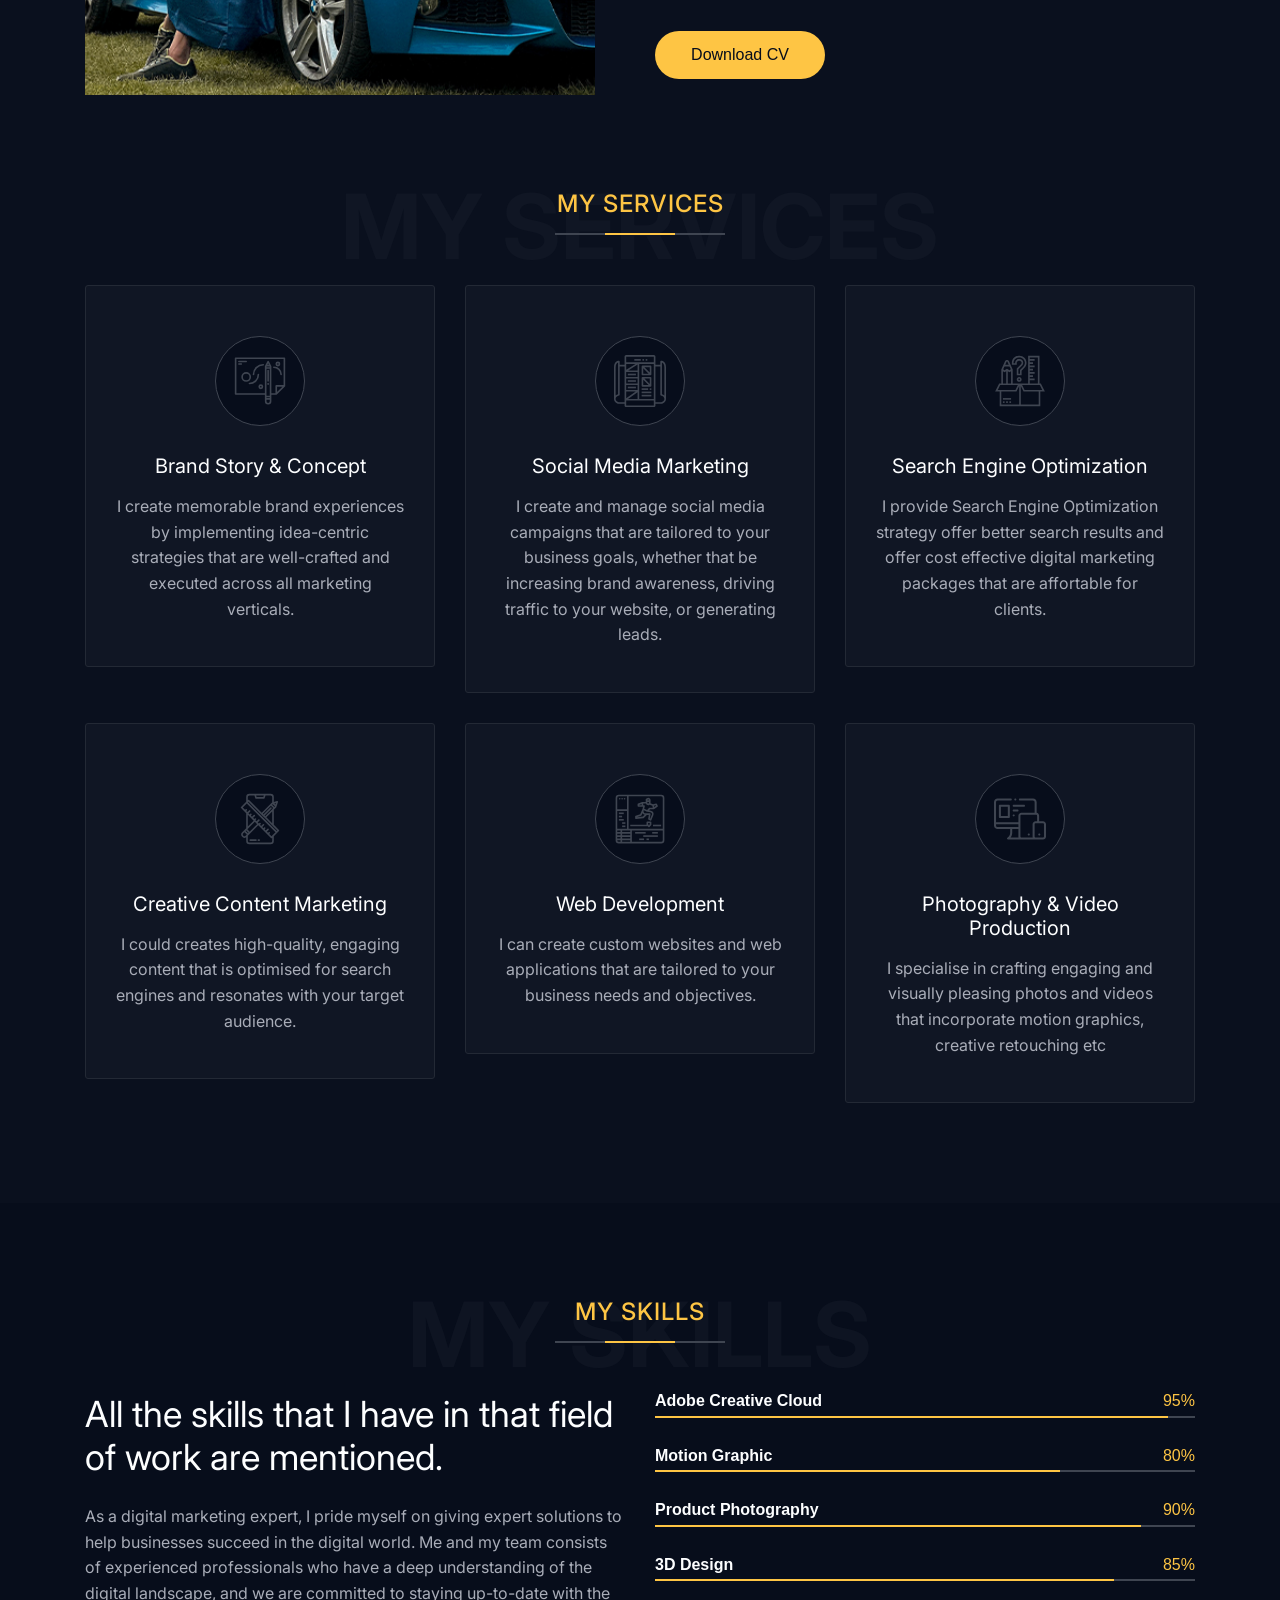
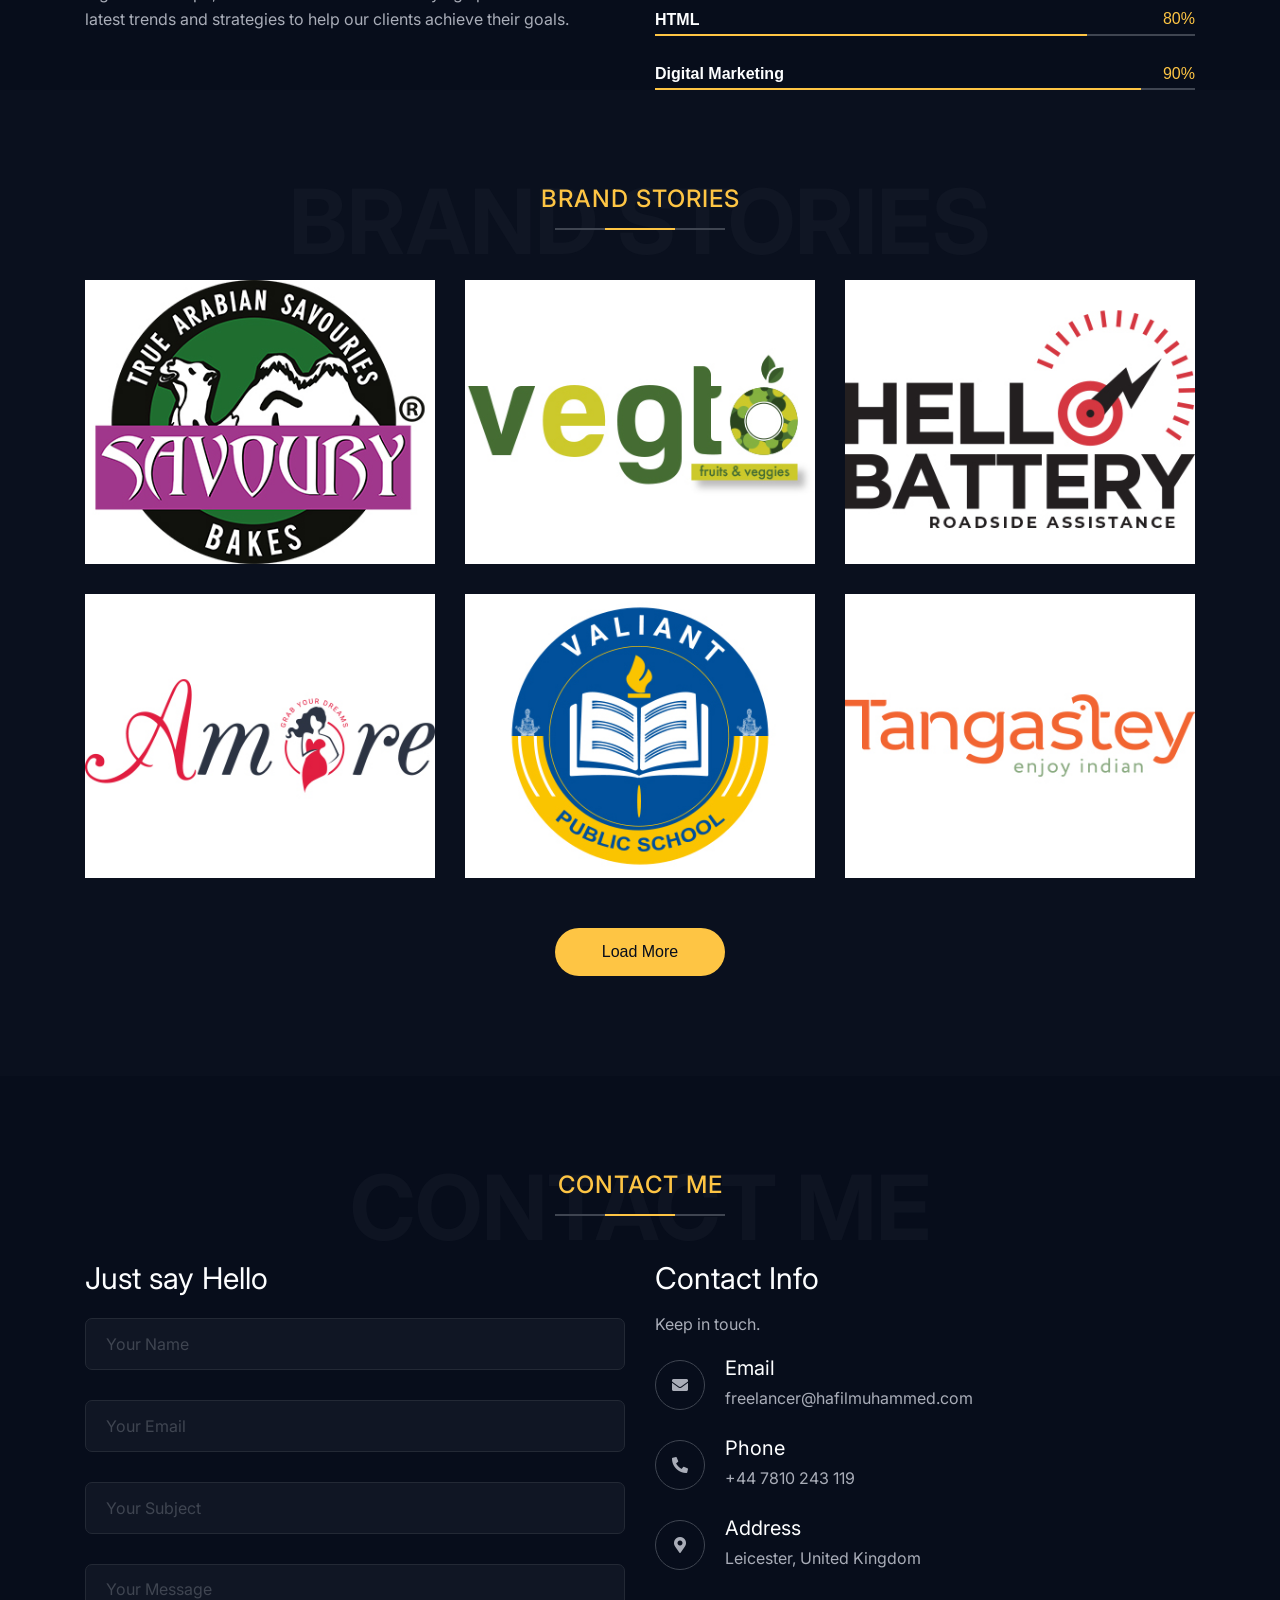
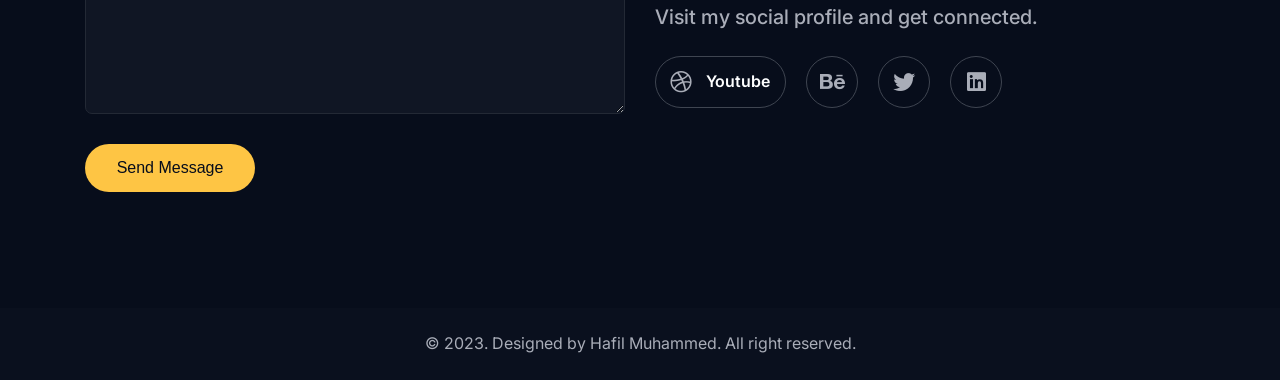
==== commit 2dc36b86: "updated" ====
--- a/index.html
+++ b/index.html
@@ -80,7 +80,7 @@
         <div class="st-social-link">
           <a href="#" class="st-social-btn active">
             <span class="st-social-icon"><i class="fab fa-instagram"></i></span>
-            <span class="st-icon-name">Instagram</span>
+            <span class="st-icon-name">Insta</span>
           </a>
           <a href="#" class="st-social-btn">
             <span class="st-social-icon"><i class="fab fa-behance"></i></span>
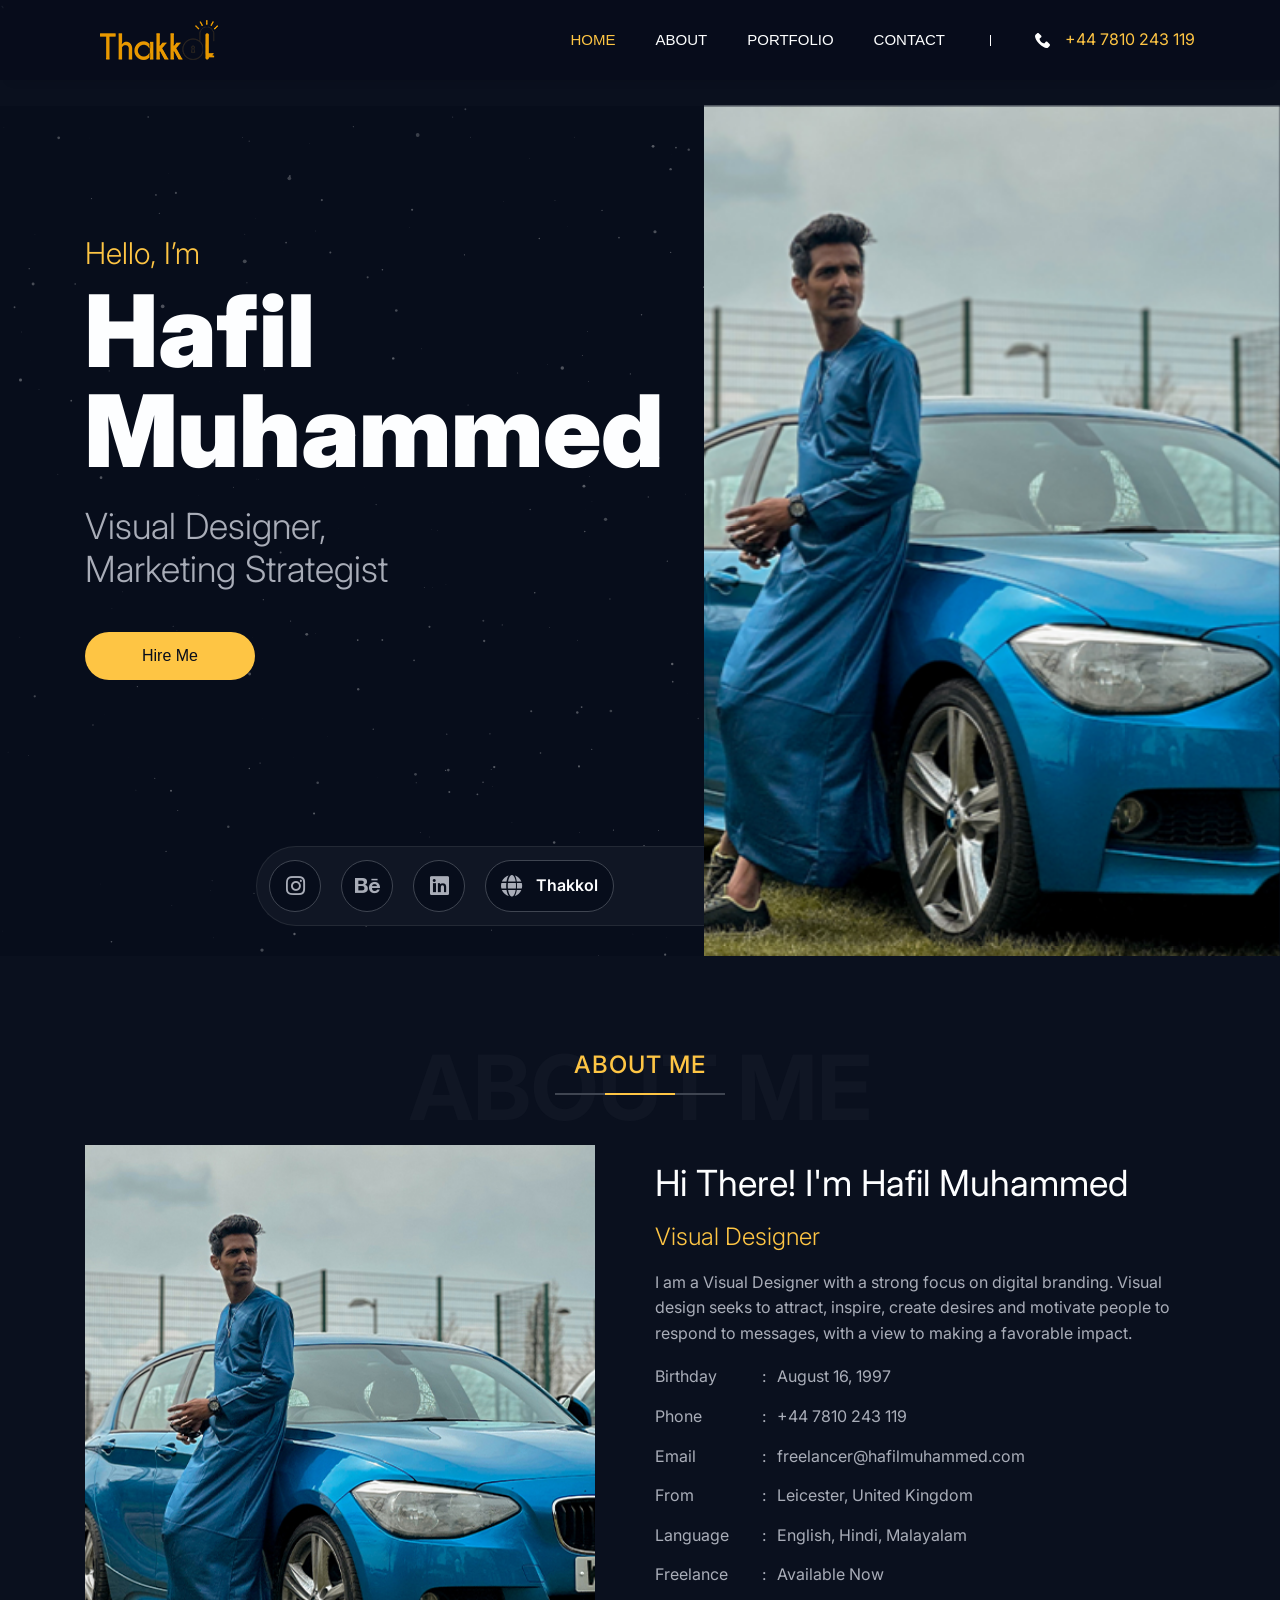
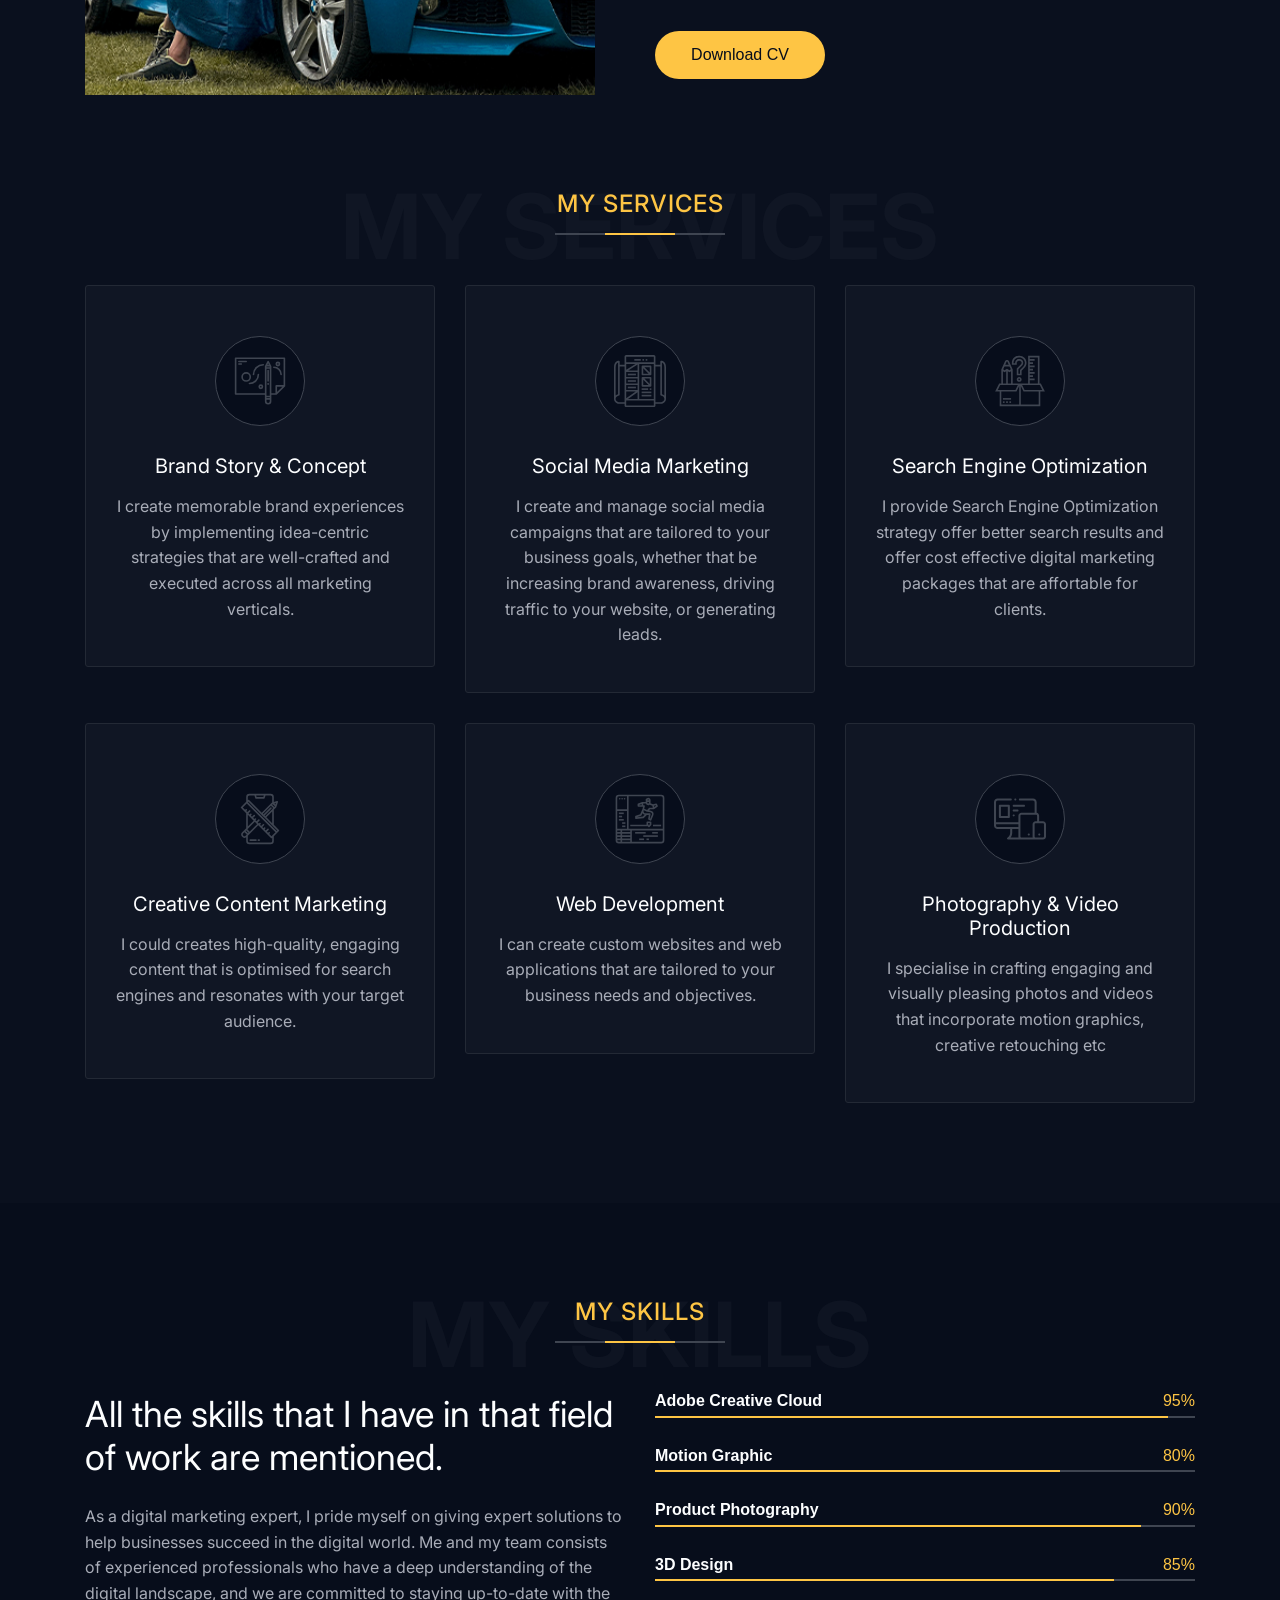
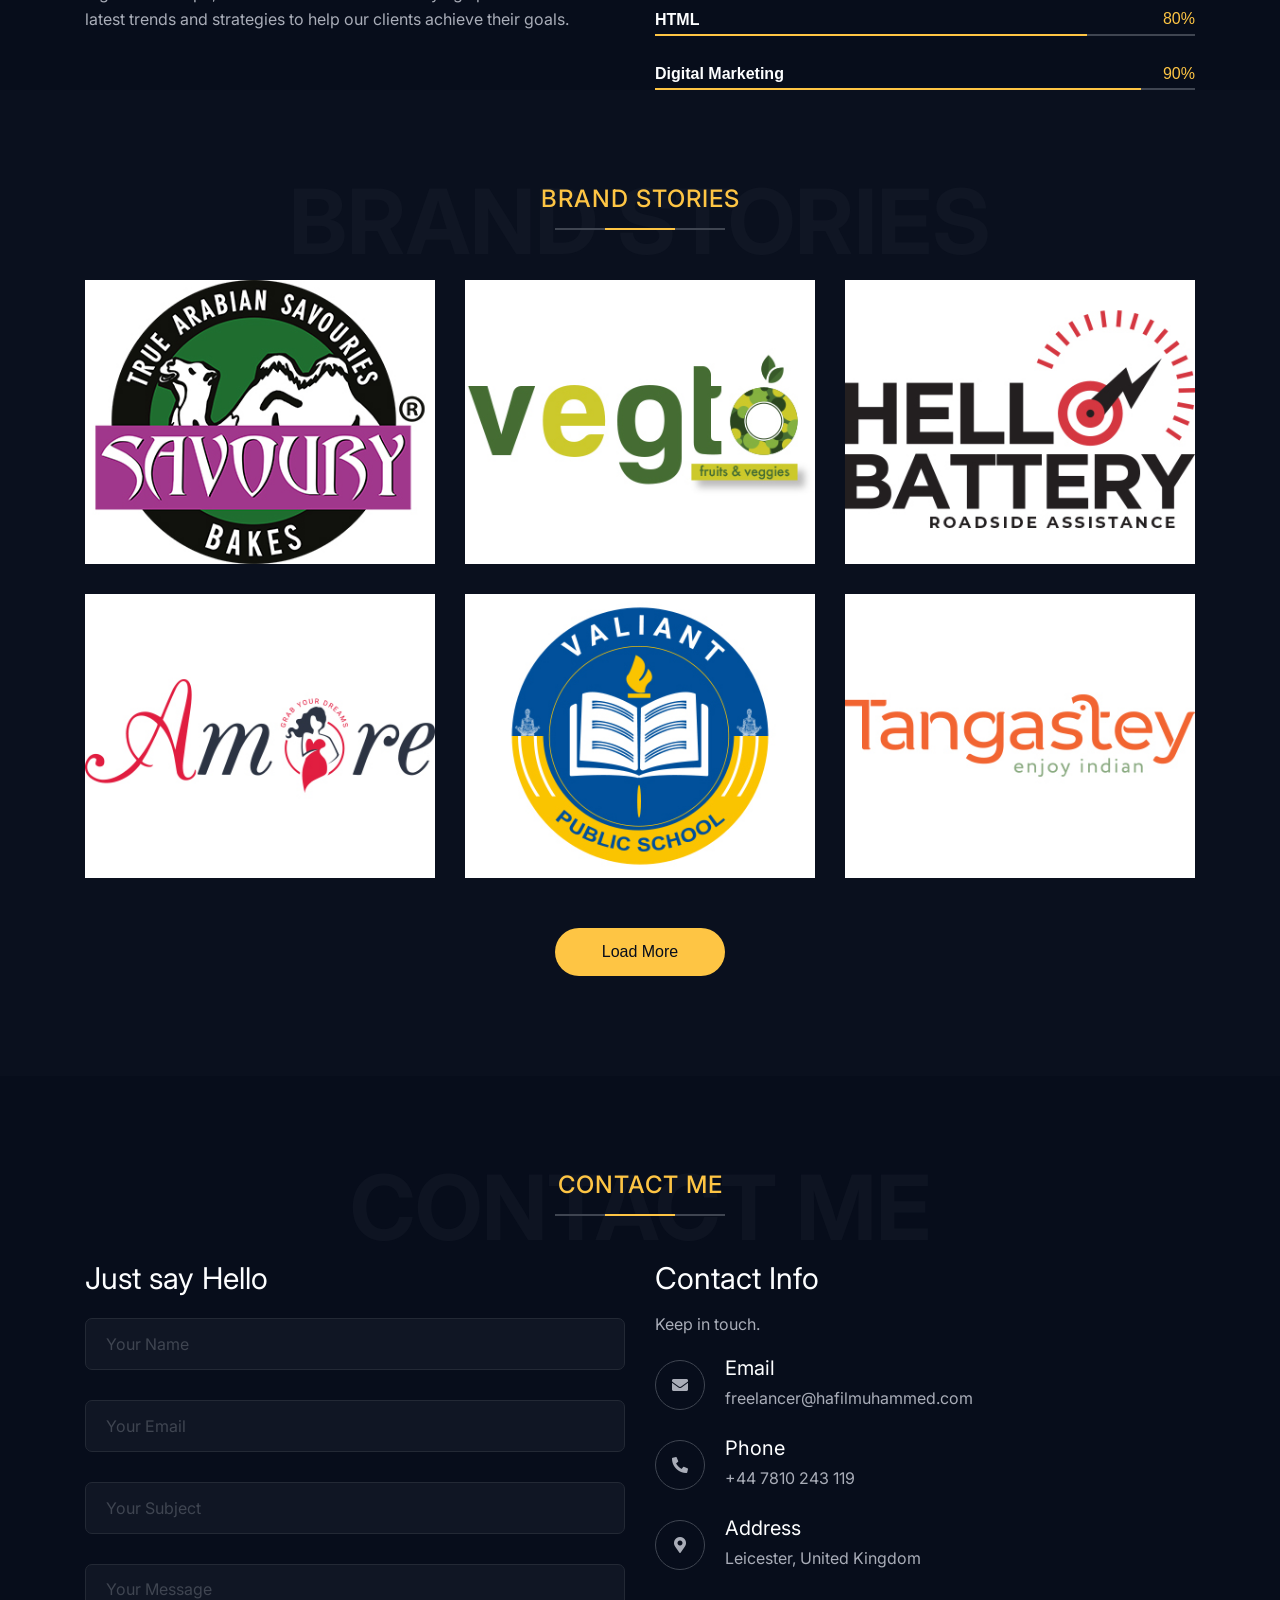
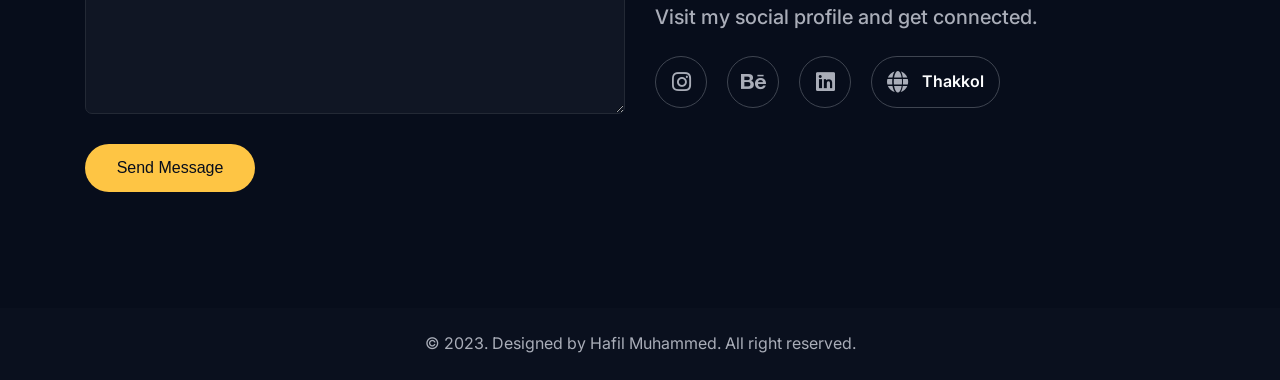
==== commit 36c50433: "links added" ====
--- a/index.html
+++ b/index.html
@@ -18,6 +18,8 @@
   <link rel="stylesheet" href="assets/css/lightgallery.min.css" />
   <link rel="stylesheet" href="assets/css/animate.css" />
   <link rel="stylesheet" href="assets/css/style.css" />
+
+  
 </head>
 
 <body id="home">
@@ -32,12 +34,13 @@
           <div class="st-main-header-right">
             <div class="st-nav">
               <ul class="st-nav-list st-onepage-nav">
-                <li><a href="#home" class="st-smooth-move">Home</a></li>
-                <li><a href="#about" class="st-smooth-move">About</a></li>
-                <li><a href="#resume" class="st-smooth-move">Resume</a></li>
-                <li><a href="#portfolio" class="st-smooth-move">Portfolio</a></li>
-                <li><a href="#blog" class="st-smooth-move">Blog</a></li>
-                <li><a href="#contact" class="st-smooth-move">Contact</a></li>
+                <li><a href="#home" >Home</a></li>
+                <li><a href="#about" >About</a></li>
+               <!-- <li><a href="#resume" class="st-smooth-move">Resume</a></li>-->
+                <li><a href="#portfolio" >Portfolio</a></li>
+
+               <!-- <li><a href="#blog" class="st-smooth-move">Blog</a></li>-->
+                <li><a href="#contact" >Contact</a></li>
               </ul>
               <div class="sp-phone">
                 <svg viewBox="0 0 513.64 513.64">
@@ -66,7 +69,7 @@
           <h3>Hello, I’m</h3>
           <h1>Hafil <br>Muhammed
           </h1>
-          <h2>Visual Designer, Marketing Strategist</h2>
+          <h2>Visual Designer,<br> Marketing Strategist</h2>
           <div class="st-hero-btn">
             <a href="#contact" class="st-btn st-style1 st-color1 st-smooth-move">Hire me</a>
           </div>
@@ -74,25 +77,25 @@
       </div>
     </div>
     <!-- Hero Image - Social Link Group -->
-    <div class="st-hero-img st-to-right">
-      <img class="wow fadeInRight" src="assets/img/section/hafil.jpg" alt="">
+    <div class="st-hero-img animate-right" style="right: 0px;">
+      <img class="wow fadeInRight" src="assets/img/section/hafil.jpg" alt="hafil">
       <div class="st-social-group wow fadeInLeft">
         <div class="st-social-link">
-          <a href="#" class="st-social-btn active">
+          <a href="https://instagram.com/h___afil?igshid=MzRlODBiNWFlZA== " target="_blank" class="st-social-btn">
             <span class="st-social-icon"><i class="fab fa-instagram"></i></span>
-            <span class="st-icon-name">Insta</span>
+            <span class="st-icon-name">Instagram</span>
           </a>
-          <a href="#" class="st-social-btn">
+          <a href="https://www.behance.net/hafilmuhammed" target="_blank" class="st-social-btn">
             <span class="st-social-icon"><i class="fab fa-behance"></i></span>
             <span class="st-icon-name">Behance</span>
           </a>
           
-          <a href="#" class="st-social-btn">
+          <a href="https://www.linkedin.com/in/hafil-muhammed-76a68720a" target="_blank" class="st-social-btn">
             <span class="st-social-icon"><i class="fab fa-linkedin"></i></span>
             <span class="st-icon-name">LinkedIn</span>
           </a>
 
-          <a href="#" class="st-social-btn">
+          <a href="https://tmthakkol.com/" target="_blank" class="st-social-btn active">
             <span class="st-social-icon"><i class="fa fa-globe" aria-hidden="true"></i></span>
             <span class="st-icon-name">Thakkol</span>
           </a>
@@ -678,22 +681,24 @@
             <div class="st-social-info">
               <div class="st-social-text">Visit my social profile and get connected.</div>
               <div class="st-social-link">
-                <a href="#" class="st-social-btn active">
-                  <span class="st-social-icon"><i class="fab fa-dribbble"></i></span>
-                  <span class="st-icon-name">Youtube</span>
+                <a href="https://instagram.com/h___afil?igshid=MzRlODBiNWFlZA== " target="_blank" class="st-social-btn">
+                  <span class="st-social-icon"><i class="fab fa-instagram"></i></span>
+                  <span class="st-icon-name">Instagram</span>
                 </a>
-                <a href="#" class="st-social-btn">
+                <a href="https://www.behance.net/hafilmuhammed" target="_blank" class="st-social-btn">
                   <span class="st-social-icon"><i class="fab fa-behance"></i></span>
                   <span class="st-icon-name">Behance</span>
                 </a>
-                <a href="#" class="st-social-btn">
-                  <span class="st-social-icon"><i class="fab fa-twitter"></i></span>
-                  <span class="st-icon-name">Twitter</span>
-                </a>
-                <a href="#" class="st-social-btn">
+
+                <a href="https://www.linkedin.com/in/hafil-muhammed-76a68720a" target="_blank" class="st-social-btn">
                   <span class="st-social-icon"><i class="fab fa-linkedin"></i></span>
                   <span class="st-icon-name">LinkedIn</span>
                 </a>
+                <a href="https://tmthakkol.com/" target="_blank" class="st-social-btn active">
+                  <span class="st-social-icon"><i class="fa fa-globe" aria-hidden="true"></i></span>
+                  <span class="st-icon-name">Thakkol</span>
+                </a>
+                
               </div>
             </div>
           </div>
--- a/assets/css/style.css
+++ b/assets/css/style.css
@@ -915,6 +915,8 @@
 8. Slider
 -
 ---------------------------------------------------------------*/
+
+
 .st-hero-wrap {
   position: relative;
   height: 850px;
@@ -956,7 +958,7 @@
 }
 
 .st-hero.st-style1 .st-hero-text h1 {
-  font-size: 120px;
+  font-size: 100px;
   margin-bottom: 24px;
   font-weight: 900;
   color: #fdfeff;
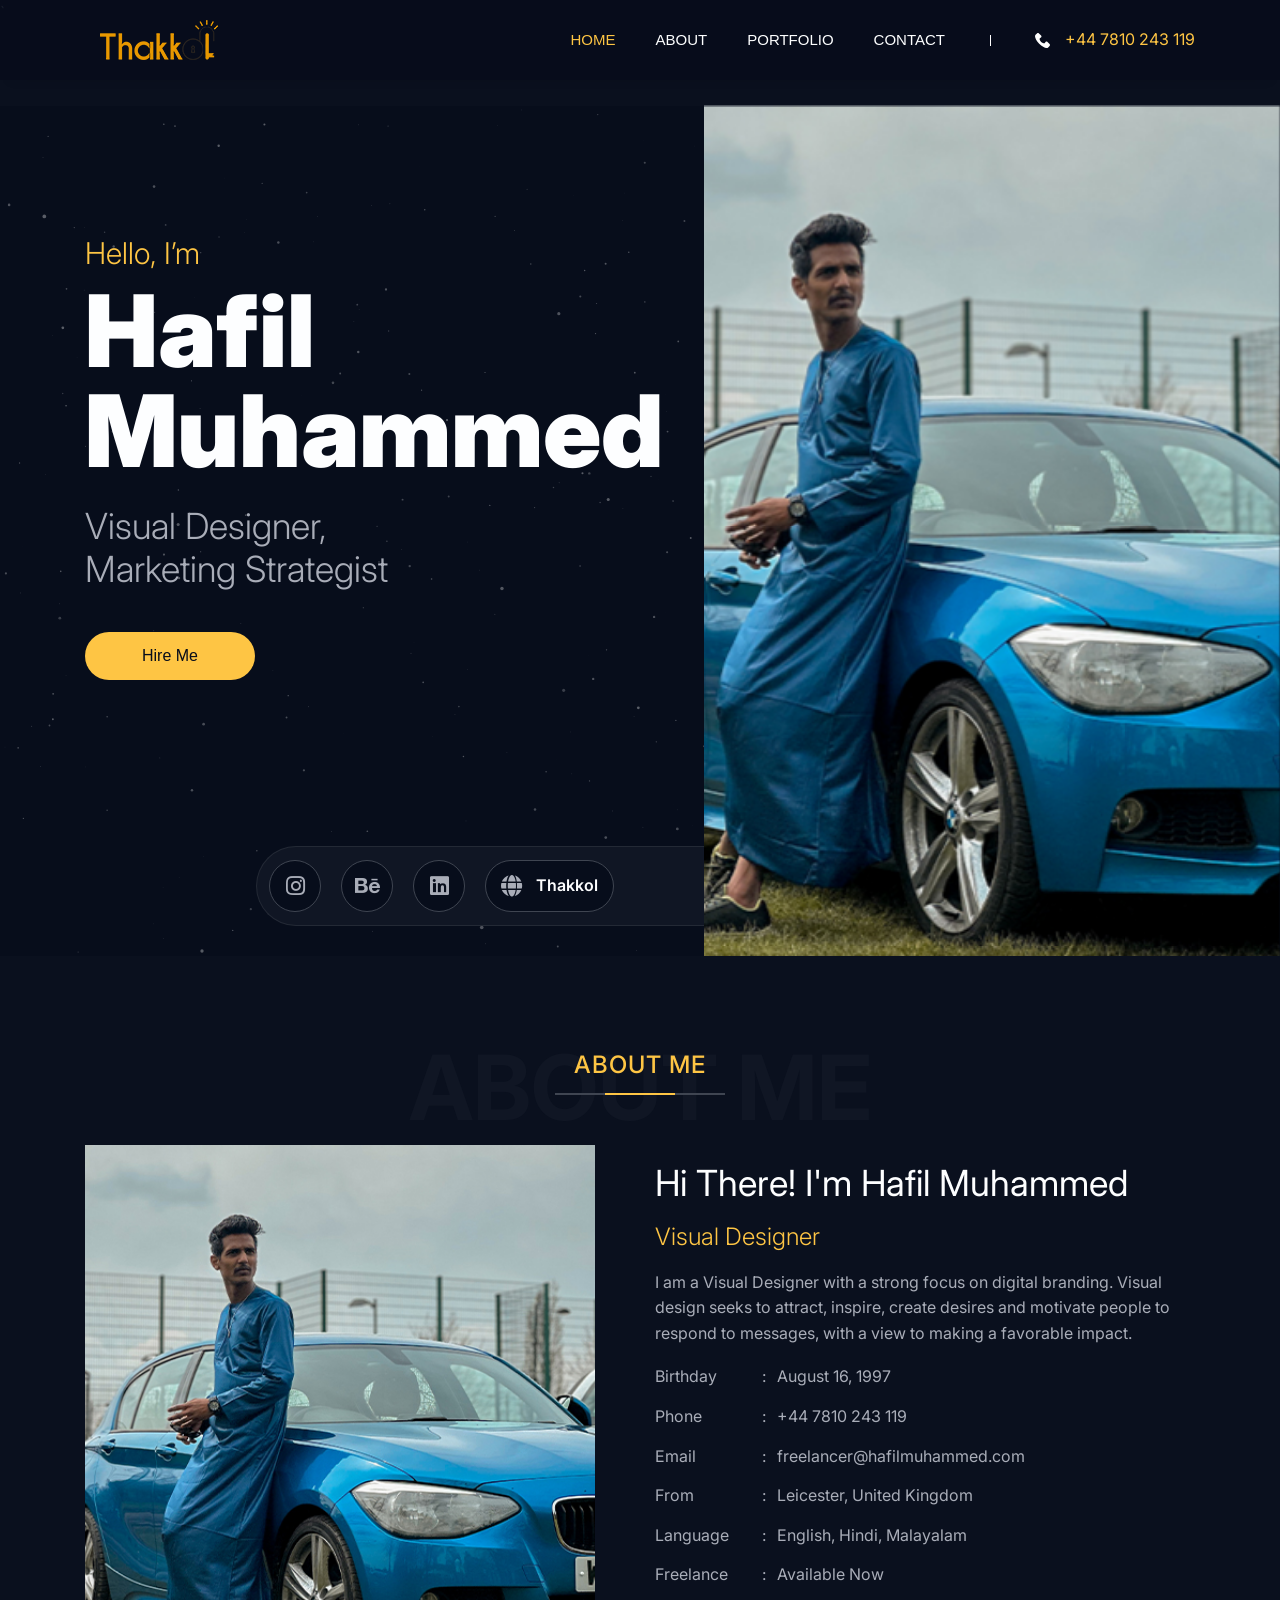
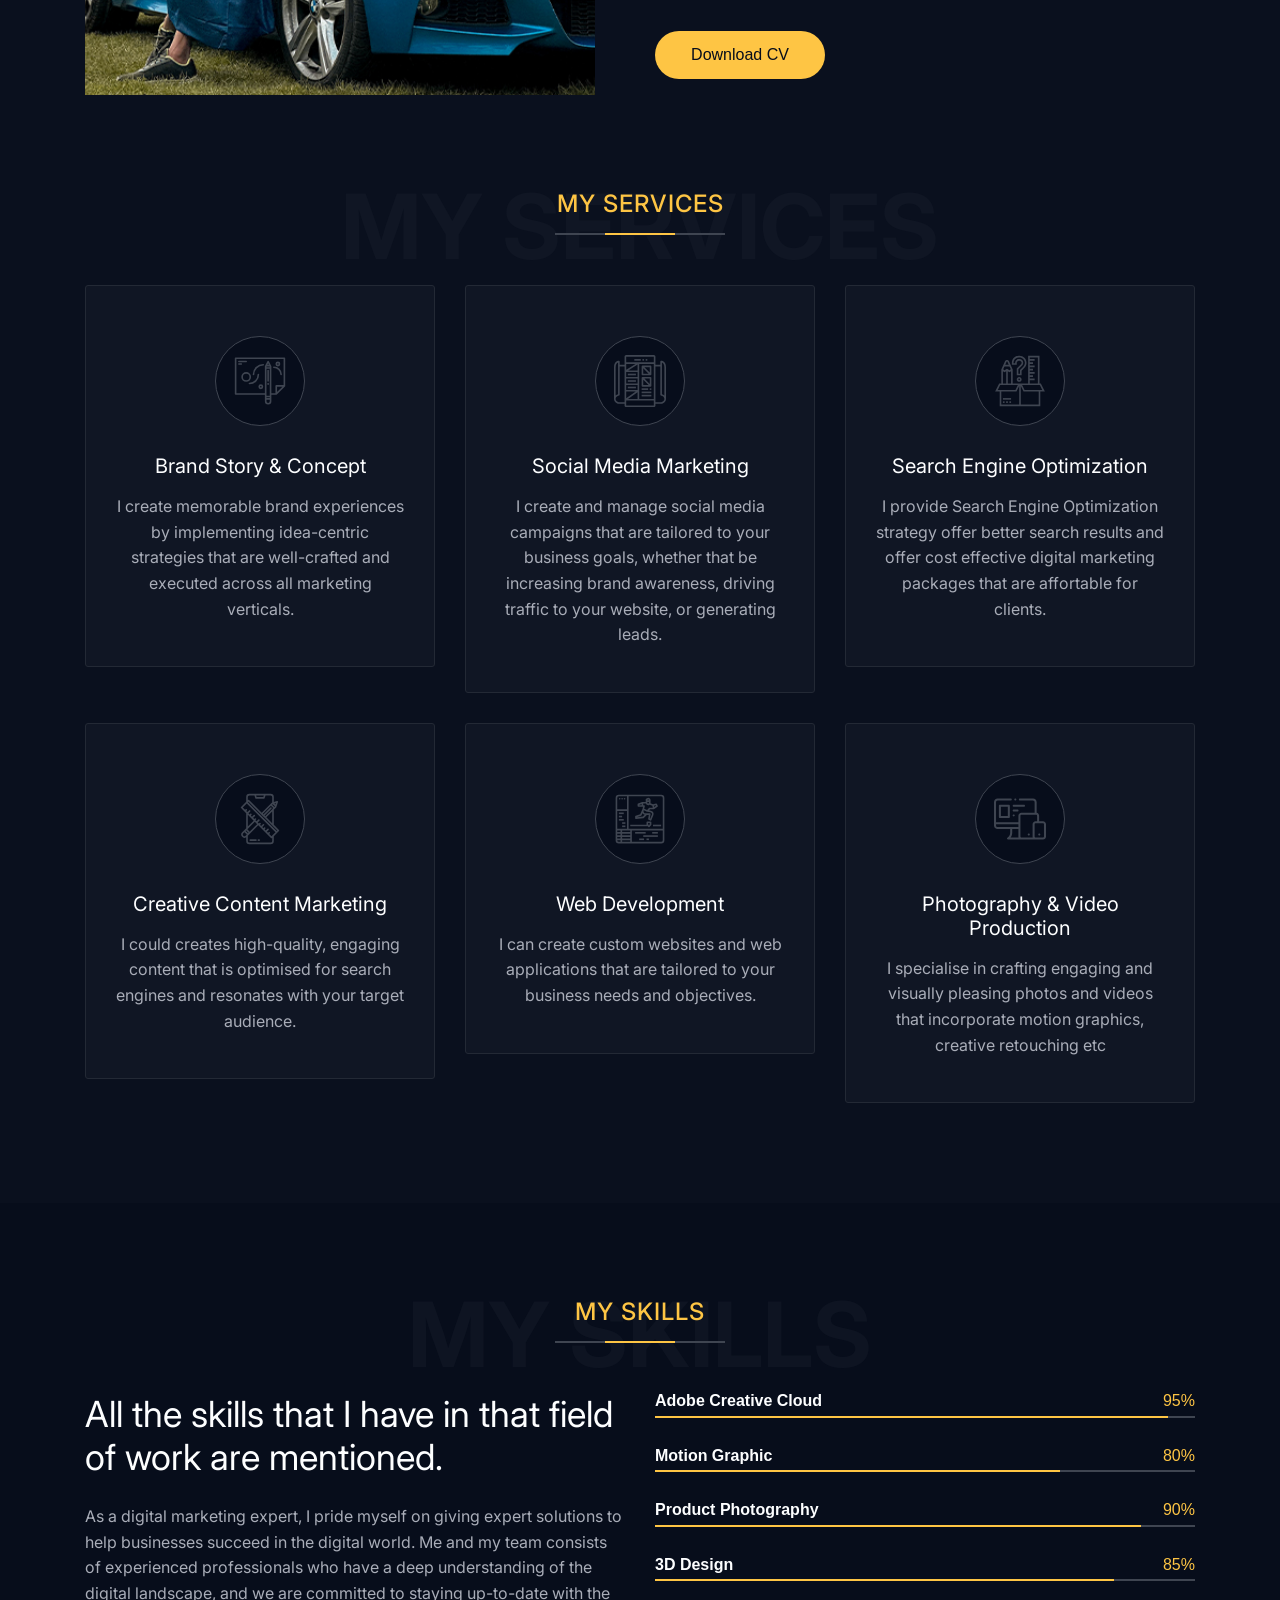
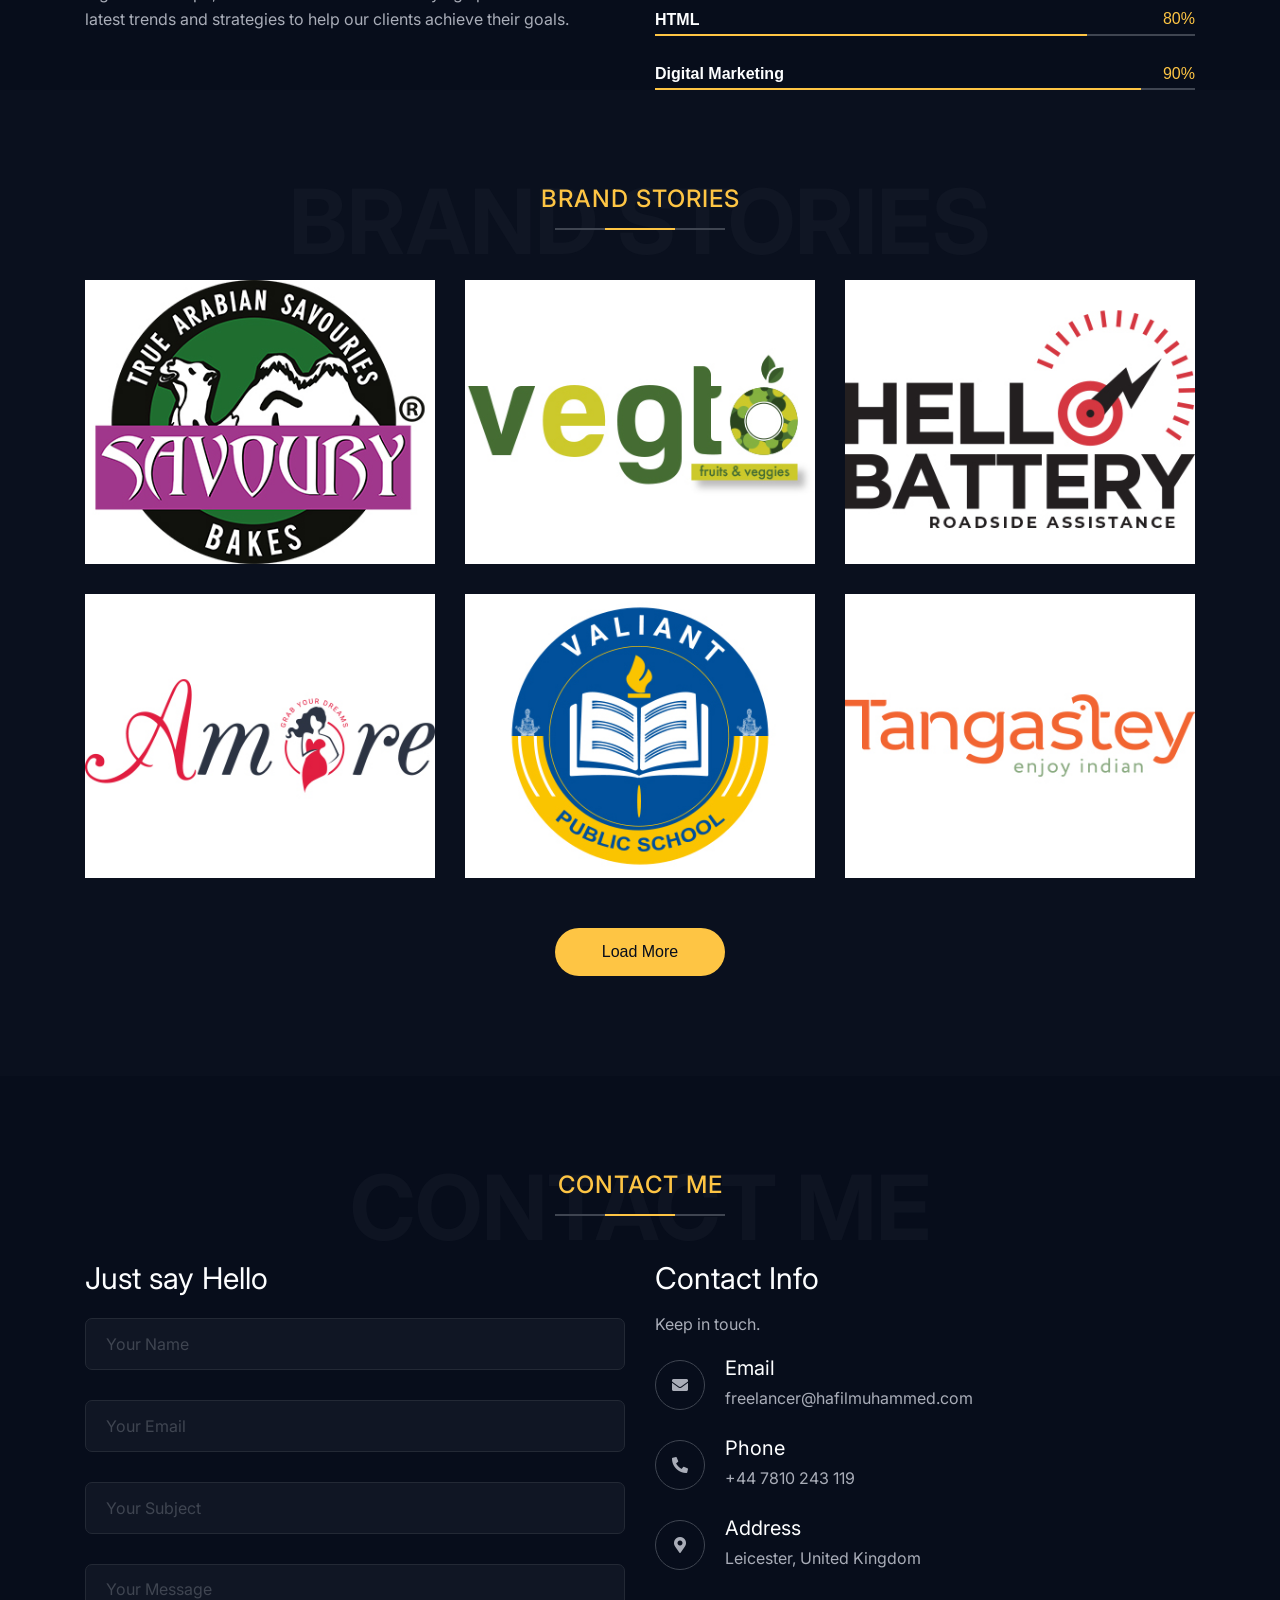
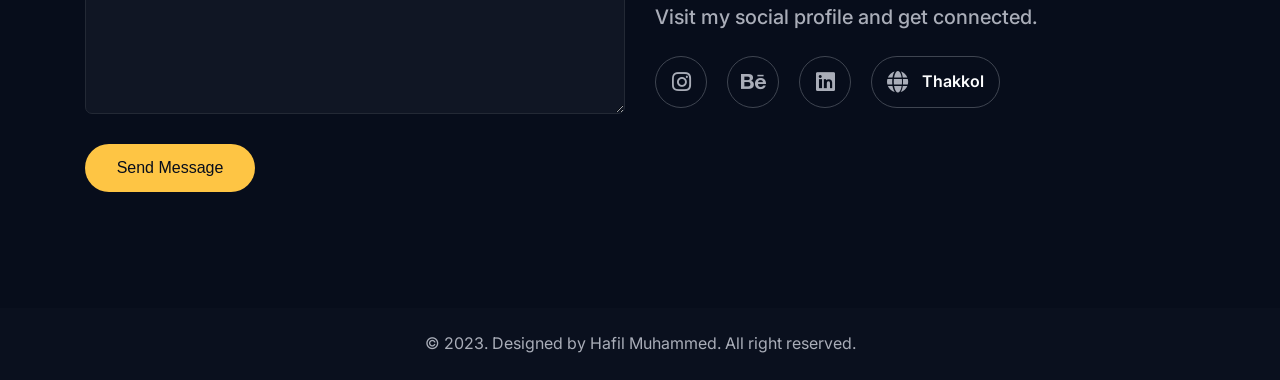
==== commit 66b1566f: "new updates" ====
--- a/index.html
+++ b/index.html
@@ -707,7 +707,7 @@
     </div>
     <div class="st-height-b100 st-height-lg-b80"></div>
   </section>
-  <!-- End Contact Seciton -->
+  <!-- End Contact Seciton  hd -->
 
   <!-- Start Footer Seciton -->
   <footer>
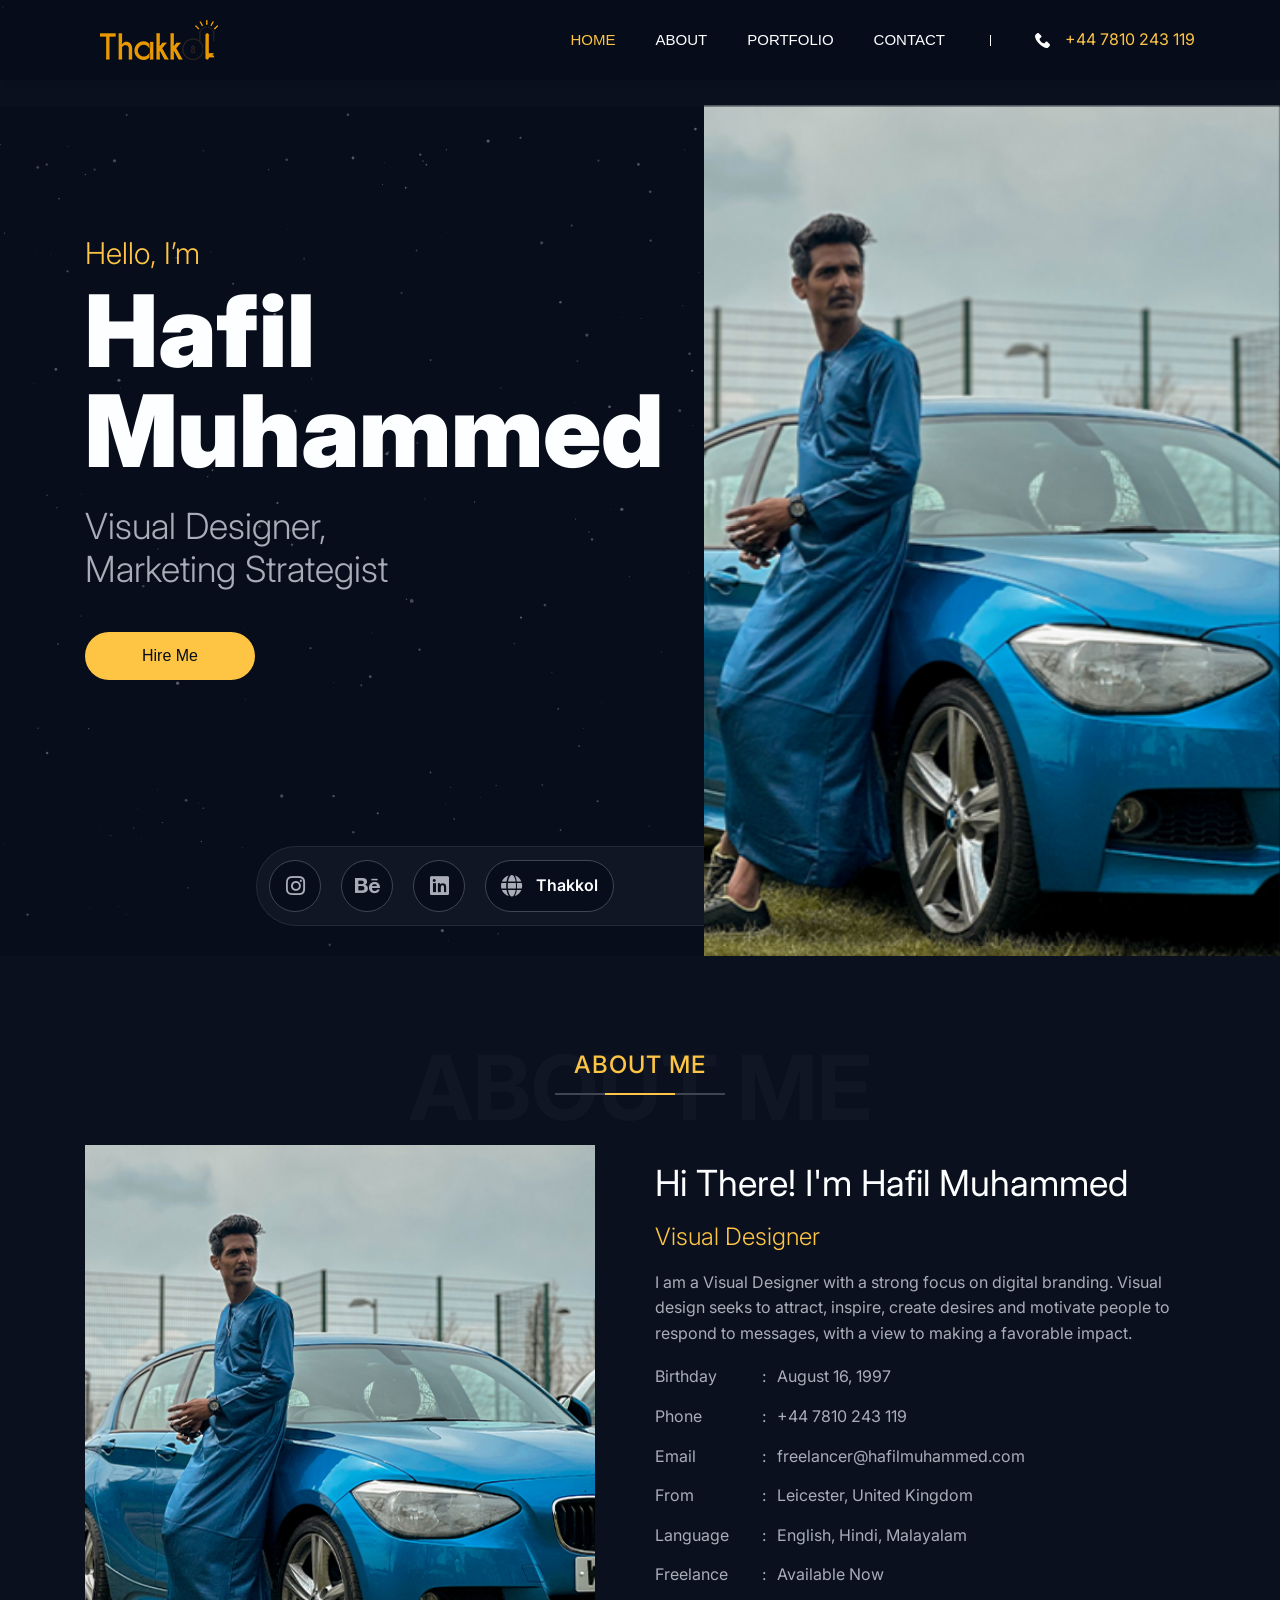
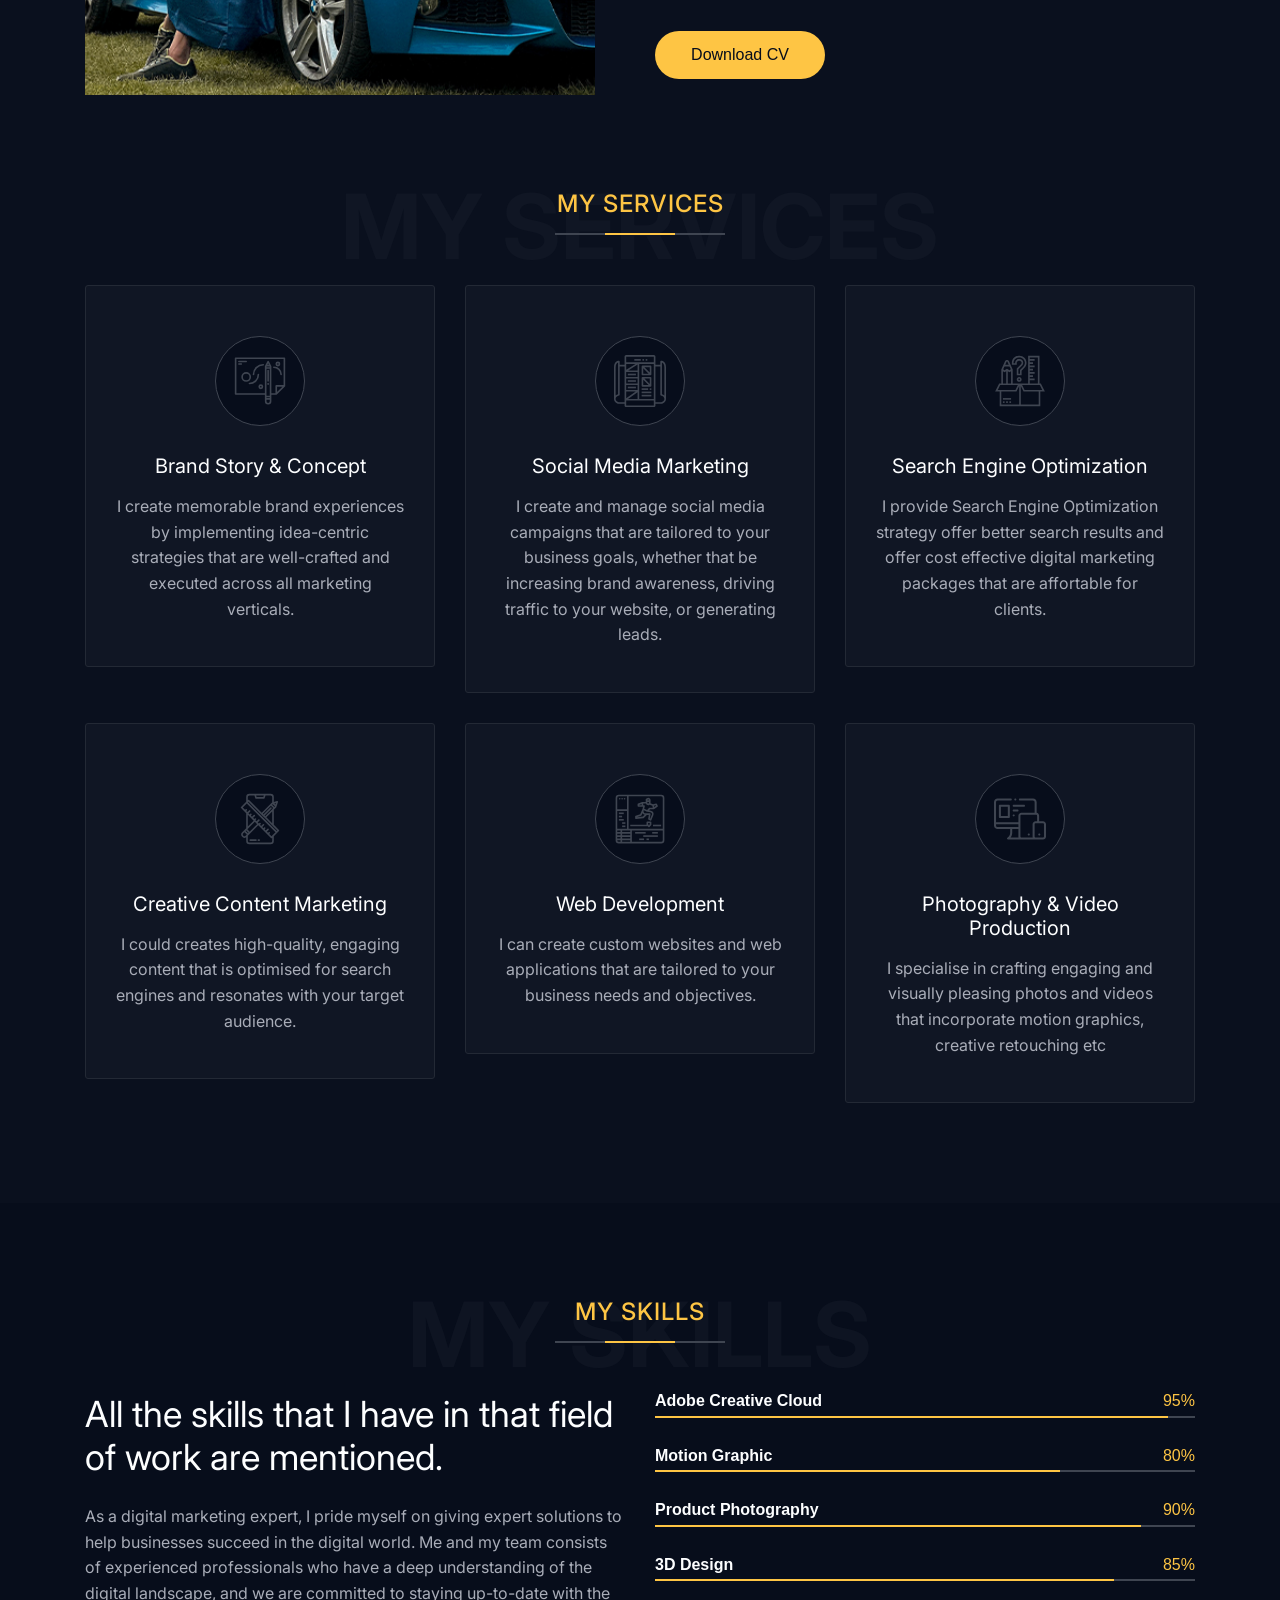
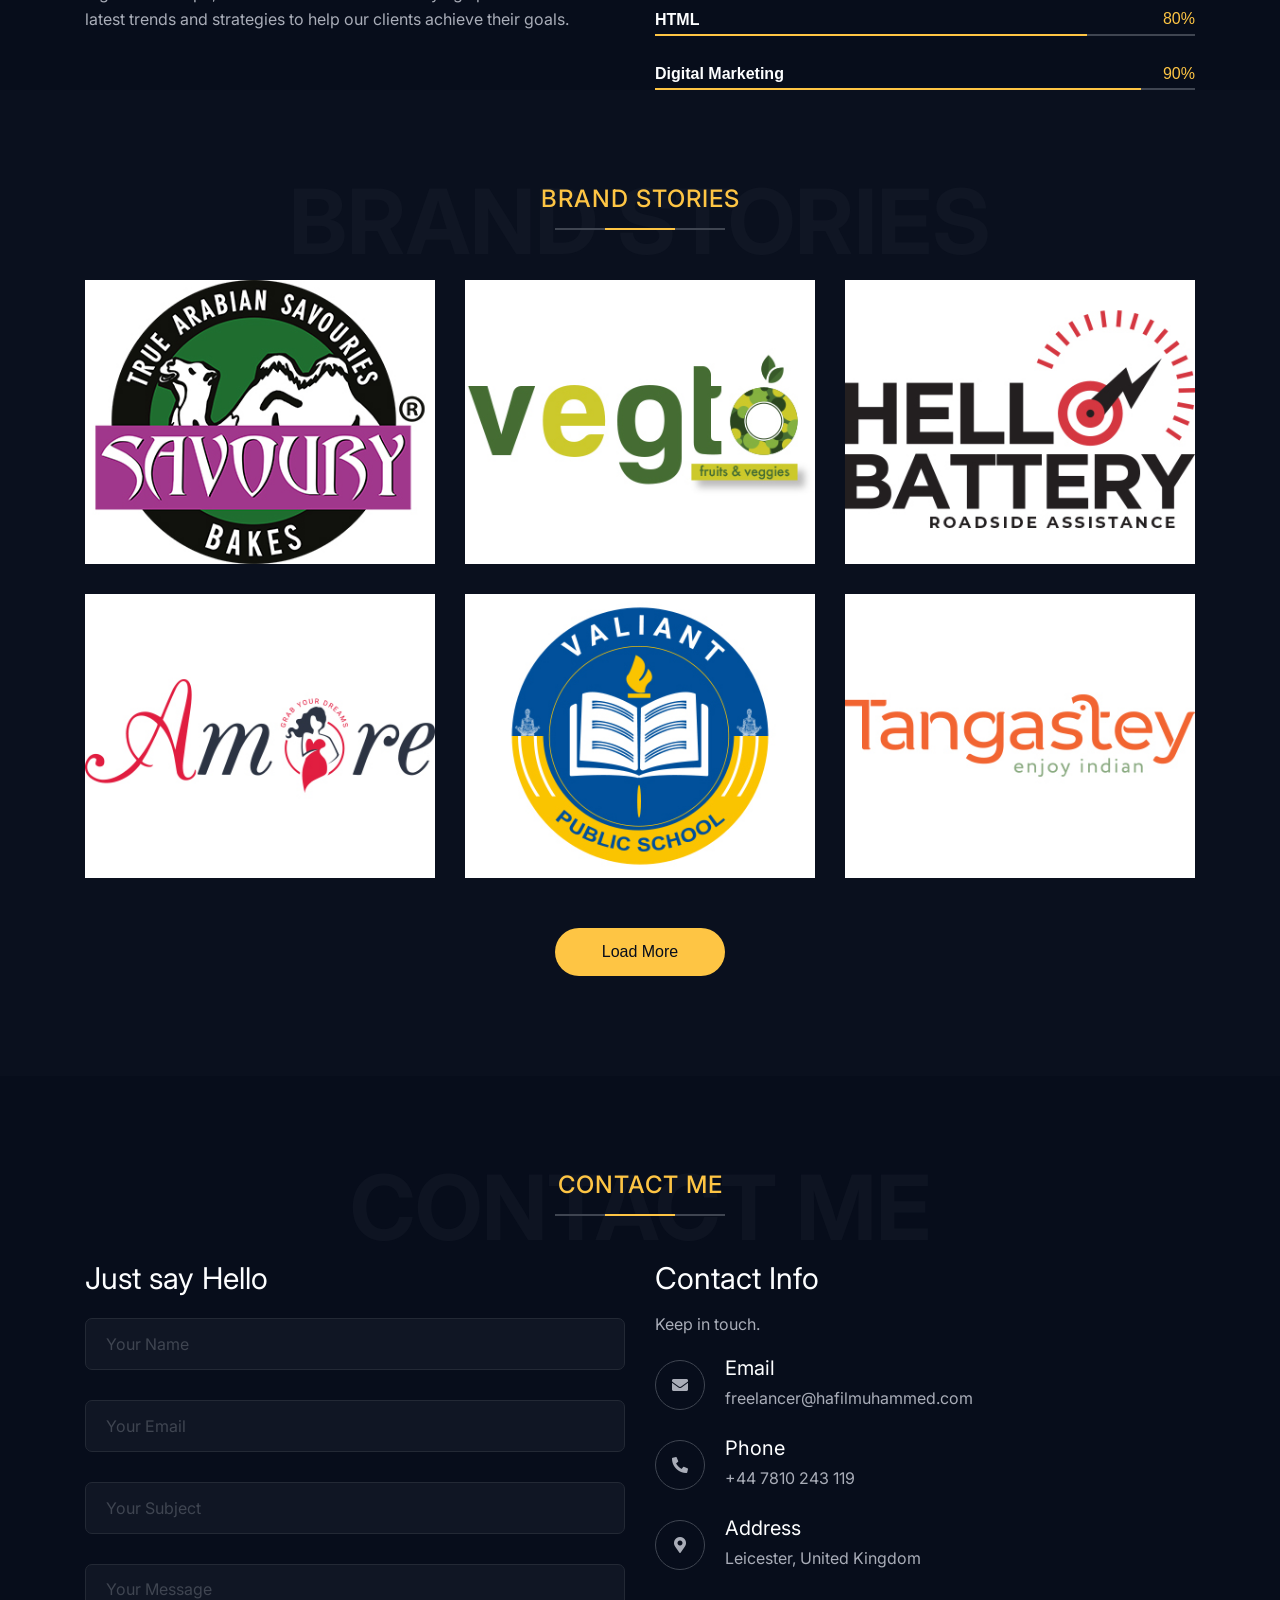
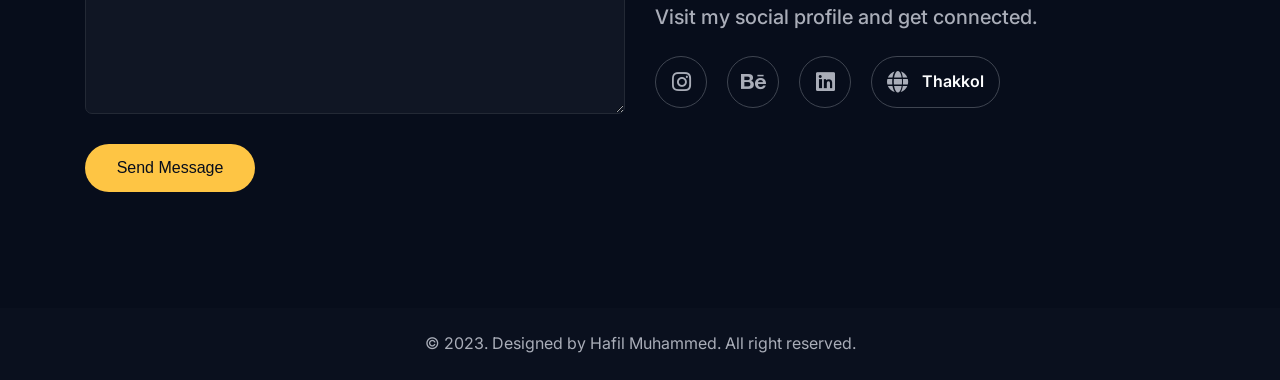
==== commit 0445c59d: "checking v2" ====
--- a/index.html
+++ b/index.html
@@ -707,7 +707,7 @@
     </div>
     <div class="st-height-b100 st-height-lg-b80"></div>
   </section>
-  <!-- End Contact Seciton  hd -->
+  <!-- End Contact Seciton  -->
 
   <!-- Start Footer Seciton -->
   <footer>
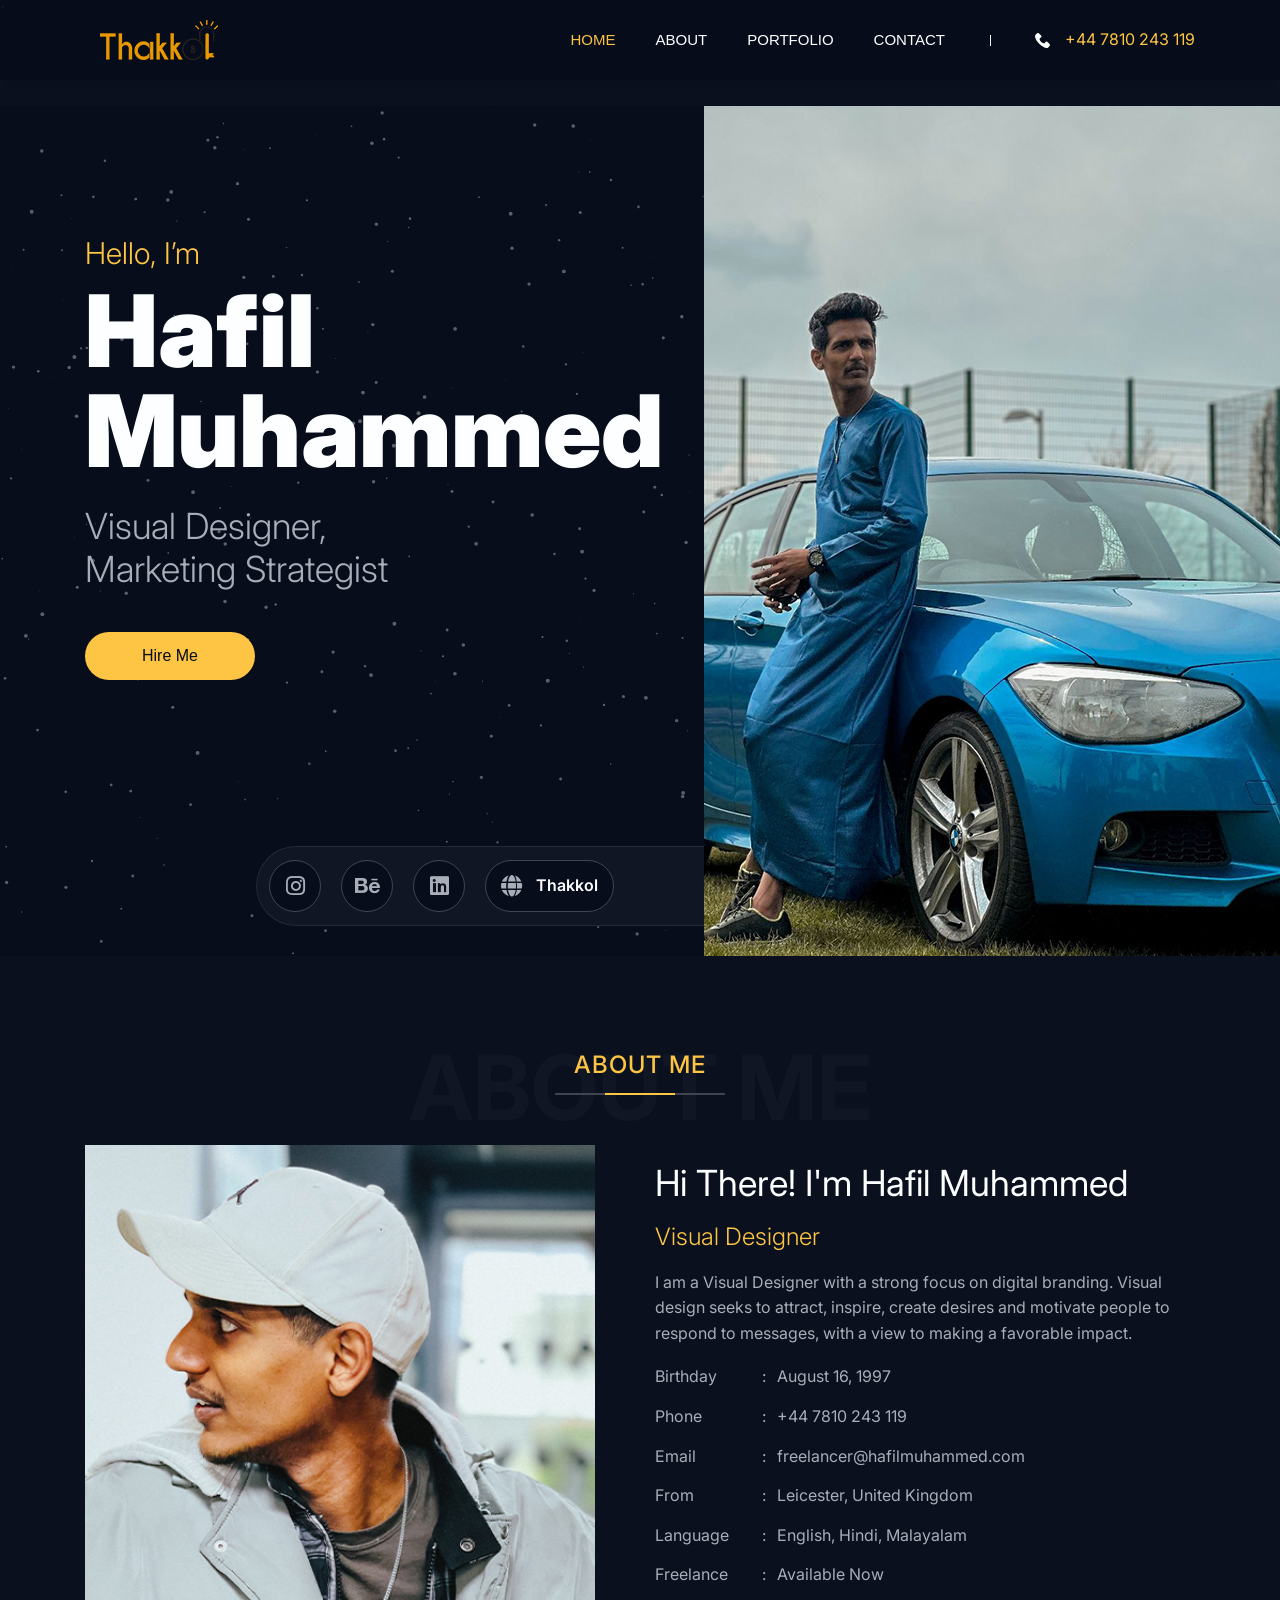
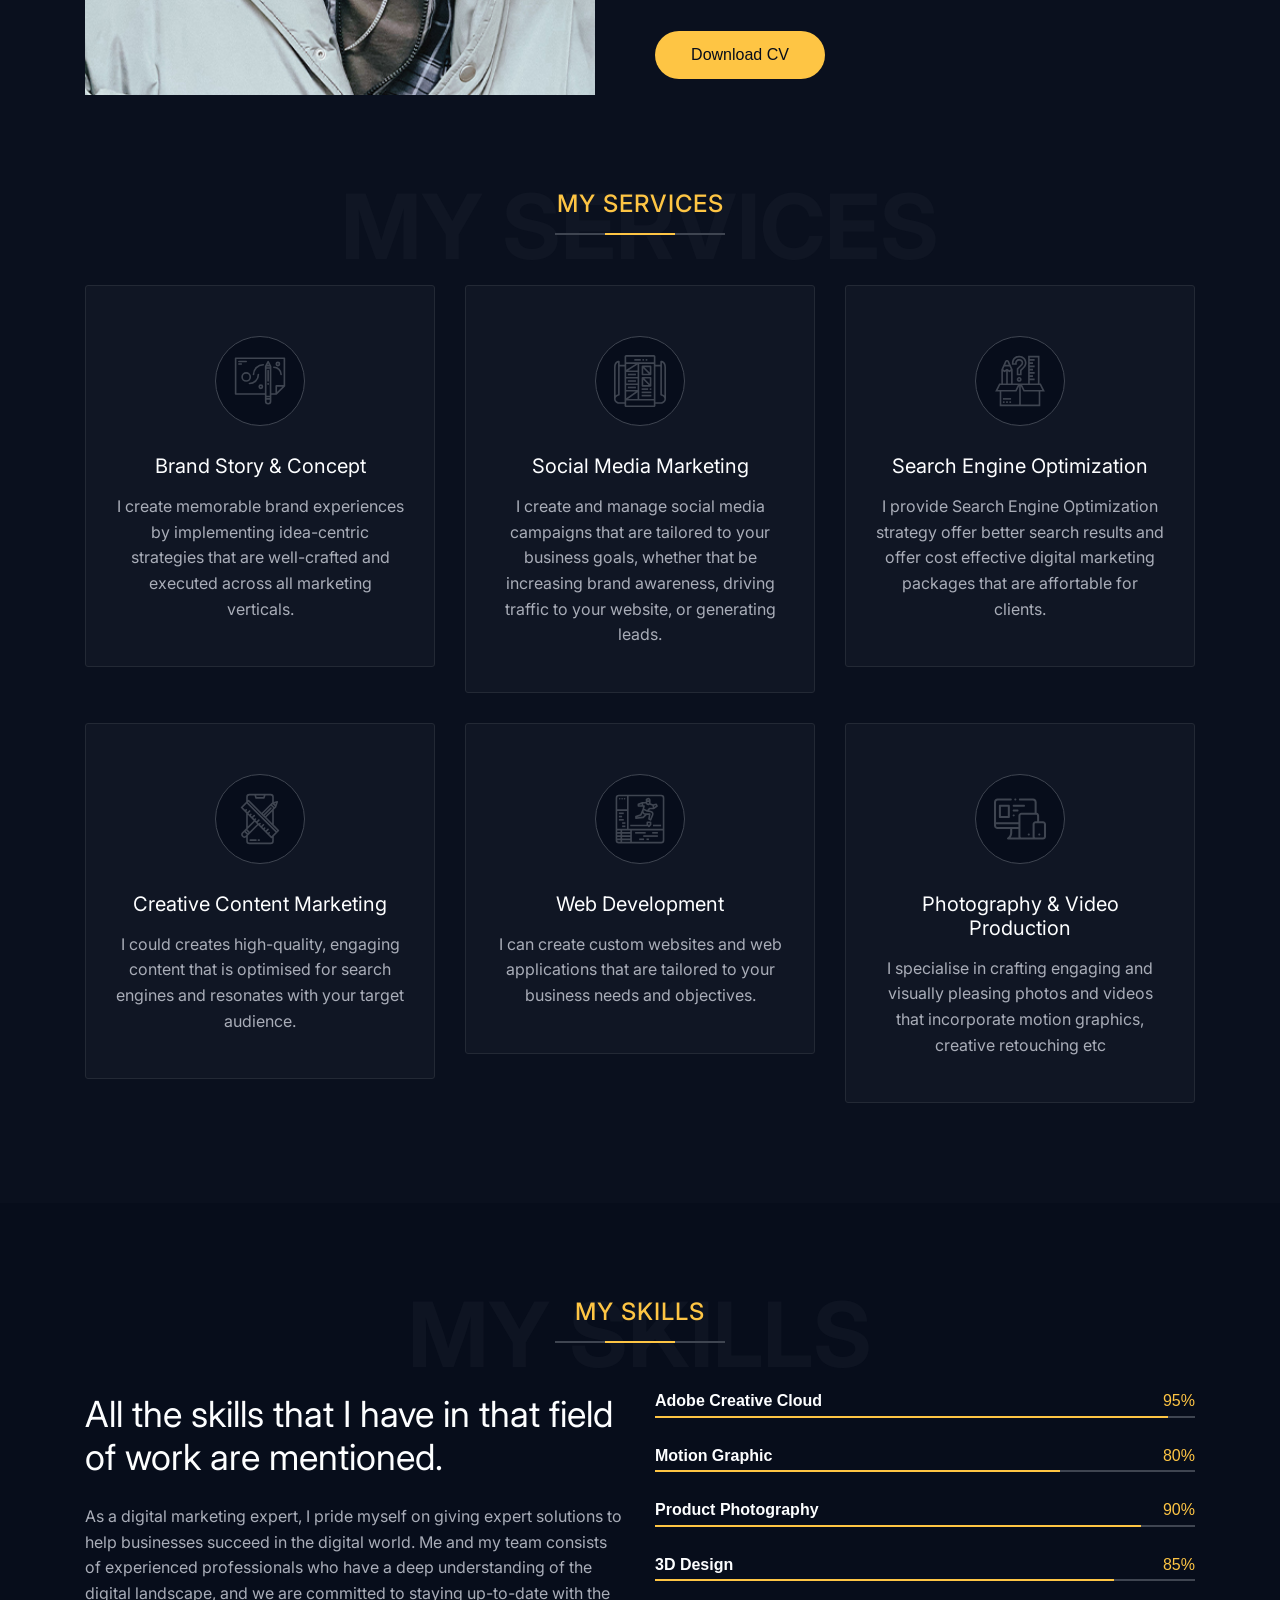
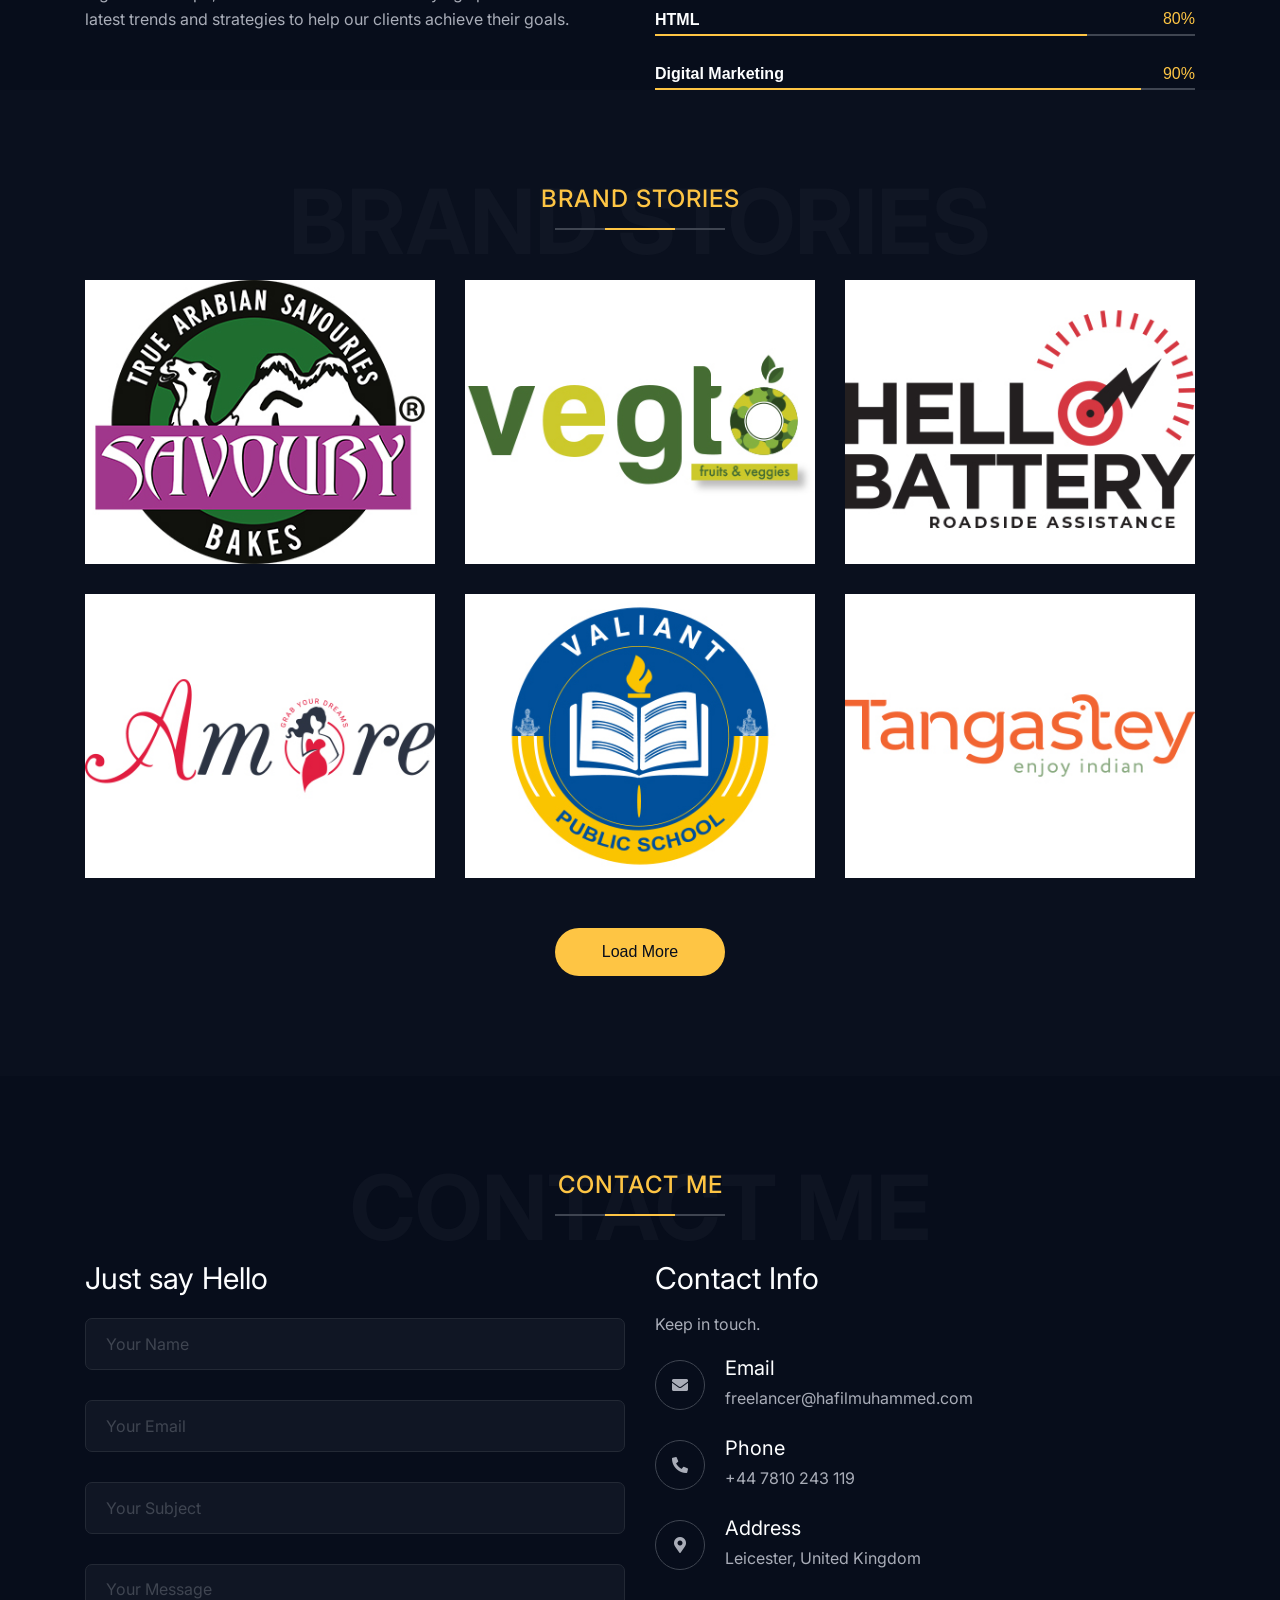
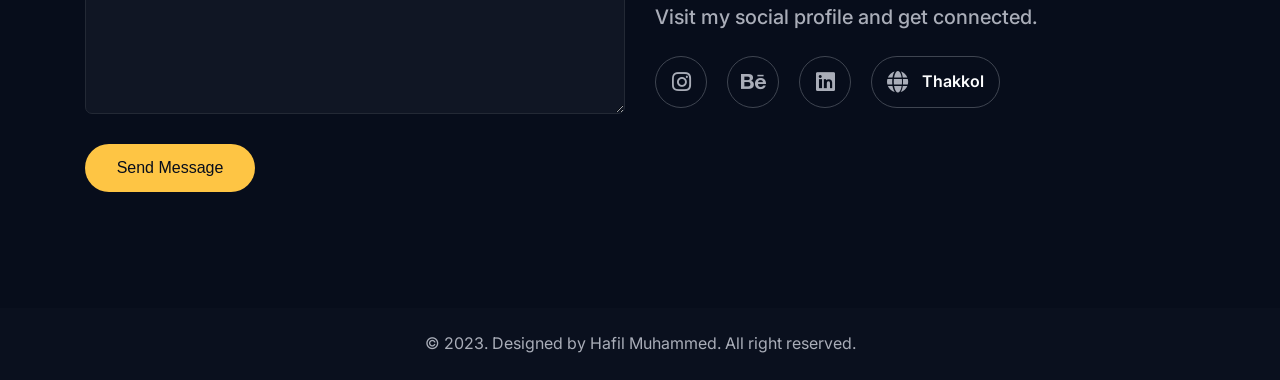
==== commit 0be8e3c1: "images changed" ====
--- a/index.html
+++ b/index.html
@@ -120,7 +120,7 @@
       <div class="row">
         <div class="col-lg-6 wow fadeInLeft">
           <div class="st-about-img-wrap">
-            <div class="st-about-img st-dynamic-bg st-bg" data-src="assets/img/section/hafil.jpg"></div>
+            <div class="st-about-img st-dynamic-bg st-bg" data-src="assets/img/section/about_img.jpg"></div>
           </div>
           <div class="st-height-b0 st-height-lg-b30"></div>
         </div>
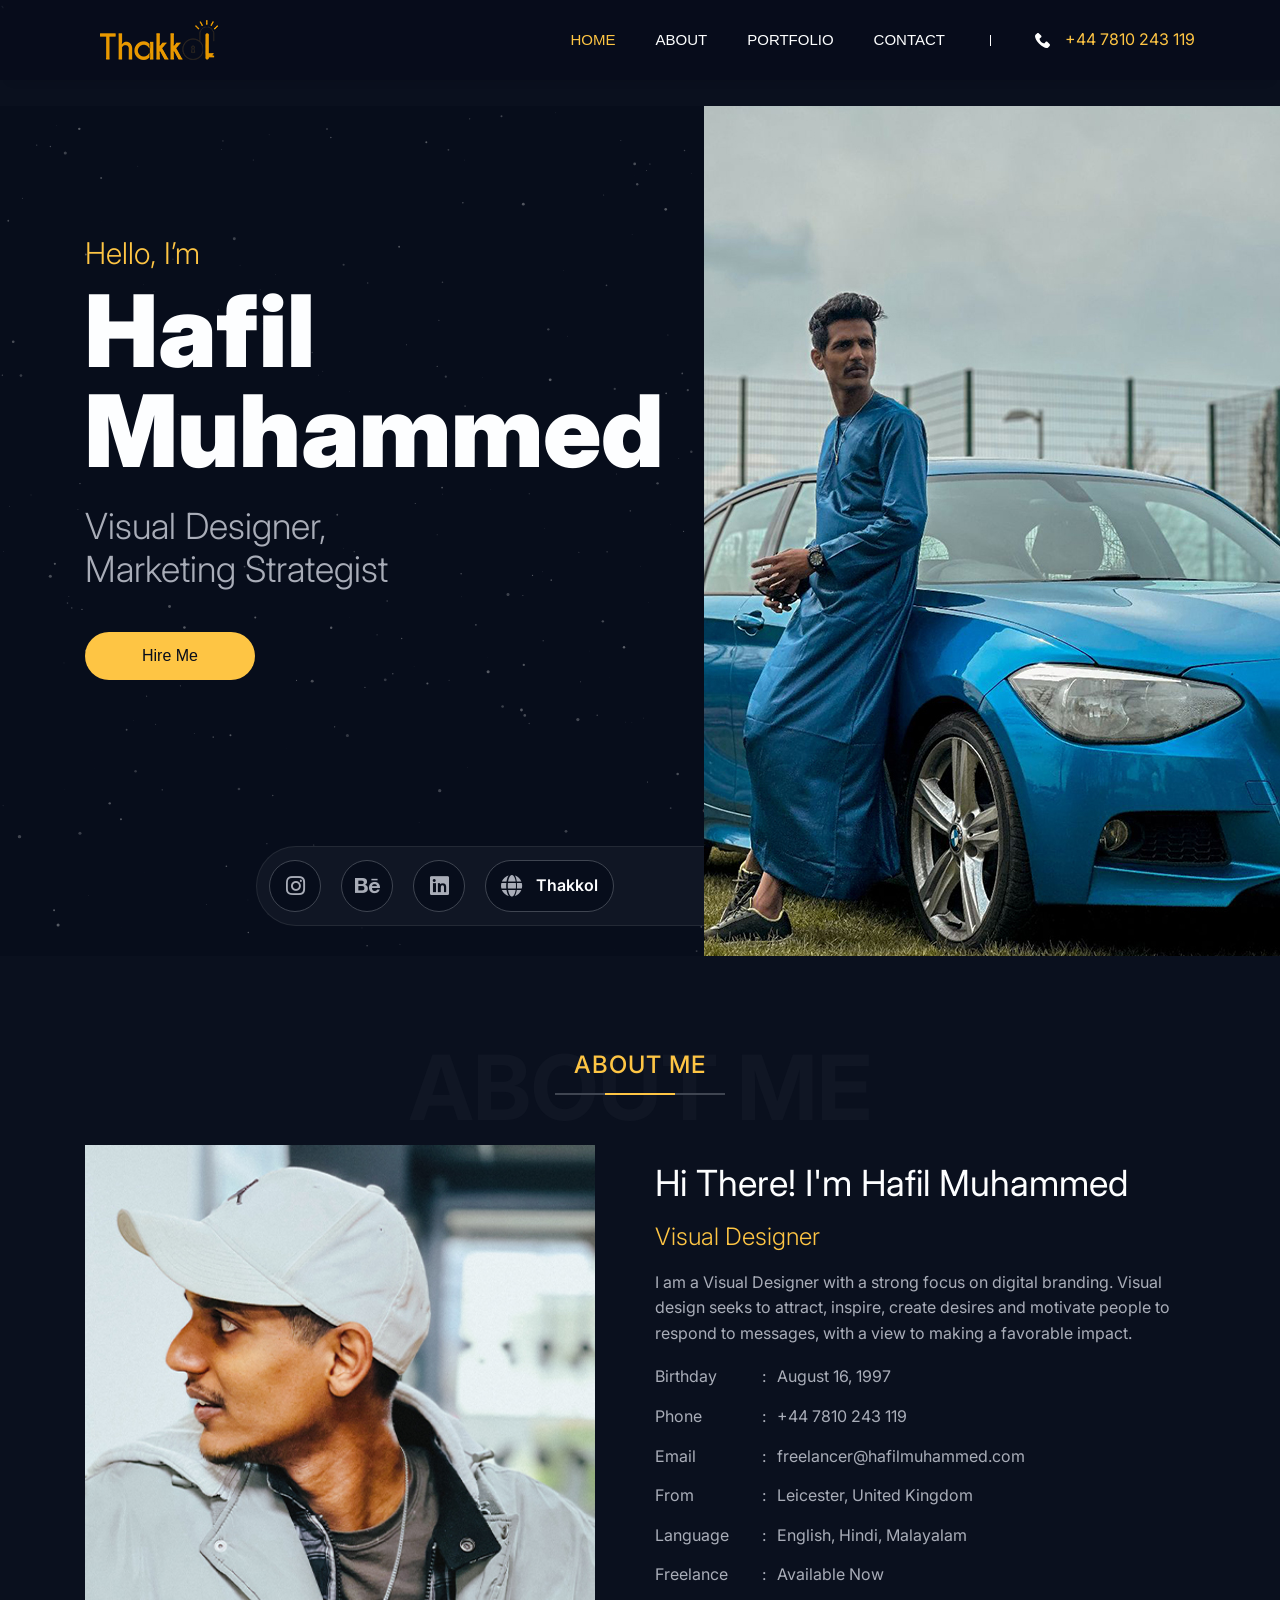
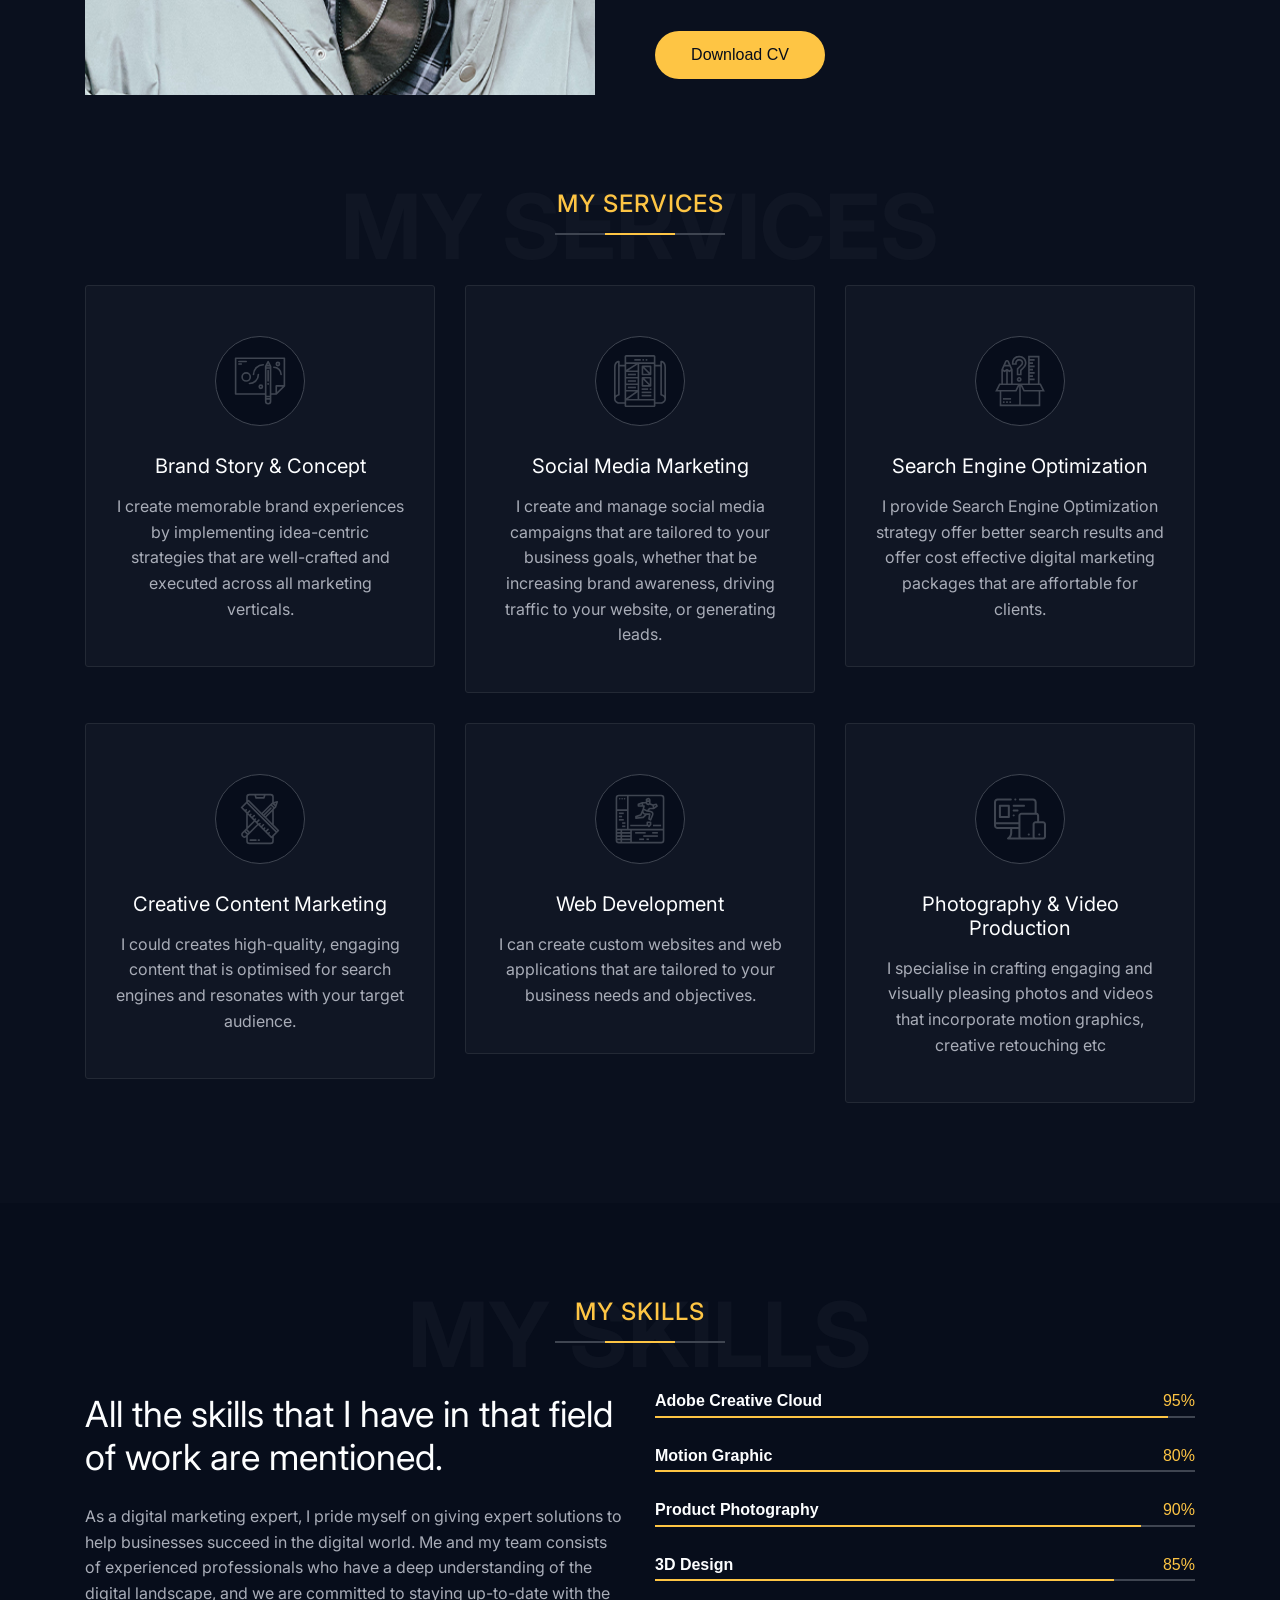
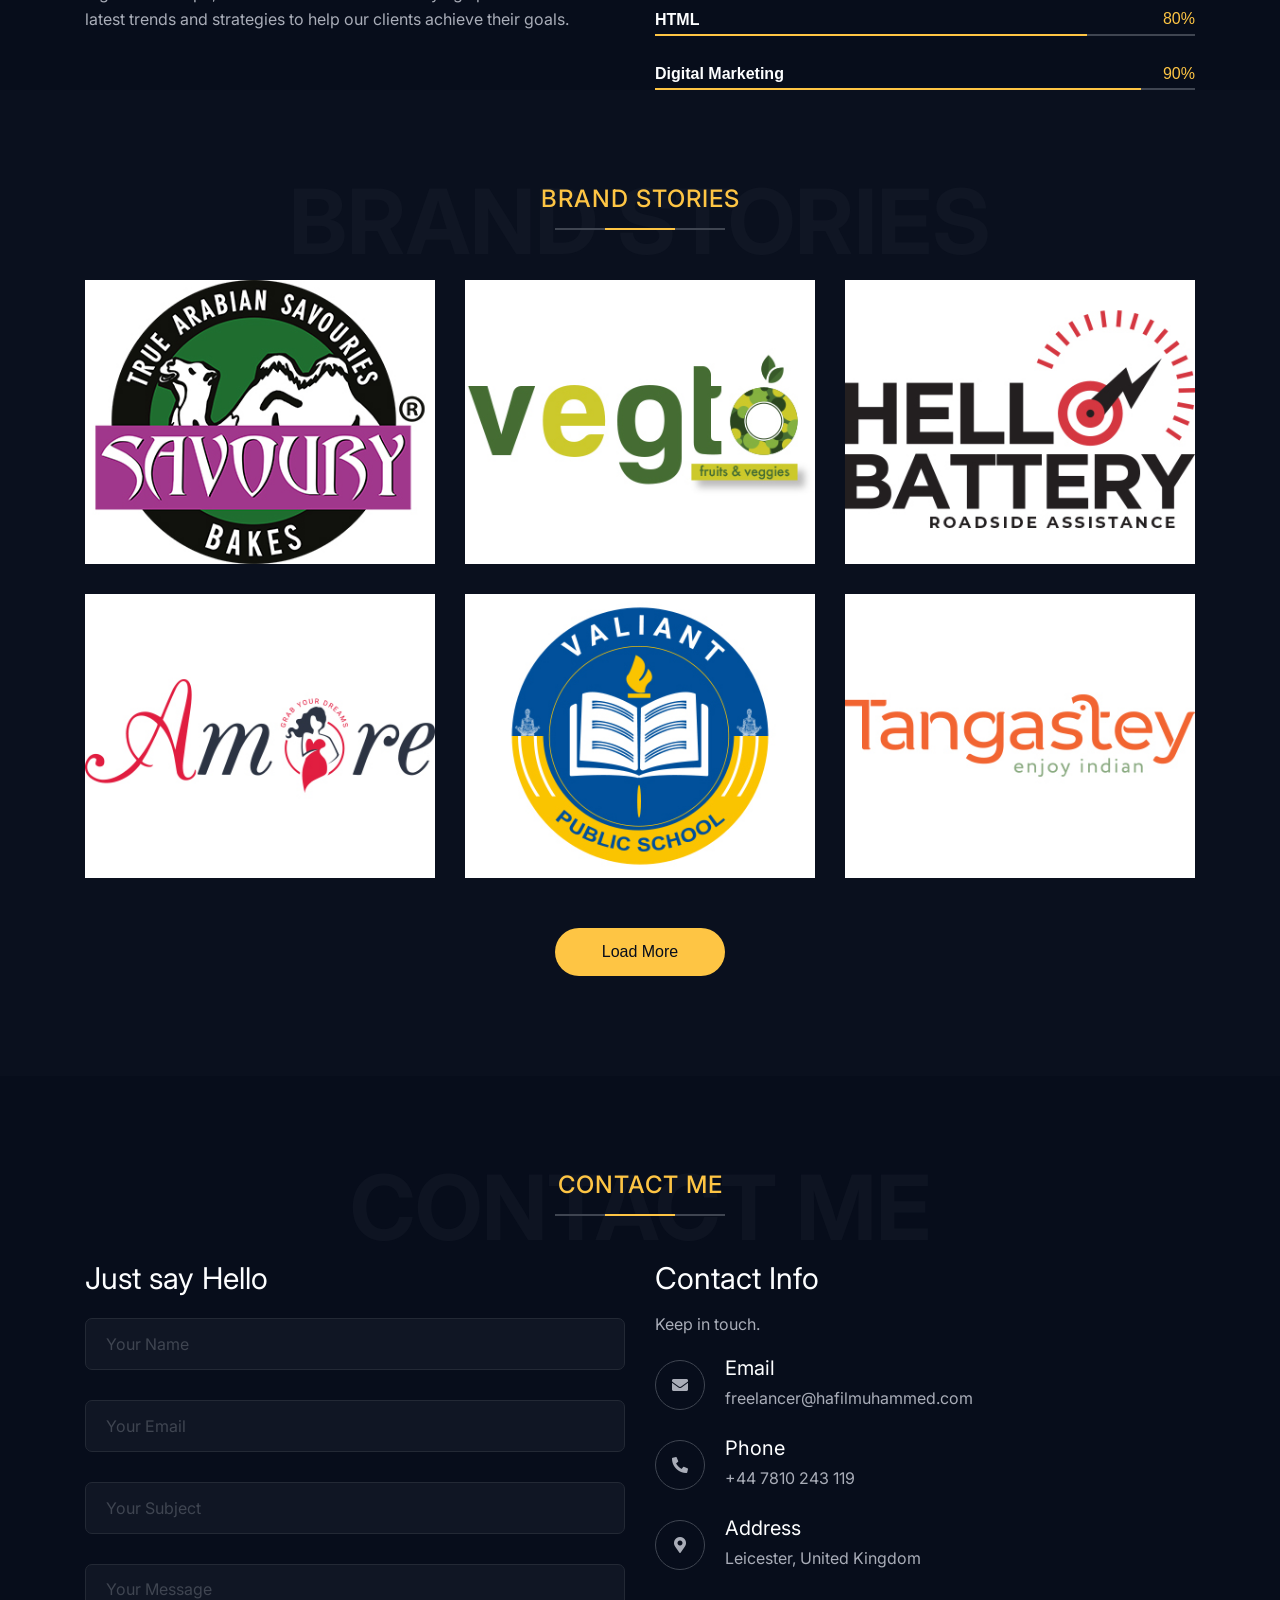
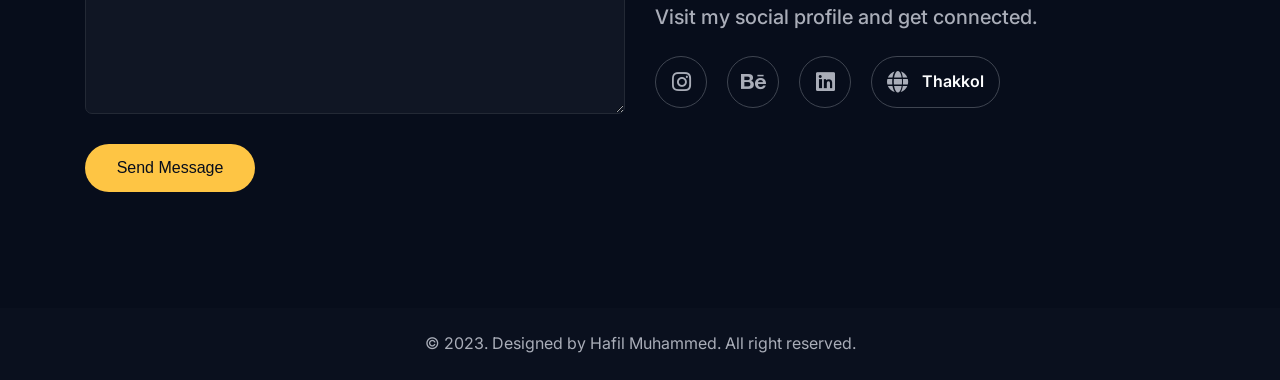
==== commit a9693f32: "links changed" ====
--- a/index.html
+++ b/index.html
@@ -90,7 +90,7 @@
             <span class="st-icon-name">Behance</span>
           </a>
           
-          <a href="https://www.linkedin.com/in/hafil-muhammed-76a68720a" target="_blank" class="st-social-btn">
+          <a href="https://linkedin.com/comm/mynetwork/discovery-see-all?usecase=PEOPLE_FOLLOWS&followMember=hafilmuhammed" target="_blank" class="st-social-btn">
             <span class="st-social-icon"><i class="fab fa-linkedin"></i></span>
             <span class="st-icon-name">LinkedIn</span>
           </a>
@@ -690,7 +690,7 @@
                   <span class="st-icon-name">Behance</span>
                 </a>
 
-                <a href="https://www.linkedin.com/in/hafil-muhammed-76a68720a" target="_blank" class="st-social-btn">
+                <a href="https://linkedin.com/comm/mynetwork/discovery-see-all?usecase=PEOPLE_FOLLOWS&followMember=hafilmuhammed" target="_blank" class="st-social-btn">
                   <span class="st-social-icon"><i class="fab fa-linkedin"></i></span>
                   <span class="st-icon-name">LinkedIn</span>
                 </a>
